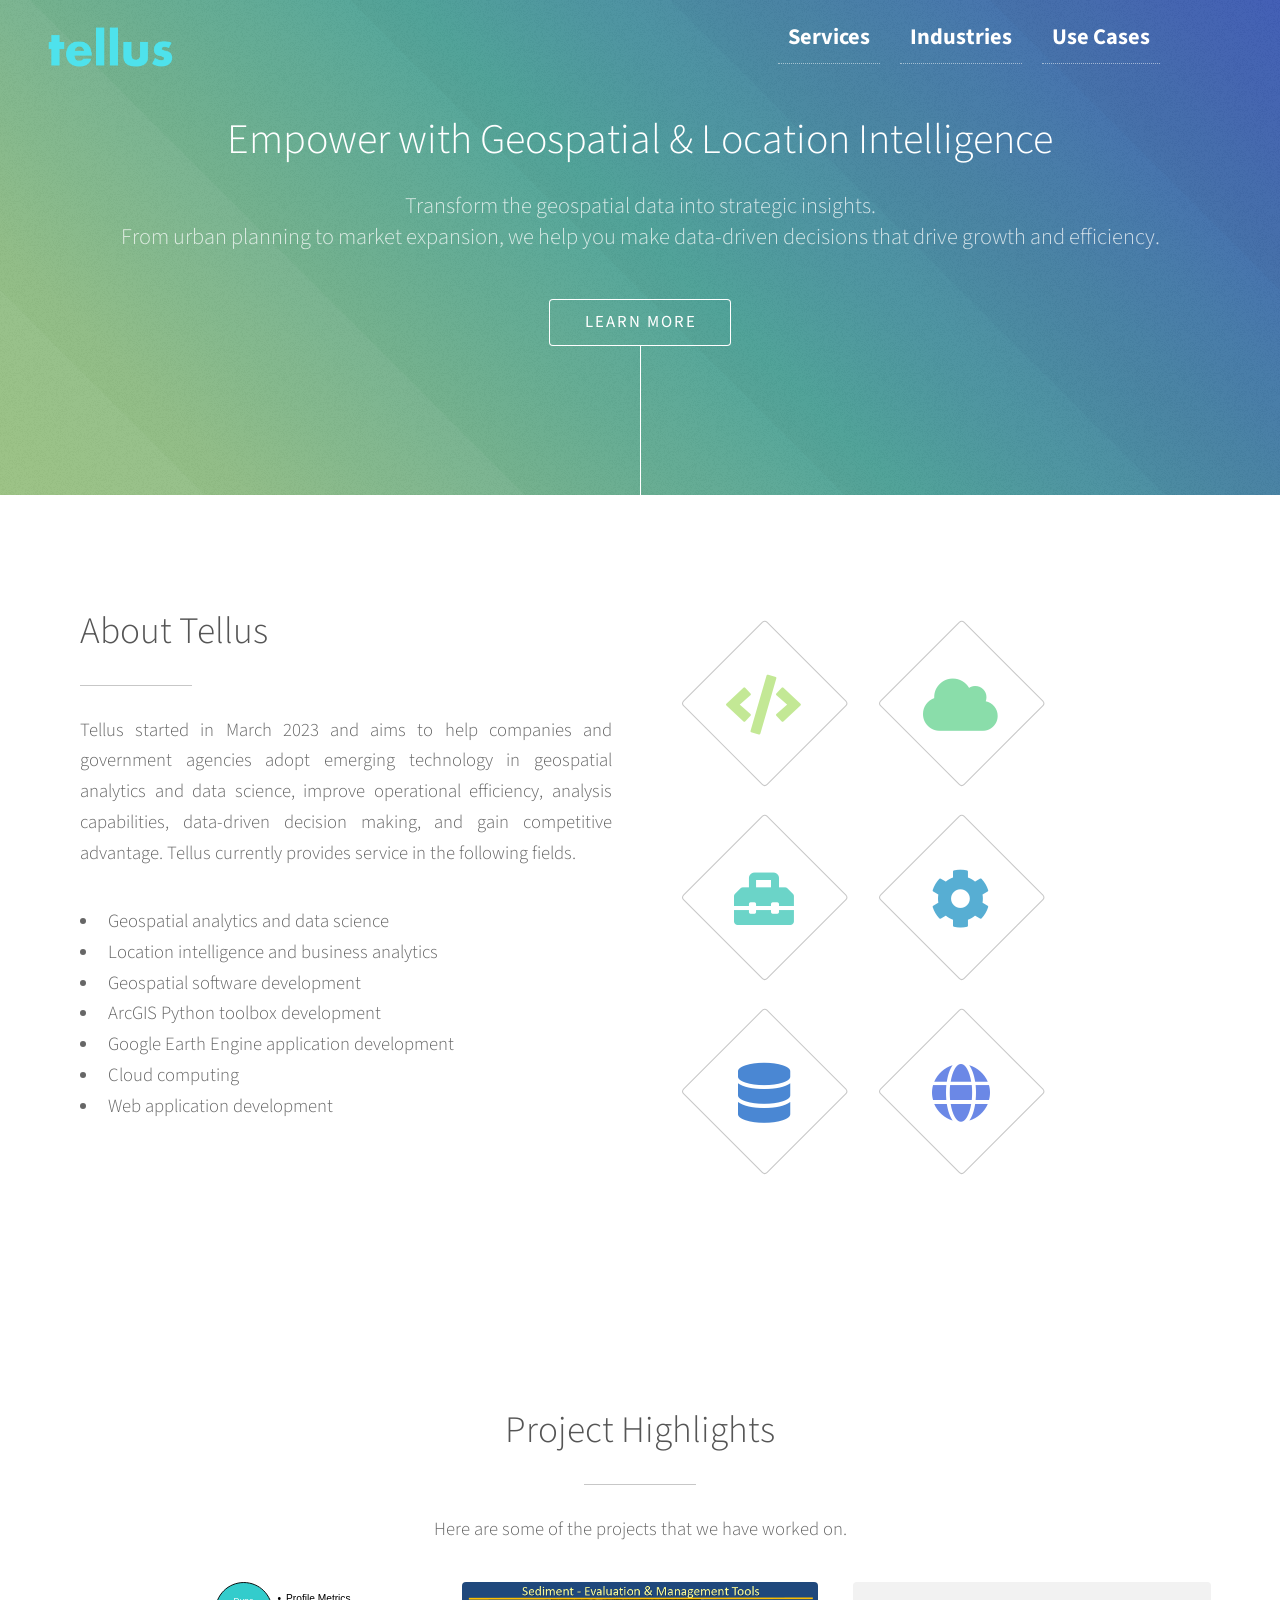
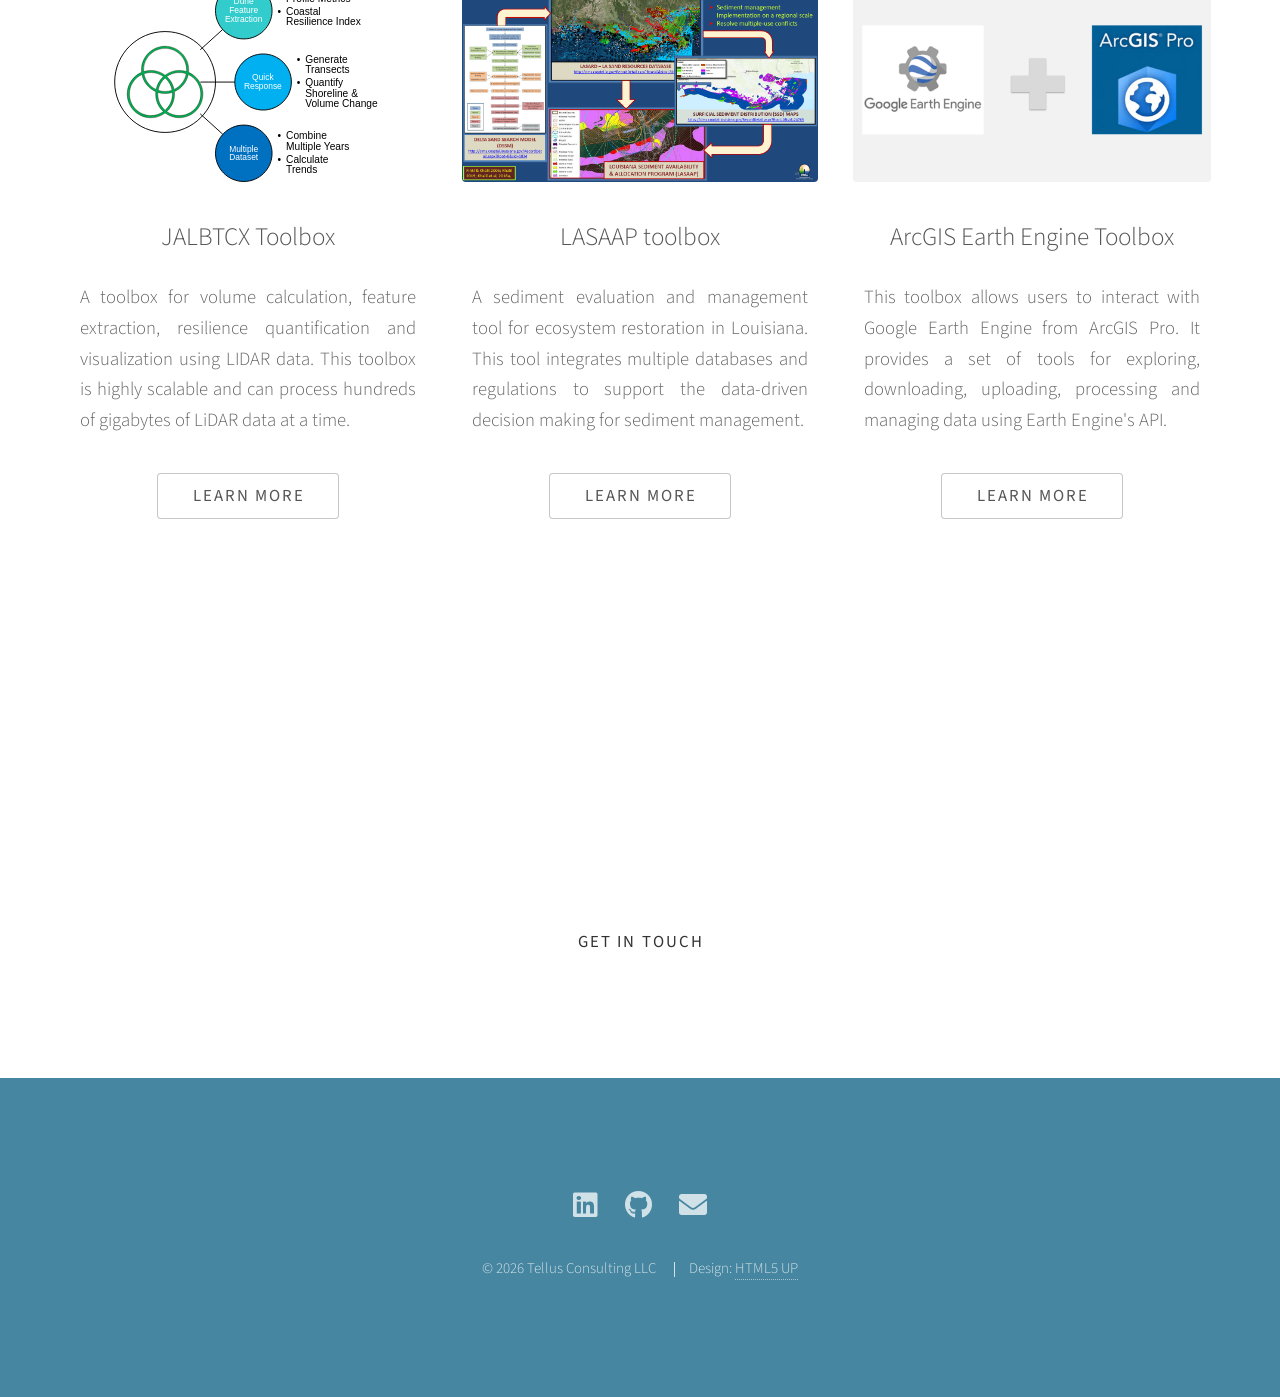
==== index.html @ e6c5975c "remove section two" ====
<!DOCTYPE HTML>
<!--
	Photon by HTML5 UP
	html5up.net | @ajlkn
	Free for personal and commercial use under the CCA 3.0 license (html5up.net/license)
-->
<html>

<head>
	<title>Tellus: Geospatial Analytics and Location Intelligence</title>
	<link rel="icon" type="image/png" href="images/tellus_symbol_square_clear.png" />
	<meta charset="utf-8" />
	<meta name="viewport" content="width=device-width, initial-scale=1, user-scalable=no" />
	<link rel="stylesheet" href="assets/css/main.css" />
	<noscript>
		<link rel="stylesheet" href="assets/css/noscript.css" />
	</noscript>
</head>

<body class="is-preload">

	<!-- Header -->
	<section id="header">
		<div class="inner">
			<!-- Navigation Menu in Upper Right -->
			<nav class="nav-menu">
				<div class="dropdown">
					<a href="#" class="nav-link">Services</a>
					<div class="dropdown-content">
						<p>Geospatial Analytics</p>
						<p>Location Intelligence</p>
						<p>ArcGIS Solutions</p>
						<p>Google Earth Engine</p>
						<p>Web Application</p>
						<p>Cloud Computing</p>
					</div>
				</div>
				<div class="dropdown">
					<a href="#" class="nav-link">Industries</a>
					<div class="dropdown-content">
						<p>Retail Chain</p>
						<p>Franchise</p>
						<p>Financial</p>
						<p>Energy</p>
						<p>Healthcare</p>
						<p>Education</p>
						<p>Government</p>
						<p>Engineering</p>
						<p>Environmental</p>

					</div>
				</div>
				<div class="dropdown">
					<a href="#" class="nav-link">Use Cases</a>
					<div class="dropdown-content">
						<p>Site Selection</p>
						<p>Market Analysis</p>
						<p>Energy Grid</p>
						<p>Real Estate</p>
						<p>Urban Planning</p>
						<p>Disaster Management</p>
					</div>
				</div>
			</nav>
			<!-- Logo in the Upper Left -->
			<div class="logo-container">
				<img src="images/Tellus_Logo_clear.png" alt="Tellus Logo" class="logo" style="transform: scale(1.3);">
			</div>
			<!-- <span class="icon solid major fa-globe"></span> -->
			<h1> Empower with Geospatial & Location Intelligence </h1>
			<p style="font-size: 1.2em;">Transform the geospatial data into strategic insights.<br>
				From urban planning to market expansion, we help you make data-driven decisions that drive growth and
				efficiency.</p>
			<ul class="actions special">
				<li><a href="#one" class="button scrolly">Learn More</a></li>
			</ul>
		</div>
	</section>

	<!-- One -->
	<section id="one" class="main style1">
		<div class="container">
			<div class="row gtr-150">
				<div class="col-6 col-12-medium">
					<header class="major">
						<h2>About Tellus</h2>
					</header>
					<p style="text-align: justify;">Tellus started in March 2023 and aims to help
						companies
						and government agencies adopt emerging technology in geospatial analytics and data
						science,
						improve operational efficiency, analysis capabilities, data-driven decision making, and gain
						competitive advantage. Tellus
						currently provides
						service in the following fields. </p>
					<ul>
						<li>Geospatial analytics and data science</li>
						<li>Location intelligence and business analytics</li>
						<li>Geospatial software development</li>
						<li>ArcGIS Python toolbox development</li>
						<li>Google Earth Engine application development</li>
						<li>Cloud computing</li>
						<li>Web application development</li>
					</ul>
				</div>
				<!--
				<div class="col-6 col-12-medium imp-medium">
					<span class="image fit"><img src="images/pic01.jpg" alt="" /></span>
				</div>
				-->
				<div class="col-6 col-12-medium">
					<ul class="major-icons" style="font-size: 0.8em;">
						<li><span class="icon solid style1 major fa-code"></span></li>
						<li><span class="icon solid style2 major fa-cloud"></span></li>
						<li><span class="icon solid style3 major fa-toolbox"></span></li>
						<li><span class="icon solid style4 major fa-cog"></span></li>
						<li><span class="icon solid style5 major fa-database"></span></li>
						<li><span class="icon solid style6 major fa-globe"></span></li>
					</ul>
				</div>
			</div>
		</div>
	</section>

	<!-- Two -->
	<!--
	<section id="two" class="main style2">
		<div class="container">
			<div class="row gtr-150">
				<div class="col-6 col-12-medium">
					<ul class="major-icons">
						<li><span class="icon solid style1 major fa-code"></span></li>
						<li><span class="icon solid style2 major fa-bolt"></span></li>
						<li><span class="icon solid style3 major fa-camera-retro"></span></li>
						<li><span class="icon solid style4 major fa-cog"></span></li>
						<li><span class="icon solid style5 major fa-desktop"></span></li>
						<li><span class="icon solid style6 major fa-calendar"></span></li>
					</ul>
				</div>
				<div class="col-6 col-12-medium imp-medium">
					<span class="image fit"
						style="transform: scale(1.1) translateY(40px) translateX(-20px); transform-origin: center center;"><img
							src="images/zhifei_profile.png" alt="" /></span>
				</div>
				<div class="col-6 col-12-medium">
					<header class="major">
						<h2>About the Founder</h2>
					</header>
					<p style="text-align: justify;">
						Dr. Dong started his career as a coastal engineer and then gradually transitioned to a
						geospatial
						data scientist during his one decade collaboration with the U.S. Army Engineer Research and
						Development
						Center (ERDC).<br>

						As an award-winning ArcGIS geoprocessing specialist and geospatial data scientist, Dr. Dong
						excels
						in developing customized Python toolboxes for ArcGIS, LiDAR data processing, machine
						learning applications, and decision-support analytics. With extensive experience collaborating
						with renowned companies and government agencies such as Woolpert, Google, USACE and EPA, Dr.
						Dong
						bridges the gap between geospatial technology and practical applications.<br>


						Dr. Dong's technical proficiency spans ArcGIS, Python, R, scalable machine
						learning, web application development, cloud computing, and computer vision. This blend of
						skills
						is complemented by a strong academic foundation, holding a Ph.D. in Ocean Engineering from
						University of Delaware and an M.S. in Information and Data Science from UC Berkeley.
					</p>

				</div>
			</div>
		</div>
	</section>
	-->

	<!-- Three -->
	<section id="three" class="main style1 special">
		<div class="container">
			<header class="major">
				<h2>Project Highlights</h2>
			</header>
			<p>Here are some of the projects that we have worked on.</p>
			<div class="row gtr-150">
				<div class="col-4 col-12-medium">
					<span class="image fit"
						style="height: 200px; display: flex; align-items: center; justify-content: center;">
						<img src="images/JALBTCX_Toolbox_Modules.svg" alt="" style="max-height: 100%; width: auto;" />
					</span>

					<h3>JALBTCX Toolbox</h3>
					<p style="text-align: justify;">A toolbox for volume calculation, feature extraction,
						resilience
						quantification and visualization using LIDAR data. This toolbox is highly scalable and can
						process hundreds of gigabytes of LiDAR data at a time.

					</p>
					<ul class="actions special">

						<li><a href="https://cirpwiki.info/wiki/JALBTCX" target="_blank" class="button">Learn More</a>
						</li>
					</ul>
				</div>
				<div class="col-4 col-12-medium">
					<span class="image fit"
						style="height: 200px; display: flex; align-items: center; justify-content: center;">
						<img src="images/lasaap_tool.png" alt="" style="max-height: 100%; width: auto;" />
					</span>
					<h3>LASAAP toolbox</h3>
					<p style="text-align: justify;">A sediment evaluation and management tool for ecosystem restoration
						in Louisiana. This tool
						integrates multiple databases and regulations to support the data-driven decision making for
						sediment management.</p>
					<ul class="actions special">
						<li><a href="https://storymaps.arcgis.com/stories/20b657c8273d47bfabeead4b2f2fa12d"
								target="_blank" class="button">Learn More</a></li>
					</ul>
				</div>
				<div class="col-4 col-12-medium">
					<span class="image fit"
						style="height: 200px; display: flex; align-items: center; justify-content: center;">
						<img src="images/gee_connector.png" alt="" style="max-height: 100%; width: auto;" />
					</span>

					<h3>ArcGIS Earth Engine Toolbox</h3>
					<p style="text-align: justify;">This toolbox allows users to interact with Google Earth Engine
						from ArcGIS Pro. It provides a set of tools for exploring,
						downloading, uploading, processing and managing data using Earth Engine's API.
					</p>
					<ul class="actions special">
						<li><a href="https://github.com/gee-community/arcgis-earthengine-toolbox" target="_blank"
								class="button">Learn More</a></li>
					</ul>
				</div>
			</div>
		</div>
	</section>

	<!-- Four -->
	<section id="four" class="main style2 special">
		<div class="container">
			<header class="major">
				<h2>Let's Work Together</h2>
			</header>
			<p>We are always looking for new challenges and opportunities to help our clients.</p>
			<ul class="actions special">
				<li><a href="mailto:zhifei.dong@tellusai.com" class="button wide primary">Get in Touch</a></li>
			</ul>
		</div>

	</section>


	<!-- Five -->
	<!--
			<section id="five" class="main style1">
				<div class="container">
					<header class="major special">
						<h2>Elements</h2>
					</header>

					<section>
						<h4>Text</h4>
						<p>This is <b>bold</b> and this is <strong>strong</strong>. This is <i>italic</i> and this is <em>emphasized</em>.
						This is <sup>superscript</sup> text and this is <sub>subscript</sub> text.
						This is <u>underlined</u> and this is code: <code>for (;;) { ... }</code>. Finally, <a href="#">this is a link</a>.</p>
						<hr />
						<header>
							<h4>Heading with a Subtitle</h4>
							<p>Lorem ipsum dolor sit amet nullam id egestas urna aliquam</p>
						</header>
						<p>Nunc lacinia ante nunc ac lobortis. Interdum adipiscing gravida odio porttitor sem non mi integer non faucibus ornare mi ut ante amet placerat aliquet. Volutpat eu sed ante lacinia sapien lorem accumsan varius montes viverra nibh in adipiscing blandit tempus accumsan.</p>
						<header>
							<h5>Heading with a Subtitle</h5>
							<p>Lorem ipsum dolor sit amet nullam id egestas urna aliquam</p>
						</header>
						<p>Nunc lacinia ante nunc ac lobortis. Interdum adipiscing gravida odio porttitor sem non mi integer non faucibus ornare mi ut ante amet placerat aliquet. Volutpat eu sed ante lacinia sapien lorem accumsan varius montes viverra nibh in adipiscing blandit tempus accumsan.</p>
						<hr />
						<h2>Heading Level 2</h2>
						<h3>Heading Level 3</h3>
						<h4>Heading Level 4</h4>
						<h5>Heading Level 5</h5>
						<h6>Heading Level 6</h6>
						<hr />
						<h5>Blockquote</h5>
						<blockquote>Fringilla nisl. Donec accumsan interdum nisi, quis tincidunt felis sagittis eget tempus euismod. Vestibulum ante ipsum primis in faucibus vestibulum. Blandit adipiscing eu felis iaculis volutpat ac adipiscing accumsan faucibus. Vestibulum ante ipsum primis in faucibus lorem ipsum dolor sit amet nullam adipiscing eu felis.</blockquote>
						<h5>Preformatted</h5>
						<pre><code>i = 0;

while (!deck.isInOrder()) {
print 'Iteration ' + i;
deck.shuffle();
i++;
}

print 'It took ' + i + ' iterations to sort the deck.';</code></pre>
					</section>

					<section>
						<h4>Lists</h4>
						<div class="row">
							<div class="col-6 col-12-medium">
								<h5>Unordered</h5>
								<ul>
									<li>Dolor pulvinar etiam.</li>
									<li>Sagittis adipiscing.</li>
									<li>Felis enim feugiat.</li>
								</ul>
								<h5>Alternate</h5>
								<ul class="alt">
									<li>Dolor pulvinar etiam.</li>
									<li>Sagittis adipiscing.</li>
									<li>Felis enim feugiat.</li>
								</ul>
							</div>
							<div class="col-6 col-12-medium">
								<h5>Ordered</h5>
								<ol>
									<li>Dolor pulvinar etiam.</li>
									<li>Etiam vel felis viverra.</li>
									<li>Felis enim feugiat.</li>
									<li>Dolor pulvinar etiam.</li>
									<li>Etiam vel felis lorem.</li>
									<li>Felis enim et feugiat.</li>
								</ol>
								<h5>Icons</h5>
								<ul class="icons">
									<li><a href="#" class="icon brands fa-twitter"><span class="label">Twitter</span></a></li>
									<li><a href="#" class="icon brands fa-facebook-f"><span class="label">Facebook</span></a></li>
									<li><a href="#" class="icon brands fa-instagram"><span class="label">Instagram</span></a></li>
									<li><a href="#" class="icon brands fa-github"><span class="label">Github</span></a></li>
								</ul>
							</div>
						</div>
						<h5>Actions</h5>
						<div class="row">
							<div class="col-6 col-12-medium">
								<ul class="actions">
									<li><a href="#" class="button primary">Default</a></li>
									<li><a href="#" class="button">Default</a></li>
								</ul>
								<ul class="actions small">
									<li><a href="#" class="button primary small">Small</a></li>
									<li><a href="#" class="button small">Small</a></li>
								</ul>
								<ul class="actions stacked">
									<li><a href="#" class="button primary">Default</a></li>
									<li><a href="#" class="button">Default</a></li>
								</ul>
								<ul class="actions stacked">
									<li><a href="#" class="button primary small">Small</a></li>
									<li><a href="#" class="button small">Small</a></li>
								</ul>
							</div>
							<div class="col-6 col-12-medium">
								<ul class="actions stacked">
									<li><a href="#" class="button primary fit">Default</a></li>
									<li><a href="#" class="button fit">Default</a></li>
								</ul>
								<ul class="actions stacked">
									<li><a href="#" class="button primary small fit">Small</a></li>
									<li><a href="#" class="button small fit">Small</a></li>
								</ul>
							</div>
						</div>
					</section>

					<section>
						<h4>Table</h4>
						<h5>Default</h5>
						<div class="table-wrapper">
							<table>
								<thead>
									<tr>
										<th>Name</th>
										<th>Description</th>
										<th>Price</th>
									</tr>
								</thead>
								<tbody>
									<tr>
										<td>Item One</td>
										<td>Ante turpis integer aliquet porttitor.</td>
										<td>29.99</td>
									</tr>
									<tr>
										<td>Item Two</td>
										<td>Vis ac commodo adipiscing arcu aliquet.</td>
										<td>19.99</td>
									</tr>
									<tr>
										<td>Item Three</td>
										<td> Morbi faucibus arcu accumsan lorem.</td>
										<td>29.99</td>
									</tr>
									<tr>
										<td>Item Four</td>
										<td>Vitae integer tempus condimentum.</td>
										<td>19.99</td>
									</tr>
									<tr>
										<td>Item Five</td>
										<td>Ante turpis integer aliquet porttitor.</td>
										<td>29.99</td>
									</tr>
								</tbody>
								<tfoot>
									<tr>
										<td colspan="2"></td>
										<td>100.00</td>
									</tr>
								</tfoot>
							</table>
						</div>

						<h5>Alternate</h5>
						<div class="table-wrapper">
							<table class="alt">
								<thead>
									<tr>
										<th>Name</th>
										<th>Description</th>
										<th>Price</th>
									</tr>
								</thead>
								<tbody>
									<tr>
										<td>Item One</td>
										<td>Ante turpis integer aliquet porttitor.</td>
										<td>29.99</td>
									</tr>
									<tr>
										<td>Item Two</td>
										<td>Vis ac commodo adipiscing arcu aliquet.</td>
										<td>19.99</td>
									</tr>
									<tr>
										<td>Item Three</td>
										<td> Morbi faucibus arcu accumsan lorem.</td>
										<td>29.99</td>
									</tr>
									<tr>
										<td>Item Four</td>
										<td>Vitae integer tempus condimentum.</td>
										<td>19.99</td>
									</tr>
									<tr>
										<td>Item Five</td>
										<td>Ante turpis integer aliquet porttitor.</td>
										<td>29.99</td>
									</tr>
								</tbody>
								<tfoot>
									<tr>
										<td colspan="2"></td>
										<td>100.00</td>
									</tr>
								</tfoot>
							</table>
						</div>
					</section>

					<section>
						<h4>Buttons</h4>
						<ul class="actions">
							<li><a href="#" class="button primary">Primary</a></li>
							<li><a href="#" class="button">Default</a></li>
						</ul>
						<ul class="actions">
							<li><a href="#" class="button large">Large</a></li>
							<li><a href="#" class="button">Default</a></li>
							<li><a href="#" class="button small">Small</a></li>
						</ul>
						<ul class="actions fit">
							<li><a href="#" class="button fit">Fit</a></li>
							<li><a href="#" class="button primary fit">Fit</a></li>
							<li><a href="#" class="button fit">Fit</a></li>
						</ul>
						<ul class="actions fit small">
							<li><a href="#" class="button primary fit small">Fit + Small</a></li>
							<li><a href="#" class="button fit small">Fit + Small</a></li>
							<li><a href="#" class="button primary fit small">Fit + Small</a></li>
						</ul>
						<ul class="actions">
							<li><a href="#" class="button primary icon solid fa-download">Icon</a></li>
							<li><a href="#" class="button icon solid fa-download">Icon</a></li>
						</ul>
						<ul class="actions">
							<li><span class="button primary disabled">Disabled</span></li>
							<li><span class="button disabled">Disabled</span></li>
						</ul>
					</section>

					<section>
						<h4>Form</h4>
						<form method="post" action="#">
							<div class="row gtr-uniform gtr-50">
								<div class="col-6 col-12-xsmall">
									<input type="text" name="demo-name" id="demo-name" value="" placeholder="Name" />
								</div>
								<div class="col-6 col-12-xsmall">
									<input type="email" name="demo-email" id="demo-email" value="" placeholder="Email" />
								</div>
								<div class="col-12">
									<select name="demo-category" id="demo-category">
										<option value="">- Category -</option>
										<option value="1">Manufacturing</option>
										<option value="1">Shipping</option>
										<option value="1">Administration</option>
										<option value="1">Human Resources</option>
									</select>
								</div>
								<div class="col-4 col-12-small">
									<input type="radio" id="demo-priority-low" name="demo-priority" checked>
									<label for="demo-priority-low">Low</label>
								</div>
								<div class="col-4 col-12-small">
									<input type="radio" id="demo-priority-normal" name="demo-priority">
									<label for="demo-priority-normal">Normal</label>
								</div>
								<div class="col-4 col-12-small">
									<input type="radio" id="demo-priority-high" name="demo-priority">
									<label for="demo-priority-high">High</label>
								</div>
								<div class="col-6 col-12-small">
									<input type="checkbox" id="demo-copy" name="demo-copy">
									<label for="demo-copy">Email me a copy</label>
								</div>
								<div class="col-6 col-12-small">
									<input type="checkbox" id="demo-human" name="demo-human" checked>
									<label for="demo-human">Not a robot</label>
								</div>
								<div class="col-12">
									<textarea name="demo-message" id="demo-message" placeholder="Enter your message" rows="6"></textarea>
								</div>
								<div class="col-12">
									<ul class="actions">
										<li><input type="submit" value="Send Message" class="primary" /></li>
										<li><input type="reset" value="Reset" /></li>
									</ul>
								</div>
							</div>
						</form>
					</section>

					<section>
						<h4>Image</h4>
						<h5>Fit</h5>
						<div class="box alt">
							<div class="row gtr-uniform gtr-50">
								<div class="col-12"><span class="image fit"><img src="images/pic06.jpg" alt="" /></span></div>
								<div class="col-4"><span class="image fit"><img src="images/pic02.jpg" alt="" /></span></div>
								<div class="col-4"><span class="image fit"><img src="images/pic03.jpg" alt="" /></span></div>
								<div class="col-4"><span class="image fit"><img src="images/pic04.jpg" alt="" /></span></div>
								<div class="col-4"><span class="image fit"><img src="images/pic03.jpg" alt="" /></span></div>
								<div class="col-4"><span class="image fit"><img src="images/pic04.jpg" alt="" /></span></div>
								<div class="col-4"><span class="image fit"><img src="images/pic02.jpg" alt="" /></span></div>
								<div class="col-4"><span class="image fit"><img src="images/pic04.jpg" alt="" /></span></div>
								<div class="col-4"><span class="image fit"><img src="images/pic02.jpg" alt="" /></span></div>
								<div class="col-4"><span class="image fit"><img src="images/pic03.jpg" alt="" /></span></div>
							</div>
						</div>
						<h5>Left &amp; Right</h5>
						<p><span class="image left"><img src="images/pic05.jpg" alt="" /></span>Fringilla nisl. Donec accumsan interdum nisi, quis tincidunt felis sagittis eget. tempus euismod. Vestibulum ante ipsum primis in faucibus vestibulum. Blandit adipiscing eu felis iaculis volutpat ac adipiscing accumsan eu faucibus. Integer ac pellentesque praesent tincidunt felis sagittis eget. tempus euismod. Vestibulum ante ipsum primis in faucibus vestibulum. Blandit adipiscing eu felis iaculis volutpat ac adipiscing accumsan eu faucibus. Integer ac pellentesque praesent. Donec accumsan interdum nisi, quis tincidunt felis sagittis eget. tempus euismod. Vestibulum ante ipsum primis in faucibus vestibulum. Blandit adipiscing eu felis iaculis volutpat ac adipiscing accumsan eu faucibus. Integer ac pellentesque praesent tincidunt felis sagittis eget. tempus euismod. Vestibulum ante ipsum primis in faucibus vestibulum. Blandit adipiscing eu felis iaculis volutpat ac adipiscing accumsan eu faucibus. Integer ac pellentesque praesent. Blandit adipiscing eu felis iaculis volutpat ac adipiscing accumsan eu faucibus. Integer ac pellentesque praesent tincidunt felis sagittis eget. tempus euismod. Vestibulum ante ipsum primis in faucibus vestibulum. Blandit adipiscing eu felis iaculis volutpat ac adipiscing accumsan eu faucibus. Integer ac pellentesque praesent.</p>
						<p><span class="image right"><img src="images/pic05.jpg" alt="" /></span>Fringilla nisl. Donec accumsan interdum nisi, quis tincidunt felis sagittis eget. tempus euismod. Vestibulum ante ipsum primis in faucibus vestibulum. Blandit adipiscing eu felis iaculis volutpat ac adipiscing accumsan eu faucibus. Integer ac pellentesque praesent tincidunt felis sagittis eget. tempus euismod. Vestibulum ante ipsum primis in faucibus vestibulum. Blandit adipiscing eu felis iaculis volutpat ac adipiscing accumsan eu faucibus. Integer ac pellentesque praesent. Donec accumsan interdum nisi, quis tincidunt felis sagittis eget. tempus euismod. Vestibulum ante ipsum primis in faucibus vestibulum. Blandit adipiscing eu felis iaculis volutpat ac adipiscing accumsan eu faucibus. Integer ac pellentesque praesent tincidunt felis sagittis eget. tempus euismod. Vestibulum ante ipsum primis in faucibus vestibulum. Blandit adipiscing eu felis iaculis volutpat ac adipiscing accumsan eu faucibus. Integer ac pellentesque praesent. Blandit adipiscing eu felis iaculis volutpat ac adipiscing accumsan eu faucibus. Integer ac pellentesque praesent tincidunt felis sagittis eget. tempus euismod. Vestibulum ante ipsum primis in faucibus vestibulum. Blandit adipiscing eu felis iaculis volutpat ac adipiscing accumsan eu faucibus. Integer ac pellentesque praesent.</p>
					</section>

				</div>
			</section>
		-->

	<!-- Footer -->
	<section id="footer">
		<ul class="icons">
			<li><a href="https://www.linkedin.com/company/tellus-consulting-llc" target="_blank"
					class="icon brands alt fa-linkedin"><span class="label">LinkedIn</span></a></li>
			<li><a href="https://github.com/zfdong" target="_blank" class="icon brands alt fa-github"><span
						class="label">GitHub</span></a></li>

			<li><a href="mailto:zhifei.dong@tellusai.com" class="icon solid alt fa-envelope"><span
						class="label">Email</span></a></li>
		</ul>
		<ul class="copyright">

			<li>&copy; 2026 Tellus Consulting LLC</li>
			<li>Design: <a href="https://html5up.net">HTML5 UP</a></li>
		</ul>
	</section>


	<!-- Scripts -->
	<script src="assets/js/jquery.min.js"></script>
	<script src="assets/js/jquery.scrolly.min.js"></script>
	<script src="assets/js/browser.min.js"></script>
	<script src="assets/js/breakpoints.min.js"></script>
	<script src="assets/js/util.js"></script>
	<script src="assets/js/main.js"></script>

</body>

</html>
---- assets/css/main.css ----
@import url("fontawesome-all.min.css");
@import url("https://fonts.googleapis.com/css?family=Source+Sans+Pro:300,300italic,400,400italic");

/*
	Photon by HTML5 UP
	html5up.net | @ajlkn
	Free for personal and commercial use under the CCA 3.0 license (html5up.net/license)
*/

html,
body,
div,
span,
applet,
object,
iframe,
h1,
h2,
h3,
h4,
h5,
h6,
p,
blockquote,
pre,
a,
abbr,
acronym,
address,
big,
cite,
code,
del,
dfn,
em,
img,
ins,
kbd,
q,
s,
samp,
small,
strike,
strong,
sub,
sup,
tt,
var,
b,
u,
i,
center,
dl,
dt,
dd,
ol,
ul,
li,
fieldset,
form,
label,
legend,
table,
caption,
tbody,
tfoot,
thead,
tr,
th,
td,
article,
aside,
canvas,
details,
embed,
figure,
figcaption,
footer,
header,
hgroup,
menu,
nav,
output,
ruby,
section,
summary,
time,
mark,
audio,
video {
	margin: 0;
	padding: 0;
	border: 0;
	font-size: 100%;
	font: inherit;
	vertical-align: baseline;
}

article,
aside,
details,
figcaption,
figure,
footer,
header,
hgroup,
menu,
nav,
section {
	display: block;
}

body {
	line-height: 1;
}

ol,
ul {
	list-style: none;
}

blockquote,
q {
	quotes: none;
}

blockquote:before,
blockquote:after,
q:before,
q:after {
	content: '';
	content: none;
}

table {
	border-collapse: collapse;
	border-spacing: 0;
}

body {
	-webkit-text-size-adjust: none;
}

mark {
	background-color: transparent;
	color: inherit;
}

input::-moz-focus-inner {
	border: 0;
	padding: 0;
}

input,
select,
textarea {
	-moz-appearance: none;
	-webkit-appearance: none;
	-ms-appearance: none;
	appearance: none;
}

/* Basic */

html {
	box-sizing: border-box;
}

*,
*:before,
*:after {
	box-sizing: inherit;
}

body {
	background: #fff;
}

body.is-preload *,
body.is-preload *:before,
body.is-preload *:after {
	-moz-animation: none !important;
	-webkit-animation: none !important;
	-ms-animation: none !important;
	animation: none !important;
	-moz-transition: none !important;
	-webkit-transition: none !important;
	-ms-transition: none !important;
	transition: none !important;
}

body,
input,
select,
textarea {
	color: #666;
	font-family: "Source Sans Pro", Helvetica, sans-serif;
	font-size: 16pt;
	font-weight: 300;
	line-height: 1.65em;
}

a {
	-moz-transition: color 0.2s ease-in-out, border-color 0.2s ease-in-out;
	-webkit-transition: color 0.2s ease-in-out, border-color 0.2s ease-in-out;
	-ms-transition: color 0.2s ease-in-out, border-color 0.2s ease-in-out;
	transition: color 0.2s ease-in-out, border-color 0.2s ease-in-out;
	border-bottom: dotted 1px #666;
	color: inherit;
	text-decoration: none;
}

a:hover {
	border-bottom-color: transparent !important;
	color: #6bd4c8;
}

strong,
b {
	color: #555;
	font-weight: 400;
}

em,
i {
	font-style: italic;
}

p {
	margin: 0 0 2em 0;
}

h1,
h2,
h3,
h4,
h5,
h6 {
	color: #555;
	line-height: 1em;
	margin: 0 0 1em 0;
}

h1 a,
h2 a,
h3 a,
h4 a,
h5 a,
h6 a {
	color: inherit;
	text-decoration: none;
}

h1 {
	font-size: 2.25em;
	line-height: 1.35em;
}

h2 {
	font-size: 2em;
	line-height: 1.35em;
}

h3 {
	font-size: 1.35em;
	line-height: 1.5em;
}

h4 {
	font-size: 1.25em;
	line-height: 1.5em;
}

h5 {
	font-size: 0.9em;
	line-height: 1.5em;
}

h6 {
	font-size: 0.7em;
	line-height: 1.5em;
}

sub {
	font-size: 0.8em;
	position: relative;
	top: 0.5em;
}

sup {
	font-size: 0.8em;
	position: relative;
	top: -0.5em;
}

hr {
	border: 0;
	border-bottom: solid 1px rgba(144, 144, 144, 0.5);
	margin: 2em 0;
}

hr.major {
	margin: 3em 0;
}

blockquote {
	border-left: solid 4px rgba(144, 144, 144, 0.5);
	font-style: italic;
	margin: 0 0 2em 0;
	padding: 0.5em 0 0.5em 2em;
}

code {
	background: rgba(144, 144, 144, 0.075);
	border-radius: 4px;
	border: solid 1px rgba(144, 144, 144, 0.5);
	font-family: "Courier New", monospace;
	font-size: 0.9em;
	margin: 0 0.25em;
	padding: 0.25em 0.65em;
}

pre {
	-webkit-overflow-scrolling: touch;
	font-family: "Courier New", monospace;
	font-size: 0.9em;
	margin: 0 0 2em 0;
}

pre code {
	display: block;
	line-height: 1.75em;
	padding: 1em 1.5em;
	overflow-x: auto;
}

.align-left {
	text-align: left;
}

.align-center {
	text-align: center;
}

.align-right {
	text-align: right;
}

/* Container */

.container {
	margin: 0 auto;
	max-width: calc(100% - 4em);
	width: 60em;
}

.container.xsmall {
	width: 15em;
}

.container.small {
	width: 30em;
}

.container.medium {
	width: 45em;
}

.container.large {
	width: 75em;
}

.container.xlarge {
	width: 90em;
}

.container.max {
	width: 100%;
}

@media screen and (max-width: 980px) {

	.container {
		max-width: 100% !important;
		width: 100% !important;
	}

}

@media screen and (max-width: 480px) {

	.container {
		max-width: calc(100% - 3em);
	}

}

/* Row */

.row {
	display: flex;
	flex-wrap: wrap;
	box-sizing: border-box;
	align-items: stretch;
}

.row>* {
	box-sizing: border-box;
}

.row.gtr-uniform>*> :last-child {
	margin-bottom: 0;
}

.row.aln-left {
	justify-content: flex-start;
}

.row.aln-center {
	justify-content: center;
}

.row.aln-right {
	justify-content: flex-end;
}

.row.aln-top {
	align-items: flex-start;
}

.row.aln-middle {
	align-items: center;
}

.row.aln-bottom {
	align-items: flex-end;
}

.row>.imp {
	order: -1;
}

.row>.col-1 {
	width: 8.33333%;
}

.row>.off-1 {
	margin-left: 8.33333%;
}

.row>.col-2 {
	width: 16.66667%;
}

.row>.off-2 {
	margin-left: 16.66667%;
}

.row>.col-3 {
	width: 25%;
}

.row>.off-3 {
	margin-left: 25%;
}

.row>.col-4 {
	width: 33.33333%;
}

.row>.off-4 {
	margin-left: 33.33333%;
}

.row>.col-5 {
	width: 41.66667%;
}

.row>.off-5 {
	margin-left: 41.66667%;
}

.row>.col-6 {
	width: 50%;
}

.row>.off-6 {
	margin-left: 50%;
}

.row>.col-7 {
	width: 58.33333%;
}

.row>.off-7 {
	margin-left: 58.33333%;
}

.row>.col-8 {
	width: 66.66667%;
}

.row>.off-8 {
	margin-left: 66.66667%;
}

.row>.col-9 {
	width: 75%;
}

.row>.off-9 {
	margin-left: 75%;
}

.row>.col-10 {
	width: 83.33333%;
}

.row>.off-10 {
	margin-left: 83.33333%;
}

.row>.col-11 {
	width: 91.66667%;
}

.row>.off-11 {
	margin-left: 91.66667%;
}

.row>.col-12 {
	width: 100%;
}

.row>.off-12 {
	margin-left: 100%;
}

.row.gtr-0 {
	margin-top: 0;
	margin-left: 0em;
}

.row.gtr-0>* {
	padding: 0 0 0 0em;
}

.row.gtr-0.gtr-uniform {
	margin-top: 0em;
}

.row.gtr-0.gtr-uniform>* {
	padding-top: 0em;
}

.row.gtr-25 {
	margin-top: 0;
	margin-left: -0.5em;
}

.row.gtr-25>* {
	padding: 0 0 0 0.5em;
}

.row.gtr-25.gtr-uniform {
	margin-top: -0.5em;
}

.row.gtr-25.gtr-uniform>* {
	padding-top: 0.5em;
}

.row.gtr-50 {
	margin-top: 0;
	margin-left: -1em;
}

.row.gtr-50>* {
	padding: 0 0 0 1em;
}

.row.gtr-50.gtr-uniform {
	margin-top: -1em;
}

.row.gtr-50.gtr-uniform>* {
	padding-top: 1em;
}

.row {
	margin-top: 0;
	margin-left: -2em;
}

.row>* {
	padding: 0 0 0 2em;
}

.row.gtr-uniform {
	margin-top: -2em;
}

.row.gtr-uniform>* {
	padding-top: 2em;
}

.row.gtr-150 {
	margin-top: 0;
	margin-left: -3em;
}

.row.gtr-150>* {
	padding: 0 0 0 3em;
}

.row.gtr-150.gtr-uniform {
	margin-top: -3em;
}

.row.gtr-150.gtr-uniform>* {
	padding-top: 3em;
}

.row.gtr-200 {
	margin-top: 0;
	margin-left: -4em;
}

.row.gtr-200>* {
	padding: 0 0 0 4em;
}

.row.gtr-200.gtr-uniform {
	margin-top: -4em;
}

.row.gtr-200.gtr-uniform>* {
	padding-top: 4em;
}

@media screen and (max-width: 1680px) {

	.row {
		display: flex;
		flex-wrap: wrap;
		box-sizing: border-box;
		align-items: stretch;
	}

	.row>* {
		box-sizing: border-box;
	}

	.row.gtr-uniform>*> :last-child {
		margin-bottom: 0;
	}

	.row.aln-left {
		justify-content: flex-start;
	}

	.row.aln-center {
		justify-content: center;
	}

	.row.aln-right {
		justify-content: flex-end;
	}

	.row.aln-top {
		align-items: flex-start;
	}

	.row.aln-middle {
		align-items: center;
	}

	.row.aln-bottom {
		align-items: flex-end;
	}

	.row>.imp-xlarge {
		order: -1;
	}

	.row>.col-1-xlarge {
		width: 8.33333%;
	}

	.row>.off-1-xlarge {
		margin-left: 8.33333%;
	}

	.row>.col-2-xlarge {
		width: 16.66667%;
	}

	.row>.off-2-xlarge {
		margin-left: 16.66667%;
	}

	.row>.col-3-xlarge {
		width: 25%;
	}

	.row>.off-3-xlarge {
		margin-left: 25%;
	}

	.row>.col-4-xlarge {
		width: 33.33333%;
	}

	.row>.off-4-xlarge {
		margin-left: 33.33333%;
	}

	.row>.col-5-xlarge {
		width: 41.66667%;
	}

	.row>.off-5-xlarge {
		margin-left: 41.66667%;
	}

	.row>.col-6-xlarge {
		width: 50%;
	}

	.row>.off-6-xlarge {
		margin-left: 50%;
	}

	.row>.col-7-xlarge {
		width: 58.33333%;
	}

	.row>.off-7-xlarge {
		margin-left: 58.33333%;
	}

	.row>.col-8-xlarge {
		width: 66.66667%;
	}

	.row>.off-8-xlarge {
		margin-left: 66.66667%;
	}

	.row>.col-9-xlarge {
		width: 75%;
	}

	.row>.off-9-xlarge {
		margin-left: 75%;
	}

	.row>.col-10-xlarge {
		width: 83.33333%;
	}

	.row>.off-10-xlarge {
		margin-left: 83.33333%;
	}

	.row>.col-11-xlarge {
		width: 91.66667%;
	}

	.row>.off-11-xlarge {
		margin-left: 91.66667%;
	}

	.row>.col-12-xlarge {
		width: 100%;
	}

	.row>.off-12-xlarge {
		margin-left: 100%;
	}

	.row.gtr-0 {
		margin-top: 0;
		margin-left: 0em;
	}

	.row.gtr-0>* {
		padding: 0 0 0 0em;
	}

	.row.gtr-0.gtr-uniform {
		margin-top: 0em;
	}

	.row.gtr-0.gtr-uniform>* {
		padding-top: 0em;
	}

	.row.gtr-25 {
		margin-top: 0;
		margin-left: -0.5em;
	}

	.row.gtr-25>* {
		padding: 0 0 0 0.5em;
	}

	.row.gtr-25.gtr-uniform {
		margin-top: -0.5em;
	}

	.row.gtr-25.gtr-uniform>* {
		padding-top: 0.5em;
	}

	.row.gtr-50 {
		margin-top: 0;
		margin-left: -1em;
	}

	.row.gtr-50>* {
		padding: 0 0 0 1em;
	}

	.row.gtr-50.gtr-uniform {
		margin-top: -1em;
	}

	.row.gtr-50.gtr-uniform>* {
		padding-top: 1em;
	}

	.row {
		margin-top: 0;
		margin-left: -2em;
	}

	.row>* {
		padding: 0 0 0 2em;
	}

	.row.gtr-uniform {
		margin-top: -2em;
	}

	.row.gtr-uniform>* {
		padding-top: 2em;
	}

	.row.gtr-150 {
		margin-top: 0;
		margin-left: -3em;
	}

	.row.gtr-150>* {
		padding: 0 0 0 3em;
	}

	.row.gtr-150.gtr-uniform {
		margin-top: -3em;
	}

	.row.gtr-150.gtr-uniform>* {
		padding-top: 3em;
	}

	.row.gtr-200 {
		margin-top: 0;
		margin-left: -4em;
	}

	.row.gtr-200>* {
		padding: 0 0 0 4em;
	}

	.row.gtr-200.gtr-uniform {
		margin-top: -4em;
	}

	.row.gtr-200.gtr-uniform>* {
		padding-top: 4em;
	}

}

@media screen and (max-width: 1140px) {

	.row {
		display: flex;
		flex-wrap: wrap;
		box-sizing: border-box;
		align-items: stretch;
	}

	.row>* {
		box-sizing: border-box;
	}

	.row.gtr-uniform>*> :last-child {
		margin-bottom: 0;
	}

	.row.aln-left {
		justify-content: flex-start;
	}

	.row.aln-center {
		justify-content: center;
	}

	.row.aln-right {
		justify-content: flex-end;
	}

	.row.aln-top {
		align-items: flex-start;
	}

	.row.aln-middle {
		align-items: center;
	}

	.row.aln-bottom {
		align-items: flex-end;
	}

	.row>.imp-large {
		order: -1;
	}

	.row>.col-1-large {
		width: 8.33333%;
	}

	.row>.off-1-large {
		margin-left: 8.33333%;
	}

	.row>.col-2-large {
		width: 16.66667%;
	}

	.row>.off-2-large {
		margin-left: 16.66667%;
	}

	.row>.col-3-large {
		width: 25%;
	}

	.row>.off-3-large {
		margin-left: 25%;
	}

	.row>.col-4-large {
		width: 33.33333%;
	}

	.row>.off-4-large {
		margin-left: 33.33333%;
	}

	.row>.col-5-large {
		width: 41.66667%;
	}

	.row>.off-5-large {
		margin-left: 41.66667%;
	}

	.row>.col-6-large {
		width: 50%;
	}

	.row>.off-6-large {
		margin-left: 50%;
	}

	.row>.col-7-large {
		width: 58.33333%;
	}

	.row>.off-7-large {
		margin-left: 58.33333%;
	}

	.row>.col-8-large {
		width: 66.66667%;
	}

	.row>.off-8-large {
		margin-left: 66.66667%;
	}

	.row>.col-9-large {
		width: 75%;
	}

	.row>.off-9-large {
		margin-left: 75%;
	}

	.row>.col-10-large {
		width: 83.33333%;
	}

	.row>.off-10-large {
		margin-left: 83.33333%;
	}

	.row>.col-11-large {
		width: 91.66667%;
	}

	.row>.off-11-large {
		margin-left: 91.66667%;
	}

	.row>.col-12-large {
		width: 100%;
	}

	.row>.off-12-large {
		margin-left: 100%;
	}

	.row.gtr-0 {
		margin-top: 0;
		margin-left: 0em;
	}

	.row.gtr-0>* {
		padding: 0 0 0 0em;
	}

	.row.gtr-0.gtr-uniform {
		margin-top: 0em;
	}

	.row.gtr-0.gtr-uniform>* {
		padding-top: 0em;
	}

	.row.gtr-25 {
		margin-top: 0;
		margin-left: -0.5em;
	}

	.row.gtr-25>* {
		padding: 0 0 0 0.5em;
	}

	.row.gtr-25.gtr-uniform {
		margin-top: -0.5em;
	}

	.row.gtr-25.gtr-uniform>* {
		padding-top: 0.5em;
	}

	.row.gtr-50 {
		margin-top: 0;
		margin-left: -1em;
	}

	.row.gtr-50>* {
		padding: 0 0 0 1em;
	}

	.row.gtr-50.gtr-uniform {
		margin-top: -1em;
	}

	.row.gtr-50.gtr-uniform>* {
		padding-top: 1em;
	}

	.row {
		margin-top: 0;
		margin-left: -2em;
	}

	.row>* {
		padding: 0 0 0 2em;
	}

	.row.gtr-uniform {
		margin-top: -2em;
	}

	.row.gtr-uniform>* {
		padding-top: 2em;
	}

	.row.gtr-150 {
		margin-top: 0;
		margin-left: -3em;
	}

	.row.gtr-150>* {
		padding: 0 0 0 3em;
	}

	.row.gtr-150.gtr-uniform {
		margin-top: -3em;
	}

	.row.gtr-150.gtr-uniform>* {
		padding-top: 3em;
	}

	.row.gtr-200 {
		margin-top: 0;
		margin-left: -4em;
	}

	.row.gtr-200>* {
		padding: 0 0 0 4em;
	}

	.row.gtr-200.gtr-uniform {
		margin-top: -4em;
	}

	.row.gtr-200.gtr-uniform>* {
		padding-top: 4em;
	}

}

@media screen and (max-width: 980px) {

	.row {
		display: flex;
		flex-wrap: wrap;
		box-sizing: border-box;
		align-items: stretch;
	}

	.row>* {
		box-sizing: border-box;
	}

	.row.gtr-uniform>*> :last-child {
		margin-bottom: 0;
	}

	.row.aln-left {
		justify-content: flex-start;
	}

	.row.aln-center {
		justify-content: center;
	}

	.row.aln-right {
		justify-content: flex-end;
	}

	.row.aln-top {
		align-items: flex-start;
	}

	.row.aln-middle {
		align-items: center;
	}

	.row.aln-bottom {
		align-items: flex-end;
	}

	.row>.imp-medium {
		order: -1;
	}

	.row>.col-1-medium {
		width: 8.33333%;
	}

	.row>.off-1-medium {
		margin-left: 8.33333%;
	}

	.row>.col-2-medium {
		width: 16.66667%;
	}

	.row>.off-2-medium {
		margin-left: 16.66667%;
	}

	.row>.col-3-medium {
		width: 25%;
	}

	.row>.off-3-medium {
		margin-left: 25%;
	}

	.row>.col-4-medium {
		width: 33.33333%;
	}

	.row>.off-4-medium {
		margin-left: 33.33333%;
	}

	.row>.col-5-medium {
		width: 41.66667%;
	}

	.row>.off-5-medium {
		margin-left: 41.66667%;
	}

	.row>.col-6-medium {
		width: 50%;
	}

	.row>.off-6-medium {
		margin-left: 50%;
	}

	.row>.col-7-medium {
		width: 58.33333%;
	}

	.row>.off-7-medium {
		margin-left: 58.33333%;
	}

	.row>.col-8-medium {
		width: 66.66667%;
	}

	.row>.off-8-medium {
		margin-left: 66.66667%;
	}

	.row>.col-9-medium {
		width: 75%;
	}

	.row>.off-9-medium {
		margin-left: 75%;
	}

	.row>.col-10-medium {
		width: 83.33333%;
	}

	.row>.off-10-medium {
		margin-left: 83.33333%;
	}

	.row>.col-11-medium {
		width: 91.66667%;
	}

	.row>.off-11-medium {
		margin-left: 91.66667%;
	}

	.row>.col-12-medium {
		width: 100%;
	}

	.row>.off-12-medium {
		margin-left: 100%;
	}

	.row.gtr-0 {
		margin-top: 0;
		margin-left: 0em;
	}

	.row.gtr-0>* {
		padding: 0 0 0 0em;
	}

	.row.gtr-0.gtr-uniform {
		margin-top: 0em;
	}

	.row.gtr-0.gtr-uniform>* {
		padding-top: 0em;
	}

	.row.gtr-25 {
		margin-top: 0;
		margin-left: -0.5em;
	}

	.row.gtr-25>* {
		padding: 0 0 0 0.5em;
	}

	.row.gtr-25.gtr-uniform {
		margin-top: -0.5em;
	}

	.row.gtr-25.gtr-uniform>* {
		padding-top: 0.5em;
	}

	.row.gtr-50 {
		margin-top: 0;
		margin-left: -1em;
	}

	.row.gtr-50>* {
		padding: 0 0 0 1em;
	}

	.row.gtr-50.gtr-uniform {
		margin-top: -1em;
	}

	.row.gtr-50.gtr-uniform>* {
		padding-top: 1em;
	}

	.row {
		margin-top: 0;
		margin-left: -2em;
	}

	.row>* {
		padding: 0 0 0 2em;
	}

	.row.gtr-uniform {
		margin-top: -2em;
	}

	.row.gtr-uniform>* {
		padding-top: 2em;
	}

	.row.gtr-150 {
		margin-top: 0;
		margin-left: -3em;
	}

	.row.gtr-150>* {
		padding: 0 0 0 3em;
	}

	.row.gtr-150.gtr-uniform {
		margin-top: -3em;
	}

	.row.gtr-150.gtr-uniform>* {
		padding-top: 3em;
	}

	.row.gtr-200 {
		margin-top: 0;
		margin-left: -4em;
	}

	.row.gtr-200>* {
		padding: 0 0 0 4em;
	}

	.row.gtr-200.gtr-uniform {
		margin-top: -4em;
	}

	.row.gtr-200.gtr-uniform>* {
		padding-top: 4em;
	}

}

@media screen and (max-width: 736px) {

	.row {
		display: flex;
		flex-wrap: wrap;
		box-sizing: border-box;
		align-items: stretch;
	}

	.row>* {
		box-sizing: border-box;
	}

	.row.gtr-uniform>*> :last-child {
		margin-bottom: 0;
	}

	.row.aln-left {
		justify-content: flex-start;
	}

	.row.aln-center {
		justify-content: center;
	}

	.row.aln-right {
		justify-content: flex-end;
	}

	.row.aln-top {
		align-items: flex-start;
	}

	.row.aln-middle {
		align-items: center;
	}

	.row.aln-bottom {
		align-items: flex-end;
	}

	.row>.imp-small {
		order: -1;
	}

	.row>.col-1-small {
		width: 8.33333%;
	}

	.row>.off-1-small {
		margin-left: 8.33333%;
	}

	.row>.col-2-small {
		width: 16.66667%;
	}

	.row>.off-2-small {
		margin-left: 16.66667%;
	}

	.row>.col-3-small {
		width: 25%;
	}

	.row>.off-3-small {
		margin-left: 25%;
	}

	.row>.col-4-small {
		width: 33.33333%;
	}

	.row>.off-4-small {
		margin-left: 33.33333%;
	}

	.row>.col-5-small {
		width: 41.66667%;
	}

	.row>.off-5-small {
		margin-left: 41.66667%;
	}

	.row>.col-6-small {
		width: 50%;
	}

	.row>.off-6-small {
		margin-left: 50%;
	}

	.row>.col-7-small {
		width: 58.33333%;
	}

	.row>.off-7-small {
		margin-left: 58.33333%;
	}

	.row>.col-8-small {
		width: 66.66667%;
	}

	.row>.off-8-small {
		margin-left: 66.66667%;
	}

	.row>.col-9-small {
		width: 75%;
	}

	.row>.off-9-small {
		margin-left: 75%;
	}

	.row>.col-10-small {
		width: 83.33333%;
	}

	.row>.off-10-small {
		margin-left: 83.33333%;
	}

	.row>.col-11-small {
		width: 91.66667%;
	}

	.row>.off-11-small {
		margin-left: 91.66667%;
	}

	.row>.col-12-small {
		width: 100%;
	}

	.row>.off-12-small {
		margin-left: 100%;
	}

	.row.gtr-0 {
		margin-top: 0;
		margin-left: 0em;
	}

	.row.gtr-0>* {
		padding: 0 0 0 0em;
	}

	.row.gtr-0.gtr-uniform {
		margin-top: 0em;
	}

	.row.gtr-0.gtr-uniform>* {
		padding-top: 0em;
	}

	.row.gtr-25 {
		margin-top: 0;
		margin-left: -0.5em;
	}

	.row.gtr-25>* {
		padding: 0 0 0 0.5em;
	}

	.row.gtr-25.gtr-uniform {
		margin-top: -0.5em;
	}

	.row.gtr-25.gtr-uniform>* {
		padding-top: 0.5em;
	}

	.row.gtr-50 {
		margin-top: 0;
		margin-left: -1em;
	}

	.row.gtr-50>* {
		padding: 0 0 0 1em;
	}

	.row.gtr-50.gtr-uniform {
		margin-top: -1em;
	}

	.row.gtr-50.gtr-uniform>* {
		padding-top: 1em;
	}

	.row {
		margin-top: 0;
		margin-left: -2em;
	}

	.row>* {
		padding: 0 0 0 2em;
	}

	.row.gtr-uniform {
		margin-top: -2em;
	}

	.row.gtr-uniform>* {
		padding-top: 2em;
	}

	.row.gtr-150 {
		margin-top: 0;
		margin-left: -3em;
	}

	.row.gtr-150>* {
		padding: 0 0 0 3em;
	}

	.row.gtr-150.gtr-uniform {
		margin-top: -3em;
	}

	.row.gtr-150.gtr-uniform>* {
		padding-top: 3em;
	}

	.row.gtr-200 {
		margin-top: 0;
		margin-left: -4em;
	}

	.row.gtr-200>* {
		padding: 0 0 0 4em;
	}

	.row.gtr-200.gtr-uniform {
		margin-top: -4em;
	}

	.row.gtr-200.gtr-uniform>* {
		padding-top: 4em;
	}

}

@media screen and (max-width: 480px) {

	.row {
		display: flex;
		flex-wrap: wrap;
		box-sizing: border-box;
		align-items: stretch;
	}

	.row>* {
		box-sizing: border-box;
	}

	.row.gtr-uniform>*> :last-child {
		margin-bottom: 0;
	}

	.row.aln-left {
		justify-content: flex-start;
	}

	.row.aln-center {
		justify-content: center;
	}

	.row.aln-right {
		justify-content: flex-end;
	}

	.row.aln-top {
		align-items: flex-start;
	}

	.row.aln-middle {
		align-items: center;
	}

	.row.aln-bottom {
		align-items: flex-end;
	}

	.row>.imp-xsmall {
		order: -1;
	}

	.row>.col-1-xsmall {
		width: 8.33333%;
	}

	.row>.off-1-xsmall {
		margin-left: 8.33333%;
	}

	.row>.col-2-xsmall {
		width: 16.66667%;
	}

	.row>.off-2-xsmall {
		margin-left: 16.66667%;
	}

	.row>.col-3-xsmall {
		width: 25%;
	}

	.row>.off-3-xsmall {
		margin-left: 25%;
	}

	.row>.col-4-xsmall {
		width: 33.33333%;
	}

	.row>.off-4-xsmall {
		margin-left: 33.33333%;
	}

	.row>.col-5-xsmall {
		width: 41.66667%;
	}

	.row>.off-5-xsmall {
		margin-left: 41.66667%;
	}

	.row>.col-6-xsmall {
		width: 50%;
	}

	.row>.off-6-xsmall {
		margin-left: 50%;
	}

	.row>.col-7-xsmall {
		width: 58.33333%;
	}

	.row>.off-7-xsmall {
		margin-left: 58.33333%;
	}

	.row>.col-8-xsmall {
		width: 66.66667%;
	}

	.row>.off-8-xsmall {
		margin-left: 66.66667%;
	}

	.row>.col-9-xsmall {
		width: 75%;
	}

	.row>.off-9-xsmall {
		margin-left: 75%;
	}

	.row>.col-10-xsmall {
		width: 83.33333%;
	}

	.row>.off-10-xsmall {
		margin-left: 83.33333%;
	}

	.row>.col-11-xsmall {
		width: 91.66667%;
	}

	.row>.off-11-xsmall {
		margin-left: 91.66667%;
	}

	.row>.col-12-xsmall {
		width: 100%;
	}

	.row>.off-12-xsmall {
		margin-left: 100%;
	}

	.row.gtr-0 {
		margin-top: 0;
		margin-left: 0em;
	}

	.row.gtr-0>* {
		padding: 0 0 0 0em;
	}

	.row.gtr-0.gtr-uniform {
		margin-top: 0em;
	}

	.row.gtr-0.gtr-uniform>* {
		padding-top: 0em;
	}

	.row.gtr-25 {
		margin-top: 0;
		margin-left: -0.5em;
	}

	.row.gtr-25>* {
		padding: 0 0 0 0.5em;
	}

	.row.gtr-25.gtr-uniform {
		margin-top: -0.5em;
	}

	.row.gtr-25.gtr-uniform>* {
		padding-top: 0.5em;
	}

	.row.gtr-50 {
		margin-top: 0;
		margin-left: -1em;
	}

	.row.gtr-50>* {
		padding: 0 0 0 1em;
	}

	.row.gtr-50.gtr-uniform {
		margin-top: -1em;
	}

	.row.gtr-50.gtr-uniform>* {
		padding-top: 1em;
	}

	.row {
		margin-top: 0;
		margin-left: -2em;
	}

	.row>* {
		padding: 0 0 0 2em;
	}

	.row.gtr-uniform {
		margin-top: -2em;
	}

	.row.gtr-uniform>* {
		padding-top: 2em;
	}

	.row.gtr-150 {
		margin-top: 0;
		margin-left: -3em;
	}

	.row.gtr-150>* {
		padding: 0 0 0 3em;
	}

	.row.gtr-150.gtr-uniform {
		margin-top: -3em;
	}

	.row.gtr-150.gtr-uniform>* {
		padding-top: 3em;
	}

	.row.gtr-200 {
		margin-top: 0;
		margin-left: -4em;
	}

	.row.gtr-200>* {
		padding: 0 0 0 4em;
	}

	.row.gtr-200.gtr-uniform {
		margin-top: -4em;
	}

	.row.gtr-200.gtr-uniform>* {
		padding-top: 4em;
	}

}

@media screen and (max-width: 320px) {

	.row {
		display: flex;
		flex-wrap: wrap;
		box-sizing: border-box;
		align-items: stretch;
	}

	.row>* {
		box-sizing: border-box;
	}

	.row.gtr-uniform>*> :last-child {
		margin-bottom: 0;
	}

	.row.aln-left {
		justify-content: flex-start;
	}

	.row.aln-center {
		justify-content: center;
	}

	.row.aln-right {
		justify-content: flex-end;
	}

	.row.aln-top {
		align-items: flex-start;
	}

	.row.aln-middle {
		align-items: center;
	}

	.row.aln-bottom {
		align-items: flex-end;
	}

	.row>.imp-xxsmall {
		order: -1;
	}

	.row>.col-1-xxsmall {
		width: 8.33333%;
	}

	.row>.off-1-xxsmall {
		margin-left: 8.33333%;
	}

	.row>.col-2-xxsmall {
		width: 16.66667%;
	}

	.row>.off-2-xxsmall {
		margin-left: 16.66667%;
	}

	.row>.col-3-xxsmall {
		width: 25%;
	}

	.row>.off-3-xxsmall {
		margin-left: 25%;
	}

	.row>.col-4-xxsmall {
		width: 33.33333%;
	}

	.row>.off-4-xxsmall {
		margin-left: 33.33333%;
	}

	.row>.col-5-xxsmall {
		width: 41.66667%;
	}

	.row>.off-5-xxsmall {
		margin-left: 41.66667%;
	}

	.row>.col-6-xxsmall {
		width: 50%;
	}

	.row>.off-6-xxsmall {
		margin-left: 50%;
	}

	.row>.col-7-xxsmall {
		width: 58.33333%;
	}

	.row>.off-7-xxsmall {
		margin-left: 58.33333%;
	}

	.row>.col-8-xxsmall {
		width: 66.66667%;
	}

	.row>.off-8-xxsmall {
		margin-left: 66.66667%;
	}

	.row>.col-9-xxsmall {
		width: 75%;
	}

	.row>.off-9-xxsmall {
		margin-left: 75%;
	}

	.row>.col-10-xxsmall {
		width: 83.33333%;
	}

	.row>.off-10-xxsmall {
		margin-left: 83.33333%;
	}

	.row>.col-11-xxsmall {
		width: 91.66667%;
	}

	.row>.off-11-xxsmall {
		margin-left: 91.66667%;
	}

	.row>.col-12-xxsmall {
		width: 100%;
	}

	.row>.off-12-xxsmall {
		margin-left: 100%;
	}

	.row.gtr-0 {
		margin-top: 0;
		margin-left: 0em;
	}

	.row.gtr-0>* {
		padding: 0 0 0 0em;
	}

	.row.gtr-0.gtr-uniform {
		margin-top: 0em;
	}

	.row.gtr-0.gtr-uniform>* {
		padding-top: 0em;
	}

	.row.gtr-25 {
		margin-top: 0;
		margin-left: -0.5em;
	}

	.row.gtr-25>* {
		padding: 0 0 0 0.5em;
	}

	.row.gtr-25.gtr-uniform {
		margin-top: -0.5em;
	}

	.row.gtr-25.gtr-uniform>* {
		padding-top: 0.5em;
	}

	.row.gtr-50 {
		margin-top: 0;
		margin-left: -1em;
	}

	.row.gtr-50>* {
		padding: 0 0 0 1em;
	}

	.row.gtr-50.gtr-uniform {
		margin-top: -1em;
	}

	.row.gtr-50.gtr-uniform>* {
		padding-top: 1em;
	}

	.row {
		margin-top: 0;
		margin-left: -2em;
	}

	.row>* {
		padding: 0 0 0 2em;
	}

	.row.gtr-uniform {
		margin-top: -2em;
	}

	.row.gtr-uniform>* {
		padding-top: 2em;
	}

	.row.gtr-150 {
		margin-top: 0;
		margin-left: -3em;
	}

	.row.gtr-150>* {
		padding: 0 0 0 3em;
	}

	.row.gtr-150.gtr-uniform {
		margin-top: -3em;
	}

	.row.gtr-150.gtr-uniform>* {
		padding-top: 3em;
	}

	.row.gtr-200 {
		margin-top: 0;
		margin-left: -4em;
	}

	.row.gtr-200>* {
		padding: 0 0 0 4em;
	}

	.row.gtr-200.gtr-uniform {
		margin-top: -4em;
	}

	.row.gtr-200.gtr-uniform>* {
		padding-top: 4em;
	}

}

/* Section/Article */

section.special,
article.special {
	text-align: center;
}

header p {
	color: #999;
	margin: 0 0 1.5em 0;
	position: relative;
}

header h2+p {
	font-size: 1.25em;
	line-height: 1.5em;
	margin-top: -1em;
}

header h3+p {
	font-size: 1.1em;
	line-height: 1.5em;
	margin-top: -0.8em;
}

header h4+p,
header h5+p,
header h6+p {
	font-size: 0.9em;
	line-height: 1.5em;
	margin-top: -0.6em;
}

header.major {
	margin: 0 0 1em 0;
}

header.major:after {
	background: rgba(144, 144, 144, 0.5);
	content: '';
	display: inline-block;
	height: 1px;
	margin-top: 1.5em;
	width: 6em;
}

header.major h2,
header.major h3,
header.major h4,
header.major h5,
header.major h6 {
	margin: 0;
}

header.major p {
	margin: 0.7em 0 0 0;
}

header.special {
	text-align: center;
}

/* Form */

form {
	margin: 0 0 2em 0;
}

label {
	color: #555;
	display: block;
	font-size: 0.9em;
	font-weight: 400;
	margin: 0 0 1em 0;
}

input[type="text"],
input[type="password"],
input[type="email"],
select,
textarea {
	-moz-appearance: none;
	-webkit-appearance: none;
	-ms-appearance: none;
	appearance: none;
	background: rgba(144, 144, 144, 0.075);
	border-radius: 4px;
	border: none;
	border: solid 1px rgba(144, 144, 144, 0.5);
	color: inherit;
	display: block;
	outline: 0;
	padding: 0 1em;
	text-decoration: none;
	width: 100%;
}

input[type="text"]:invalid,
input[type="password"]:invalid,
input[type="email"]:invalid,
select:invalid,
textarea:invalid {
	box-shadow: none;
}

input[type="text"]:focus,
input[type="password"]:focus,
input[type="email"]:focus,
select:focus,
textarea:focus {
	border-color: #6bd4c8;
}

select {
	background-image: url("data:image/svg+xml;charset=utf8,%3Csvg xmlns='http://www.w3.org/2000/svg' width='40' height='40' preserveAspectRatio='none' viewBox='0 0 40 40'%3E%3Cpath d='M9.4,12.3l10.4,10.4l10.4-10.4c0.2-0.2,0.5-0.4,0.9-0.4c0.3,0,0.6,0.1,0.9,0.4l3.3,3.3c0.2,0.2,0.4,0.5,0.4,0.9 c0,0.4-0.1,0.6-0.4,0.9L20.7,31.9c-0.2,0.2-0.5,0.4-0.9,0.4c-0.3,0-0.6-0.1-0.9-0.4L4.3,17.3c-0.2-0.2-0.4-0.5-0.4-0.9 c0-0.4,0.1-0.6,0.4-0.9l3.3-3.3c0.2-0.2,0.5-0.4,0.9-0.4S9.1,12.1,9.4,12.3z' fill='rgba(144, 144, 144, 0.5)' /%3E%3C/svg%3E");
	background-size: 1.25rem;
	background-repeat: no-repeat;
	background-position: calc(100% - 1rem) center;
	height: 2.75em;
	padding-right: 2.75em;
	text-overflow: ellipsis;
}

select option {
	color: #555;
	background: #fff;
}

select:focus::-ms-value {
	background-color: transparent;
}

select::-ms-expand {
	display: none;
}

input[type="text"],
input[type="password"],
input[type="email"],
select {
	height: 2.75em;
}

textarea {
	padding: 0.75em 1em;
}

input[type="checkbox"],
input[type="radio"] {
	-moz-appearance: none;
	-webkit-appearance: none;
	-ms-appearance: none;
	appearance: none;
	display: block;
	float: left;
	margin-right: -2em;
	opacity: 0;
	width: 1em;
	z-index: -1;
}

input[type="checkbox"]+label,
input[type="radio"]+label {
	text-decoration: none;
	color: #666;
	cursor: pointer;
	display: inline-block;
	font-size: 1em;
	font-weight: 300;
	padding-left: 2.4em;
	padding-right: 0.75em;
	position: relative;
}

input[type="checkbox"]+label:before,
input[type="radio"]+label:before {
	-moz-osx-font-smoothing: grayscale;
	-webkit-font-smoothing: antialiased;
	display: inline-block;
	font-style: normal;
	font-variant: normal;
	text-rendering: auto;
	line-height: 1;
	text-transform: none !important;
	font-family: 'Font Awesome 5 Free';
	font-weight: 900;
}

input[type="checkbox"]+label:before,
input[type="radio"]+label:before {
	background: rgba(144, 144, 144, 0.075);
	border-radius: 4px;
	border: solid 1px rgba(144, 144, 144, 0.5);
	content: '';
	display: inline-block;
	font-size: 0.8em;
	height: 2.0625em;
	left: 0;
	line-height: 2.0625em;
	position: absolute;
	text-align: center;
	top: 0;
	width: 2.0625em;
}

input[type="checkbox"]:checked+label:before,
input[type="radio"]:checked+label:before {
	background: #666666;
	border-color: #666666;
	color: #ffffff;
	content: '\f00c';
}

input[type="checkbox"]:focus+label:before,
input[type="radio"]:focus+label:before {
	border-color: #6bd4c8;
}

input[type="checkbox"]+label:before {
	border-radius: 4px;
}

input[type="radio"]+label:before {
	border-radius: 100%;
}

::-webkit-input-placeholder {
	color: #999 !important;
	opacity: 1.0;
}

:-moz-placeholder {
	color: #999 !important;
	opacity: 1.0;
}

::-moz-placeholder {
	color: #999 !important;
	opacity: 1.0;
}

:-ms-input-placeholder {
	color: #999 !important;
	opacity: 1.0;
}

/* Box */

.box {
	border-radius: 4px;
	border: solid 1px rgba(144, 144, 144, 0.5);
	margin-bottom: 2em;
	padding: 1.5em;
}

.box> :last-child,
.box> :last-child> :last-child,
.box> :last-child> :last-child> :last-child {
	margin-bottom: 0;
}

.box.alt {
	border: 0;
	border-radius: 0;
	padding: 0;
}

/* Icon */

.icon {
	text-decoration: none;
	border-bottom: none;
	position: relative;
}

.icon:before {
	-moz-osx-font-smoothing: grayscale;
	-webkit-font-smoothing: antialiased;
	display: inline-block;
	font-style: normal;
	font-variant: normal;
	text-rendering: auto;
	line-height: 1;
	text-transform: none !important;
	font-family: 'Font Awesome 5 Free';
	font-weight: 400;
}

.icon>.label {
	display: none;
}

.icon:before {
	line-height: inherit;
}

.icon.solid:before {
	font-weight: 900 !important;
}

.icon.brands:before {
	font-family: 'Font Awesome 5 Brands';
}

.icon.style1:before {
	color: #c3e895;
}

.icon.style2:before {
	color: #8addaa;
}

.icon.style3:before {
	color: #6bd4c8;
}

.icon.style4:before {
	color: #57aed3;
}

.icon.style5:before {
	color: #4a87d3;
}

.icon.style6:before {
	color: #6b88e6;
}

.icon.major {
	text-decoration: none;
	color: #555;
	cursor: default;
	display: inline-block;
	margin: 0 0 1.5em 0;
}

.icon.major:before {
	-moz-osx-font-smoothing: grayscale;
	-webkit-font-smoothing: antialiased;
	display: inline-block;
	font-style: normal;
	font-variant: normal;
	text-rendering: auto;
	line-height: 1;
	text-transform: none !important;
	font-family: 'Font Awesome 5 Free';
	font-weight: 400;
}

.icon.major:before {
	font-size: 4em;
	line-height: 1em;
}

/* Image */

.image {
	border-radius: 4px;
	border: 0;
	display: inline-block;
	position: relative;
}

.image img {
	border-radius: 4px;
	display: block;
}

.image.left {
	float: left;
	padding: 0 1.5em 1em 0;
	top: 0.25em;
}

.image.right {
	float: right;
	padding: 0 0 1em 1.5em;
	top: 0.25em;
}

.image.left,
.image.right {
	max-width: 40%;
}

.image.left img,
.image.right img {
	width: 100%;
}

.image.fit {
	display: block;
	margin: 0 0 2em 0;
	width: 100%;
}

.image.fit img {
	width: 100%;
}

/* List */

ol {
	list-style: decimal;
	margin: 0 0 2em 0;
	padding-left: 1.25em;
}

ol li {
	padding-left: 0.25em;
}

ul {
	list-style: disc;
	margin: 0 0 2em 0;
	padding-left: 1em;
}

ul li {
	padding-left: 0.5em;
}

ul.alt {
	list-style: none;
	padding-left: 0;
}

ul.alt li {
	border-top: solid 1px rgba(144, 144, 144, 0.5);
	padding: 0.5em 0;
}

ul.alt li:first-child {
	border-top: 0;
	padding-top: 0;
}

dl {
	margin: 0 0 2em 0;
}

/* Actions */

ul.actions {
	display: -moz-flex;
	display: -webkit-flex;
	display: -ms-flex;
	display: flex;
	cursor: default;
	list-style: none;
	margin-left: -1em;
	padding-left: 0;
}

ul.actions li {
	padding: 0 0 0 1em;
	vertical-align: middle;
}

ul.actions.special {
	-moz-justify-content: center;
	-webkit-justify-content: center;
	-ms-justify-content: center;
	justify-content: center;
	width: 100%;
	margin-left: 0;
}

ul.actions.special li:first-child {
	padding-left: 0;
}

ul.actions.stacked {
	-moz-flex-direction: column;
	-webkit-flex-direction: column;
	-ms-flex-direction: column;
	flex-direction: column;
	margin-left: 0;
}

ul.actions.stacked li {
	padding: 1.3em 0 0 0;
}

ul.actions.stacked li:first-child {
	padding-top: 0;
}

ul.actions.fit {
	width: calc(100% + 1em);
}

ul.actions.fit li {
	-moz-flex-grow: 1;
	-webkit-flex-grow: 1;
	-ms-flex-grow: 1;
	flex-grow: 1;
	-moz-flex-shrink: 1;
	-webkit-flex-shrink: 1;
	-ms-flex-shrink: 1;
	flex-shrink: 1;
	width: 100%;
}

ul.actions.fit li>* {
	width: 100%;
}

ul.actions.fit.stacked {
	width: 100%;
}

@media screen and (max-width: 480px) {

	ul.actions:not(.fixed) {
		-moz-flex-direction: column;
		-webkit-flex-direction: column;
		-ms-flex-direction: column;
		flex-direction: column;
		margin-left: 0;
		width: 100% !important;
	}

	ul.actions:not(.fixed) li {
		-moz-flex-grow: 1;
		-webkit-flex-grow: 1;
		-ms-flex-grow: 1;
		flex-grow: 1;
		-moz-flex-shrink: 1;
		-webkit-flex-shrink: 1;
		-ms-flex-shrink: 1;
		flex-shrink: 1;
		padding: 1em 0 0 0;
		text-align: center;
		width: 100%;
	}

	ul.actions:not(.fixed) li>* {
		width: 100%;
	}

	ul.actions:not(.fixed) li:first-child {
		padding-top: 0;
	}

	ul.actions:not(.fixed) li input[type="submit"],
	ul.actions:not(.fixed) li input[type="reset"],
	ul.actions:not(.fixed) li input[type="button"],
	ul.actions:not(.fixed) li button,
	ul.actions:not(.fixed) li .button {
		width: 100%;
	}

	ul.actions:not(.fixed) li input[type="submit"].icon:before,
	ul.actions:not(.fixed) li input[type="reset"].icon:before,
	ul.actions:not(.fixed) li input[type="button"].icon:before,
	ul.actions:not(.fixed) li button.icon:before,
	ul.actions:not(.fixed) li .button.icon:before {
		margin-left: -0.5em;
	}

}

/* Icons */

ul.icons {
	cursor: default;
	list-style: none;
	padding-left: 0;
}

ul.icons li {
	display: inline-block;
	padding: 0 1.25em 0 0;
}

ul.icons li:last-child {
	padding-right: 0;
}

ul.icons li .icon:before {
	font-size: 1.5em;
}

/* Major Icons */

ul.major-icons {
	list-style: none;
	padding-left: 0;
}

ul.major-icons li {
	display: inline-block;
	padding: 2.5em;
	text-align: center;
}

ul.major-icons li .icon {
	-moz-transform: rotate(45deg);
	-webkit-transform: rotate(45deg);
	-ms-transform: rotate(45deg);
	transform: rotate(45deg);
	border-radius: 4px;
	border: solid 1px rgba(144, 144, 144, 0.5);
	display: inline-block;
	height: 8em;
	line-height: 8em;
	margin: 0;
	text-align: center;
	width: 8em;
}

ul.major-icons li .icon:before {
	-moz-transform: rotate(-45deg);
	-webkit-transform: rotate(-45deg);
	-ms-transform: rotate(-45deg);
	transform: rotate(-45deg);
	display: inline-block;
	line-height: inherit;
}

/* Table */

.table-wrapper {
	-webkit-overflow-scrolling: touch;
	overflow-x: auto;
}

table {
	margin: 0 0 2em 0;
	width: 100%;
}

table tbody tr {
	border-left: 0;
	border-right: 0;
}

table tbody tr:nth-child(2n + 1) {
	background-color: rgba(144, 144, 144, 0.075);
}

table td {
	padding: 0.75em 0.75em;
}

table th {
	color: #555;
	font-size: 0.9em;
	font-weight: 400;
	padding: 0 0.75em 0.75em 0.75em;
	text-align: left;
}

table thead {
	border-bottom: solid 1px rgba(144, 144, 144, 0.5);
}

table tfoot {
	border-top: solid 1px rgba(144, 144, 144, 0.5);
}

table.alt {
	border-collapse: separate;
}

table.alt tbody tr td {
	border: solid 1px rgba(144, 144, 144, 0.5);
	border-left-width: 0;
	border-top-width: 0;
}

table.alt tbody tr td:first-child {
	border-left-width: 1px;
}

table.alt tbody tr:first-child td {
	border-top-width: 1px;
}

table.alt thead {
	border-bottom: 0;
}

table.alt tfoot {
	border-top: 0;
}

/* Button */

input[type="submit"],
input[type="reset"],
input[type="button"],
button,
.button {
	-moz-appearance: none;
	-webkit-appearance: none;
	-ms-appearance: none;
	appearance: none;
	-moz-transition: background-color 0.2s ease-in-out, color 0.2s ease-in-out;
	-webkit-transition: background-color 0.2s ease-in-out, color 0.2s ease-in-out;
	-ms-transition: background-color 0.2s ease-in-out, color 0.2s ease-in-out;
	transition: background-color 0.2s ease-in-out, color 0.2s ease-in-out;
	background-color: transparent;
	border-radius: 4px;
	border: 0;
	box-shadow: inset 0 0 0 1px rgba(144, 144, 144, 0.5);
	color: #555 !important;
	cursor: pointer;
	display: inline-block;
	font-size: 0.9em;
	font-weight: 400;
	height: 2.75em;
	letter-spacing: 0.125em;
	line-height: 2.75em;
	padding: 0 2em;
	text-align: center;
	text-decoration: none;
	text-indent: 0.125em;
	text-transform: uppercase;
	white-space: nowrap;
}

input[type="submit"]:hover,
input[type="reset"]:hover,
input[type="button"]:hover,
button:hover,
.button:hover {
	background-color: rgba(144, 144, 144, 0.075);
}

input[type="submit"]:active,
input[type="reset"]:active,
input[type="button"]:active,
button:active,
.button:active {
	background-color: rgba(144, 144, 144, 0.2);
}

input[type="submit"].icon:before,
input[type="reset"].icon:before,
input[type="button"].icon:before,
button.icon:before,
.button.icon:before {
	margin-right: 0.5em;
}

input[type="submit"].fit,
input[type="reset"].fit,
input[type="button"].fit,
button.fit,
.button.fit {
	width: 100%;
}

input[type="submit"].small,
input[type="reset"].small,
input[type="button"].small,
button.small,
.button.small {
	font-size: 0.7em;
}

input[type="submit"].large,
input[type="reset"].large,
input[type="button"].large,
button.large,
.button.large {
	font-size: 1.25em;
}

input[type="submit"].wide,
input[type="reset"].wide,
input[type="button"].wide,
button.wide,
.button.wide {
	min-width: 12em;
}

input[type="submit"].primary,
input[type="reset"].primary,
input[type="button"].primary,
button.primary,
.button.primary {
	background-color: #555;
	box-shadow: none !important;
	color: #fff !important;
}

input[type="submit"].primary:hover,
input[type="reset"].primary:hover,
input[type="button"].primary:hover,
button.primary:hover,
.button.primary:hover {
	background-color: #626262;
}

input[type="submit"].primary:active,
input[type="reset"].primary:active,
input[type="button"].primary:active,
button.primary:active,
.button.primary:active {
	background-color: #484848;
}

input[type="submit"].disabled,
input[type="submit"]:disabled,
input[type="reset"].disabled,
input[type="reset"]:disabled,
input[type="button"].disabled,
input[type="button"]:disabled,
button.disabled,
button:disabled,
.button.disabled,
.button:disabled {
	cursor: default;
	opacity: 0.25;
}

/* Main */

.main {
	padding: 6em 0 4em 0;
}

.main.style1 {
	background: #fff;
}

.main.style2 {
	background-color: #333;
	color: rgba(255, 255, 255, 0.75);
	background-attachment: fixed, fixed;
	background-image: url("images/overlay1.png"), url("../../images/header.jpg");
	background-size: auto, cover;
}

.main.style2 a {
	border-bottom-color: rgba(255, 255, 255, 0.5);
}

.main.style2 a:hover {
	color: #ffffff;
}

.main.style2 h1,
.main.style2 h2,
.main.style2 h3,
.main.style2 h4,
.main.style2 h5,
.main.style2 h6,
.main.style2 strong,
.main.style2 b {
	color: #ffffff;
}

.main.style2 header p {
	color: #ffffff;
}

.main.style2 header.major:after {
	background: #ffffff;
}

.main.style2 input[type="submit"],
.main.style2 input[type="reset"],
.main.style2 input[type="button"],
.main.style2 button,
.main.style2 .button {
	box-shadow: inset 0 0 0 1px #ffffff;
	color: #ffffff !important;
}

.main.style2 input[type="submit"]:hover,
.main.style2 input[type="reset"]:hover,
.main.style2 input[type="button"]:hover,
.main.style2 button:hover,
.main.style2 .button:hover {
	background-color: rgba(255, 255, 255, 0.125);
}

.main.style2 input[type="submit"]:active,
.main.style2 input[type="reset"]:active,
.main.style2 input[type="button"]:active,
.main.style2 button:active,
.main.style2 .button:active {
	background-color: rgba(255, 255, 255, 0.25);
}

.main.style2 input[type="submit"].primary,
.main.style2 input[type="reset"].primary,
.main.style2 input[type="button"].primary,
.main.style2 button.primary,
.main.style2 .button.primary {
	background-color: #ffffff;
	box-shadow: inset 0 0 0 1px #ffffff !important;
	color: #333 !important;
}

.main.style2 input[type="submit"].primary:hover,
.main.style2 input[type="reset"].primary:hover,
.main.style2 input[type="button"].primary:hover,
.main.style2 button.primary:hover,
.main.style2 .button.primary:hover {
	background-color: rgba(255, 255, 255, 0.125) !important;
	color: #ffffff !important;
}

.main.style2 input[type="submit"].primary:active,
.main.style2 input[type="reset"].primary:active,
.main.style2 input[type="button"].primary:active,
.main.style2 button.primary:active,
.main.style2 .button.primary:active {
	background-color: rgba(255, 255, 255, 0.25) !important;
}

.main.style2 ul.major-icons li .icon {
	border-color: #ffffff;
}

.main.style2 .icon.major {
	color: #ffffff;
}

/* Header */

#header {
	padding: 9em 0 9em 0;
	/* Increased from 9em to 12em */
	background-color: #4686a0;
	color: rgba(255, 255, 255, 0.75);
	background-attachment: fixed, fixed, fixed;
	background-image: url("images/overlay2.png"), url("images/overlay3.svg"), linear-gradient(45deg, #9dc66b 0%, #8ab880 30%, #4fa49a 60%, #4361c2 100%);
	background-position: top left, center center, center center;
	background-size: auto, cover, cover;
	overflow: hidden;
	position: relative;
	text-align: center;
}

.logo-container {
	position: absolute;
	top: -80px;
	left: 60px;
}

.logo {
	max-width: 100px;
}

#header a {
	border-bottom-color: rgba(255, 255, 255, 0.5);
}

#header a:hover {
	color: #ffffff;
}

#header h1,
#header h2,
#header h3,
#header h4,
#header h5,
#header h6,
#header strong,
#header b {
	color: #ffffff;
}

#header header p {
	color: #ffffff;
}

#header header.major:after {
	background: #ffffff;
}

#header input[type="submit"],
#header input[type="reset"],
#header input[type="button"],
#header button,
#header .button {
	box-shadow: inset 0 0 0 1px #ffffff;
	color: #ffffff !important;
}

#header input[type="submit"]:hover,
#header input[type="reset"]:hover,
#header input[type="button"]:hover,
#header button:hover,
#header .button:hover {
	background-color: rgba(255, 255, 255, 0.125);
}

#header input[type="submit"]:active,
#header input[type="reset"]:active,
#header input[type="button"]:active,
#header button:active,
#header .button:active {
	background-color: rgba(255, 255, 255, 0.25);
}

#header input[type="submit"].primary,
#header input[type="reset"].primary,
#header input[type="button"].primary,
#header button.primary,
#header .button.primary {
	background-color: #ffffff;
	box-shadow: inset 0 0 0 1px #ffffff !important;
	color: #4686a0 !important;
}

#header input[type="submit"].primary:hover,
#header input[type="reset"].primary:hover,
#header input[type="button"].primary:hover,
#header button.primary:hover,
#header .button.primary:hover {
	background-color: rgba(255, 255, 255, 0.125) !important;
	color: #ffffff !important;
}

#header input[type="submit"].primary:active,
#header input[type="reset"].primary:active,
#header input[type="button"].primary:active,
#header button.primary:active,
#header .button.primary:active {
	background-color: rgba(255, 255, 255, 0.25) !important;
}

#header ul.major-icons li .icon {
	border-color: #ffffff;
}

#header .icon.major {
	color: #ffffff;
}

#header h1 {
	margin: 0;
}

#header p {
	margin: 1em 0 0 0;
}

#header .actions {
	-moz-justify-content: center;
	-webkit-justify-content: center;
	-ms-justify-content: center;
	justify-content: center;
	margin-top: 2.5em;
	margin-left: 0;
	position: relative;
}

#header .actions li:first-child {
	padding-left: 0;
}

#header .actions:after {
	background: #ffffff;
	content: '';
	height: 100vh;
	left: 50%;
	position: absolute;
	top: 100%;
	width: 1px;
}

#header .inner {
	-moz-transition: -moz-transform 1.5s ease, opacity 2s ease;
	-webkit-transition: -webkit-transform 1.5s ease, opacity 2s ease;
	-ms-transition: -ms-transform 1.5s ease, opacity 2s ease;
	transition: transform 1.5s ease, opacity 2s ease;
	-moz-transition-delay: 0.25s;
	-webkit-transition-delay: 0.25s;
	-ms-transition-delay: 0.25s;
	transition-delay: 0.25s;
	-moz-transform: scale(1);
	-webkit-transform: scale(1);
	-ms-transform: scale(1);
	transform: scale(1);
	opacity: 1;
	position: relative;
	z-index: 1;
}

#header .inner .actions {
	-moz-transition: -moz-transform 1.25s ease;
	-webkit-transition: -webkit-transform 1.25s ease;
	-ms-transition: -ms-transform 1.25s ease;
	transition: transform 1.25s ease;
	-moz-transition-delay: 1s;
	-webkit-transition-delay: 1s;
	-ms-transition-delay: 1s;
	transition-delay: 1s;
	-moz-transform: translateY(0);
	-webkit-transform: translateY(0);
	-ms-transform: translateY(0);
	transform: translateY(0);
	opacity: 1;
}

#header:after {
	-moz-transition: opacity 1s ease;
	-webkit-transition: opacity 1s ease;
	-ms-transition: opacity 1s ease;
	transition: opacity 1s ease;
	background-image: linear-gradient(45deg, #4fa49a, #4361c2);
	content: '';
	height: 100%;
	left: 0;
	opacity: 0;
	position: absolute;
	top: 0;
	width: 100%;
}

body.is-preload #header .inner {
	-moz-transform: scale(1.05);
	-webkit-transform: scale(1.05);
	-ms-transform: scale(1.05);
	transform: scale(1.05);
	opacity: 0;
}

body.is-preload #header .inner .actions {
	-moz-transform: translateY(30em);
	-webkit-transform: translateY(30em);
	-ms-transform: translateY(30em);
	transform: translateY(30em);
	opacity: 0;
}

body.is-preload #header:after {
	opacity: 1;
}

/* Footer */

#footer {
	padding: 6em 0 6em 0;
	background-color: #4686a0;
	color: rgba(255, 255, 255, 0.75);
	background-attachment: fixed, fixed, fixed;
	background-image: url("images/overlay2.png"), url("images/overlay4.svg"), linear-gradient(45deg, #4361c2, #4fa49a 50%, #9dc66b 95%);
	background-position: top left, center center, center center;
	background-size: auto, cover, cover;
	text-align: center;
}

#footer a {
	border-bottom-color: rgba(255, 255, 255, 0.5);
}

#footer a:hover {
	color: #ffffff;
}

#footer h1,
#footer h2,
#footer h3,
#footer h4,
#footer h5,
#footer h6,
#footer strong,
#footer b {
	color: #ffffff;
}

#footer header p {
	color: #ffffff;
}

#footer header.major:after {
	background: #ffffff;
}

#footer input[type="submit"],
#footer input[type="reset"],
#footer input[type="button"],
#footer button,
#footer .button {
	box-shadow: inset 0 0 0 1px #ffffff;
	color: #ffffff !important;
}

#footer input[type="submit"]:hover,
#footer input[type="reset"]:hover,
#footer input[type="button"]:hover,
#footer button:hover,
#footer .button:hover {
	background-color: rgba(255, 255, 255, 0.125);
}

#footer input[type="submit"]:active,
#footer input[type="reset"]:active,
#footer input[type="button"]:active,
#footer button:active,
#footer .button:active {
	background-color: rgba(255, 255, 255, 0.25);
}

#footer input[type="submit"].primary,
#footer input[type="reset"].primary,
#footer input[type="button"].primary,
#footer button.primary,
#footer .button.primary {
	background-color: #ffffff;
	box-shadow: inset 0 0 0 1px #ffffff !important;
	color: #4686a0 !important;
}

#footer input[type="submit"].primary:hover,
#footer input[type="reset"].primary:hover,
#footer input[type="button"].primary:hover,
#footer button.primary:hover,
#footer .button.primary:hover {
	background-color: rgba(255, 255, 255, 0.125) !important;
	color: #ffffff !important;
}

#footer input[type="submit"].primary:active,
#footer input[type="reset"].primary:active,
#footer input[type="button"].primary:active,
#footer button.primary:active,
#footer .button.primary:active {
	background-color: rgba(255, 255, 255, 0.25) !important;
}

#footer ul.major-icons li .icon {
	border-color: #ffffff;
}

#footer .icon.major {
	color: #ffffff;
}

#footer .icons {
	margin: 0;
}

#footer .copyright {
	font-size: 0.8em;
	list-style: none;
	margin: 2em 0 0 0;
	padding: 0;
}

#footer .copyright li {
	border-left: solid 1px;
	display: inline-block;
	line-height: 1em;
	margin-left: 1em;
	padding: 0 0 0 1em;
}

#footer .copyright li:first-child {
	border-left: 0;
	margin-left: 0;
	padding: 0;
}

/* XLarge */

@media screen and (max-width: 1680px) {

	/* Basic */

	body,
	input,
	select,
	textarea {
		font-size: 14pt;
	}

	/* Header */

	#header {
		padding: 6em 0 6em 0;
	}

}

/* Large */

@media screen and (max-width: 1140px) {

	/* Basic */

	body,
	input,
	select,
	textarea {
		font-size: 13pt;
	}

	h1 br,
	h2 br,
	h3 br,
	h4 br,
	h5 br,
	h6 br {
		display: none;
	}

	/* List */

	ul.major-icons li {
		padding: 2em;
	}

	ul.major-icons li .icon {
		height: 8em;
		line-height: 8em;
		width: 8em;
	}

	/* Main */

	.main {
		padding: 4em 0 2em 0;
	}

	.main.style2 {
		background-attachment: scroll;
	}

	/* Header */

	#header {
		padding: 5em 0 5em 0;
		background-attachment: scroll;
	}

	#header br {
		display: inline;
	}

	/* Footer */

	#footer {
		padding: 4em 0 4em 0;
		background-attachment: scroll;
	}

}

/* Medium */

@media screen and (max-width: 980px) {

	/* List */

	ul.major-icons li {
		padding: 2em;
	}

	ul.major-icons li .icon {
		height: 7em;
		line-height: 7em;
		width: 7em;
	}

	/* Main */

	.main {
		padding: 5em 3em 3em 3em;
	}

	/* Header */

	#header {
		padding: 8em 3em 8em 3em;
	}

	/* Footer */

	#footer {
		padding: 5em 3em 5em 3em;
	}

	/* One */

	#one {
		text-align: center;
	}

	/* Two */

	#two {
		text-align: center;
	}

}

/* Small */

@media screen and (max-width: 736px) {

	/* Basic */

	body,
	input,
	select,
	textarea {
		font-size: 12pt;
	}

	h1 {
		font-size: 1.75em;
	}

	h2 {
		font-size: 1.5em;
	}

	h3 {
		font-size: 1.1em;
	}

	h4 {
		font-size: 1em;
	}

	/* List */

	ul.major-icons li {
		padding: 1.5em;
	}

	ul.major-icons li .icon {
		height: 5em;
		line-height: 5em;
		width: 5em;
	}

	ul.major-icons li .icon:before {
		font-size: 42px;
	}

	/* Icon */

	.icon.major {
		margin: 0 0 1em 0;
	}

	/* Button */

	input[type="submit"],
	input[type="reset"],
	input[type="button"],
	button,
	.button {
		height: 3em;
		line-height: 3em;
	}

	/* Main */

	.main {
		padding: 3em 1.5em 1em 1.5em;
	}

	/* Header */

	#header {
		padding: 4em 3em 4em 3em;
	}

	#header .actions {
		margin: 2em 0 0 0;
	}

	/* Footer */

	#footer {
		padding: 3em 1.5em 3em 1.5em;
	}

}

/* XSmall */

@media screen and (max-width: 480px) {

	/* Button */

	input[type="submit"],
	input[type="reset"],
	input[type="button"],
	.button {
		padding: 0;
	}

	/* Main */

	.main {
		padding: 2em 1.5em 0.1em 1.5em;
	}

	/* Header */

	#header {
		padding: 4em 2em 4em 2em;
	}

	#header br {
		display: none;
	}

	/* Footer */

	#footer {
		padding: 2em 1.5em 2em 1.5em;
	}

	#footer .copyright {
		margin: 1.5em 0 0 0;
	}

	#footer .copyright li {
		border: 0;
		display: block;
		margin: 1em 0 0 0;
		padding: 0;
	}

	#footer .copyright li:first-child {
		margin-top: 0;
	}

}

/* XXSmall */

@media screen and (max-width: 320px) {

	/* Basic */

	html,
	body {
		min-width: 320px;
	}

	/* Main */

	.main {
		padding: 2em 1em 0.1em 1em;
	}

	/* Header */

	#header {
		padding: 3em 1em 3em 1em;
	}

	/* Footer */

	#footer {
		padding: 2em 1em 2em 1em;
	}

}

/* Navigation Menu - Fixed Positioning */
.nav-menu {
	position: fixed;
	/* Change from absolute to fixed */
	top: -90px;
	right: 120px;
	z-index: 1000;
	display: flex;
	gap: 20px;
}

/* Dropdown Base Styles */
.dropdown {
	position: relative;
	display: inline-block;
}

/* Dropdown Content - Hidden by Default */
.dropdown-content {
	display: none;
	/* Ensure it's hidden by default */
	position: absolute;
	right: 0;
	background-color: rgba(255, 255, 255, 0.9);
	min-width: 200px;
	box-shadow: 0px 8px 16px 0px rgba(0, 0, 0, 0.2);
	padding: 4px;
	border-radius: 4px;
	z-index: 1001;
	/* Ensure it's above other elements */
}

/* Show dropdown content ONLY on hover */
.dropdown:hover .dropdown-content {
	display: block;
}

/* Hide dropdown content by default */
.dropdown .dropdown-content {
	display: none;
}

/* Navigation Link Styles (main menu items) */
.nav-link {
	color: white;
	/* Keep this white for main menu items */
	text-decoration: none;
	font-size: 1.2em;
	padding: 10px;
	font-weight: bold;
	white-space: nowrap;
}

/* Dropdown Content Text Styles */
.dropdown-content p {
	color: #000000;
	/* Changed to black */
	padding: 0px 8px;
	margin: 0;
	text-align: right;
	font-size: 0.9em;
	font-family: "Source Sans Pro", Helvetica, sans-serif;
	font-weight: 400;
	letter-spacing: 0.5px;
}

/* Optional: Style for hover state */
.dropdown-content p:hover {
	background-color: #f1f1f1;
	color: #000000;
	/* Ensure text stays black on hover */
}

/* Add media query for smartphones */
@media screen and (max-width: 736px) {

	/* Increase mobile header height */
	#header {
		padding: 8em 3em 8em 3em;
		/* Increased padding for mobile */
	}

	.nav-menu {
		position: fixed;
		top: -100px;
		/* Adjust position for mobile */
		right: 1px;
		flex-direction: column;
		/* Stack menu items vertically */
		gap: 5px;
	}

	/* Add logo positioning for mobile */
	.logo-container {
		position: fixed;
		top: -80px;
		left: -160px;
		/* Adjust this value to move logo down */
		margin-bottom: 1px;
		/* Add space below logo */
	}

	.logo {
		max-width: 30%;
		/* Make logo slightly smaller on mobile */
		height: auto;
	}


	.dropdown-content {
		position: absolute;
		right: 100%;
		/* Position dropdowns to the left of menu items */
		top: 0;
		min-width: 150px;
		/* Slightly smaller width for mobile */
	}

	/* Optional: Adjust font sizes for mobile */
	.nav-link {
		font-size: 1em;
	}

	.dropdown-content p {
		font-size: 0.8em;
	}


}
---- assets/css/noscript.css ----
/*
	Photon by HTML5 UP
	html5up.net | @ajlkn
	Free for personal and commercial use under the CCA 3.0 license (html5up.net/license)
*/

/* Header */

	body.is-preload #header .inner {
		-moz-transform: none;
		-webkit-transform: none;
		-ms-transform: none;
		transform: none;
		opacity: 1;
	}

		body.is-preload #header .inner .actions {
			-moz-transform: none;
			-webkit-transform: none;
			-ms-transform: none;
			transform: none;
			opacity: 1;
		}

	body.is-preload #header:after {
		opacity: 0;
	}
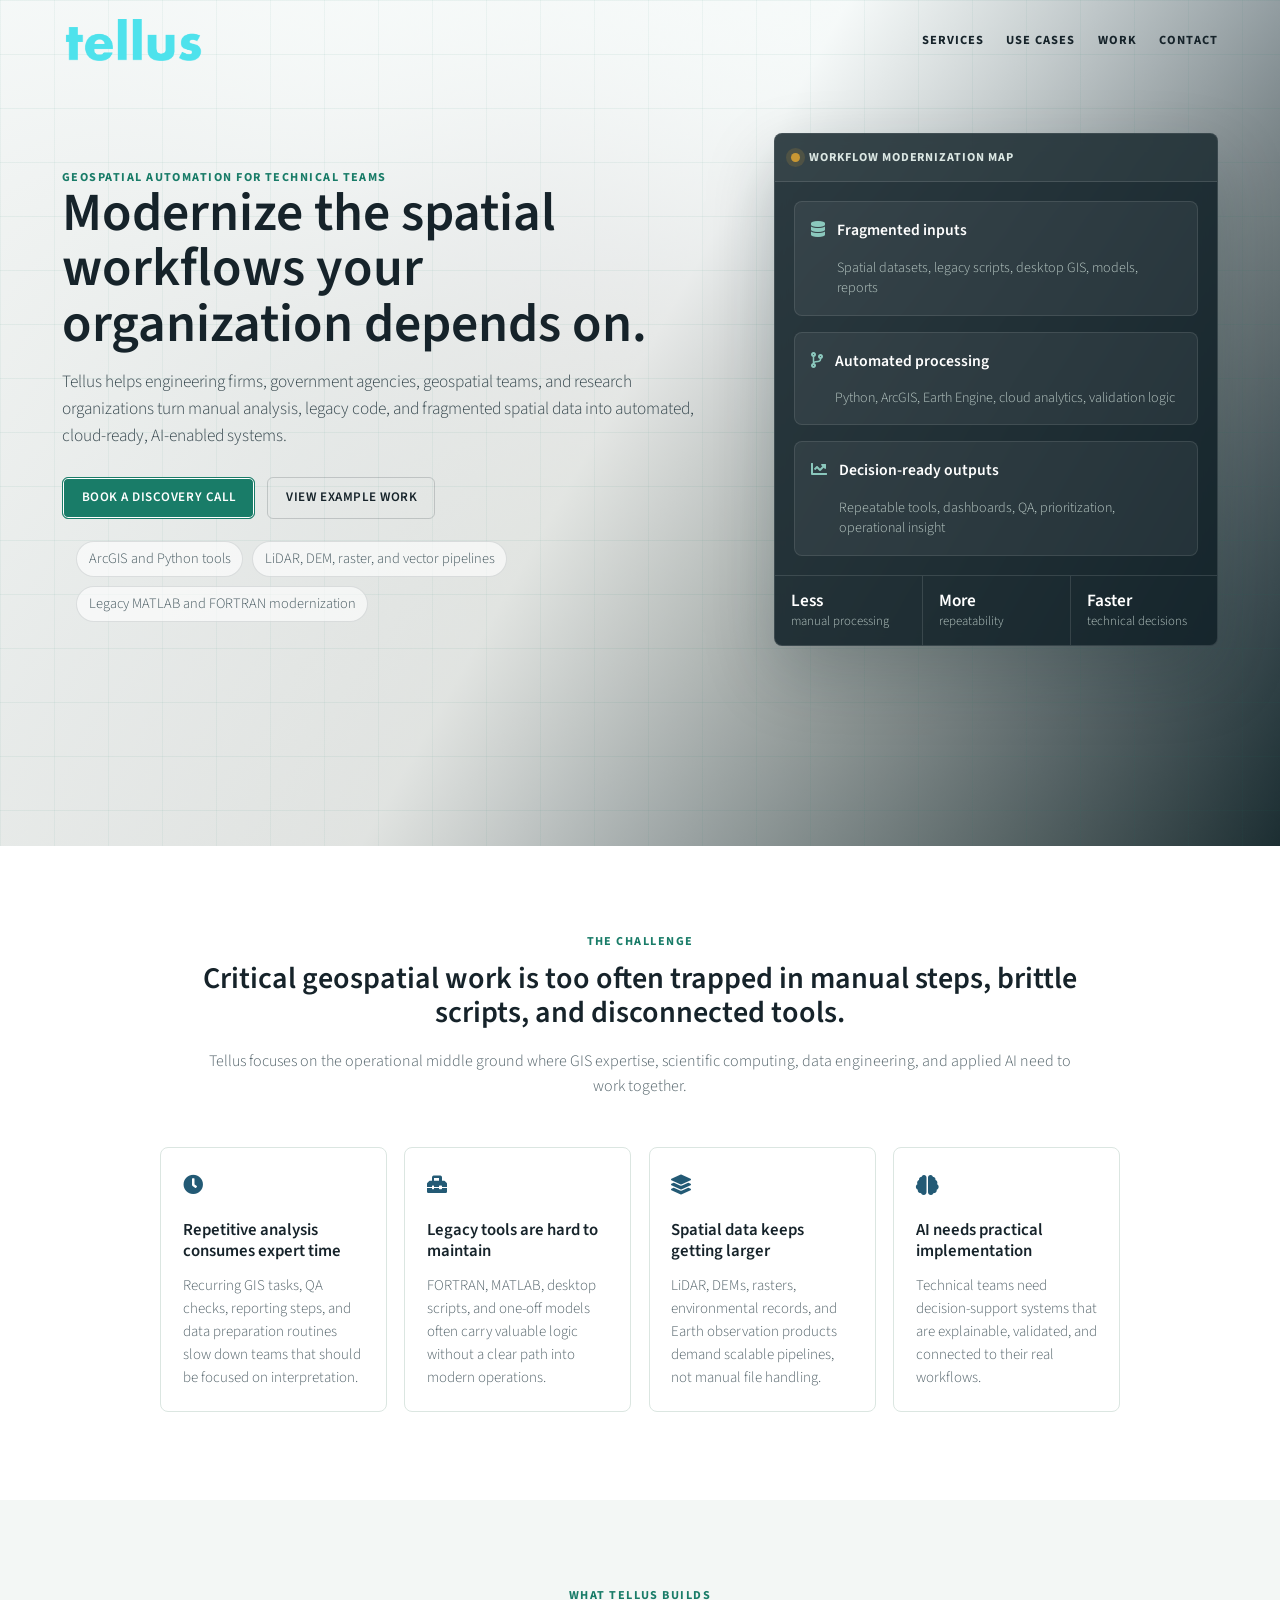
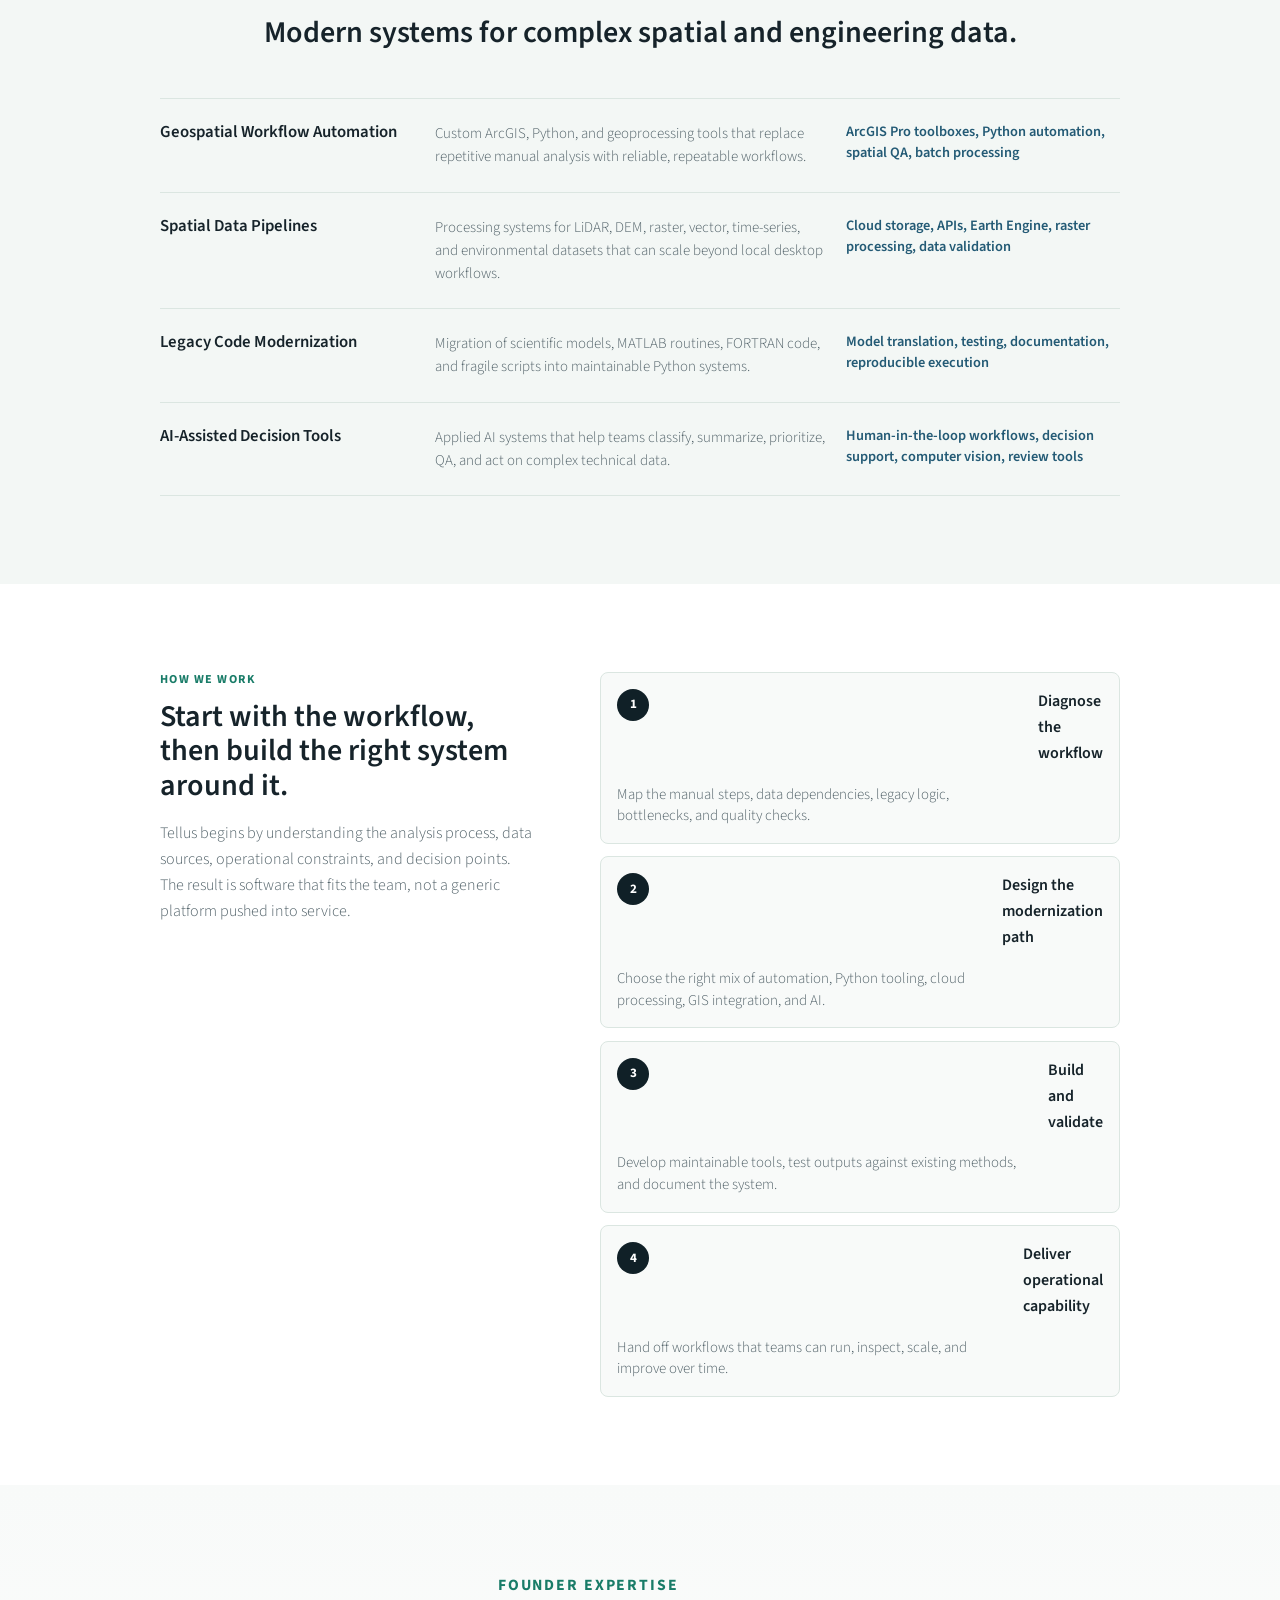
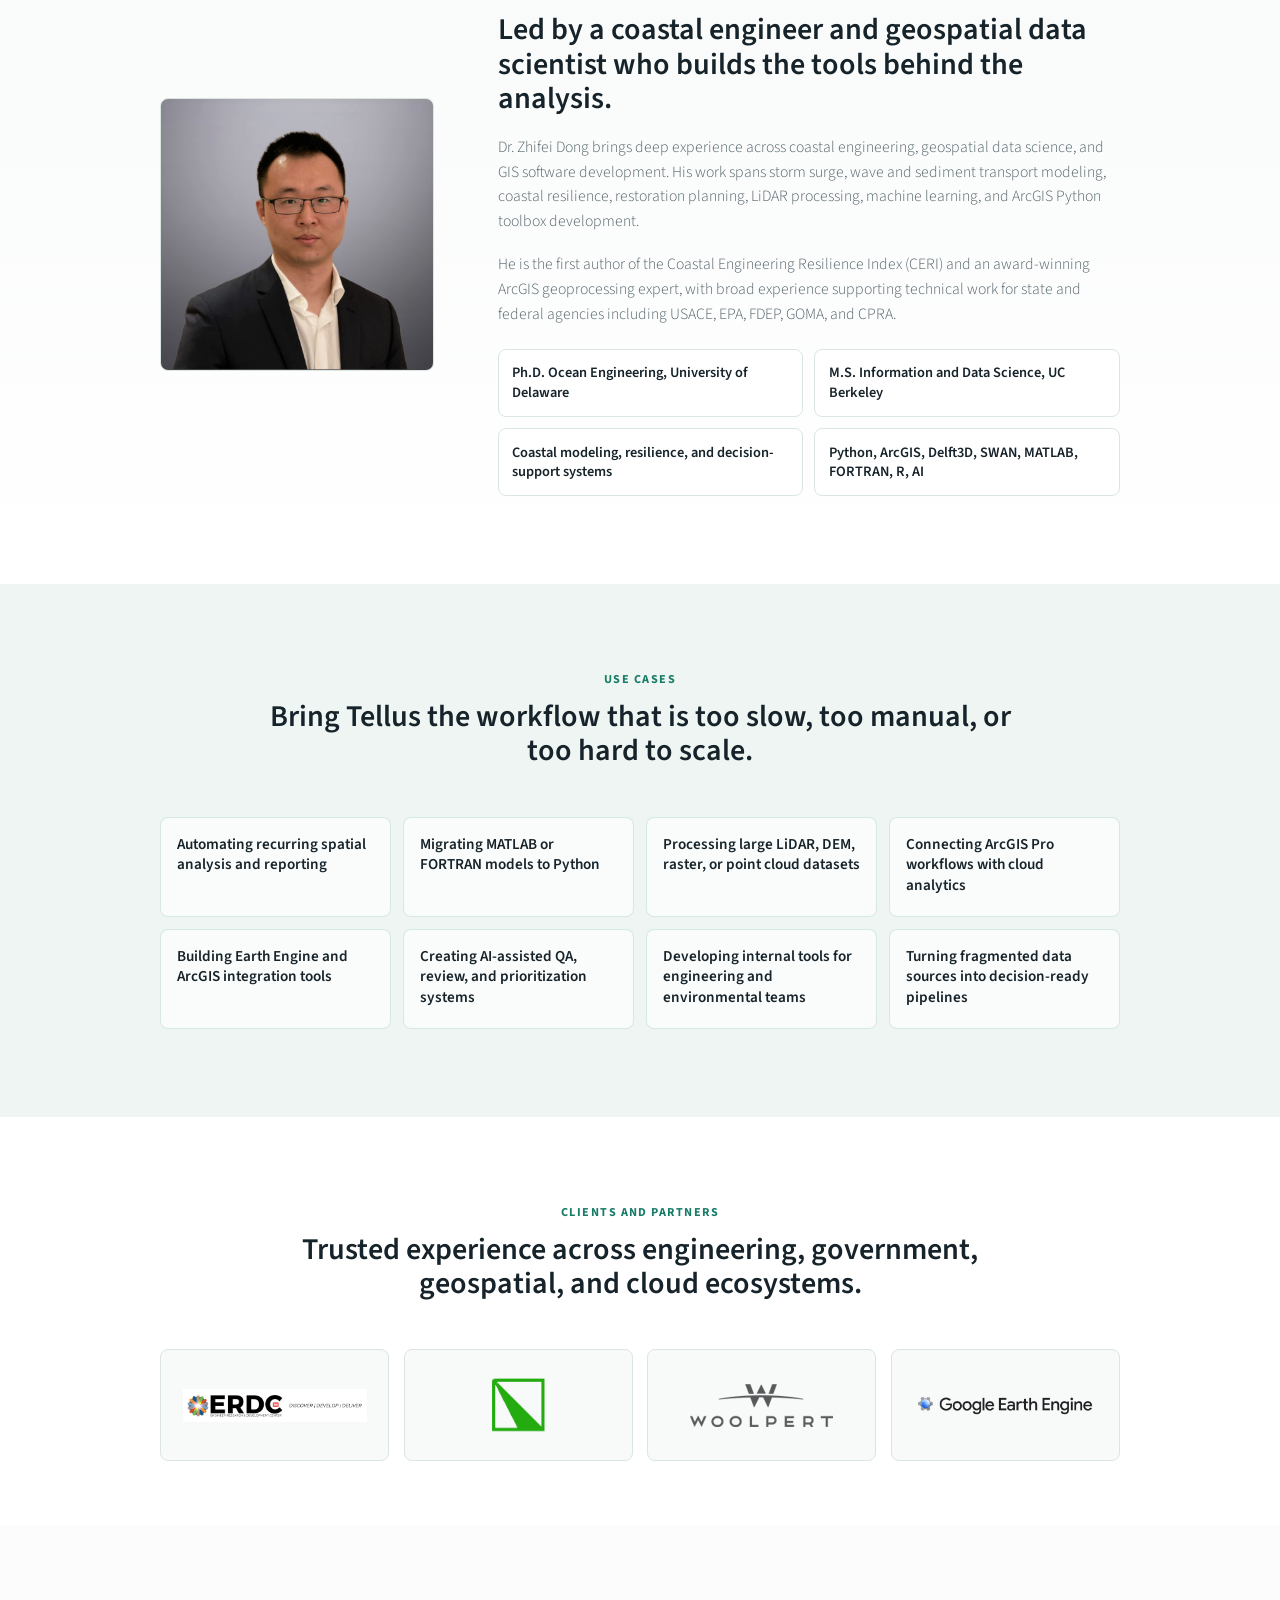
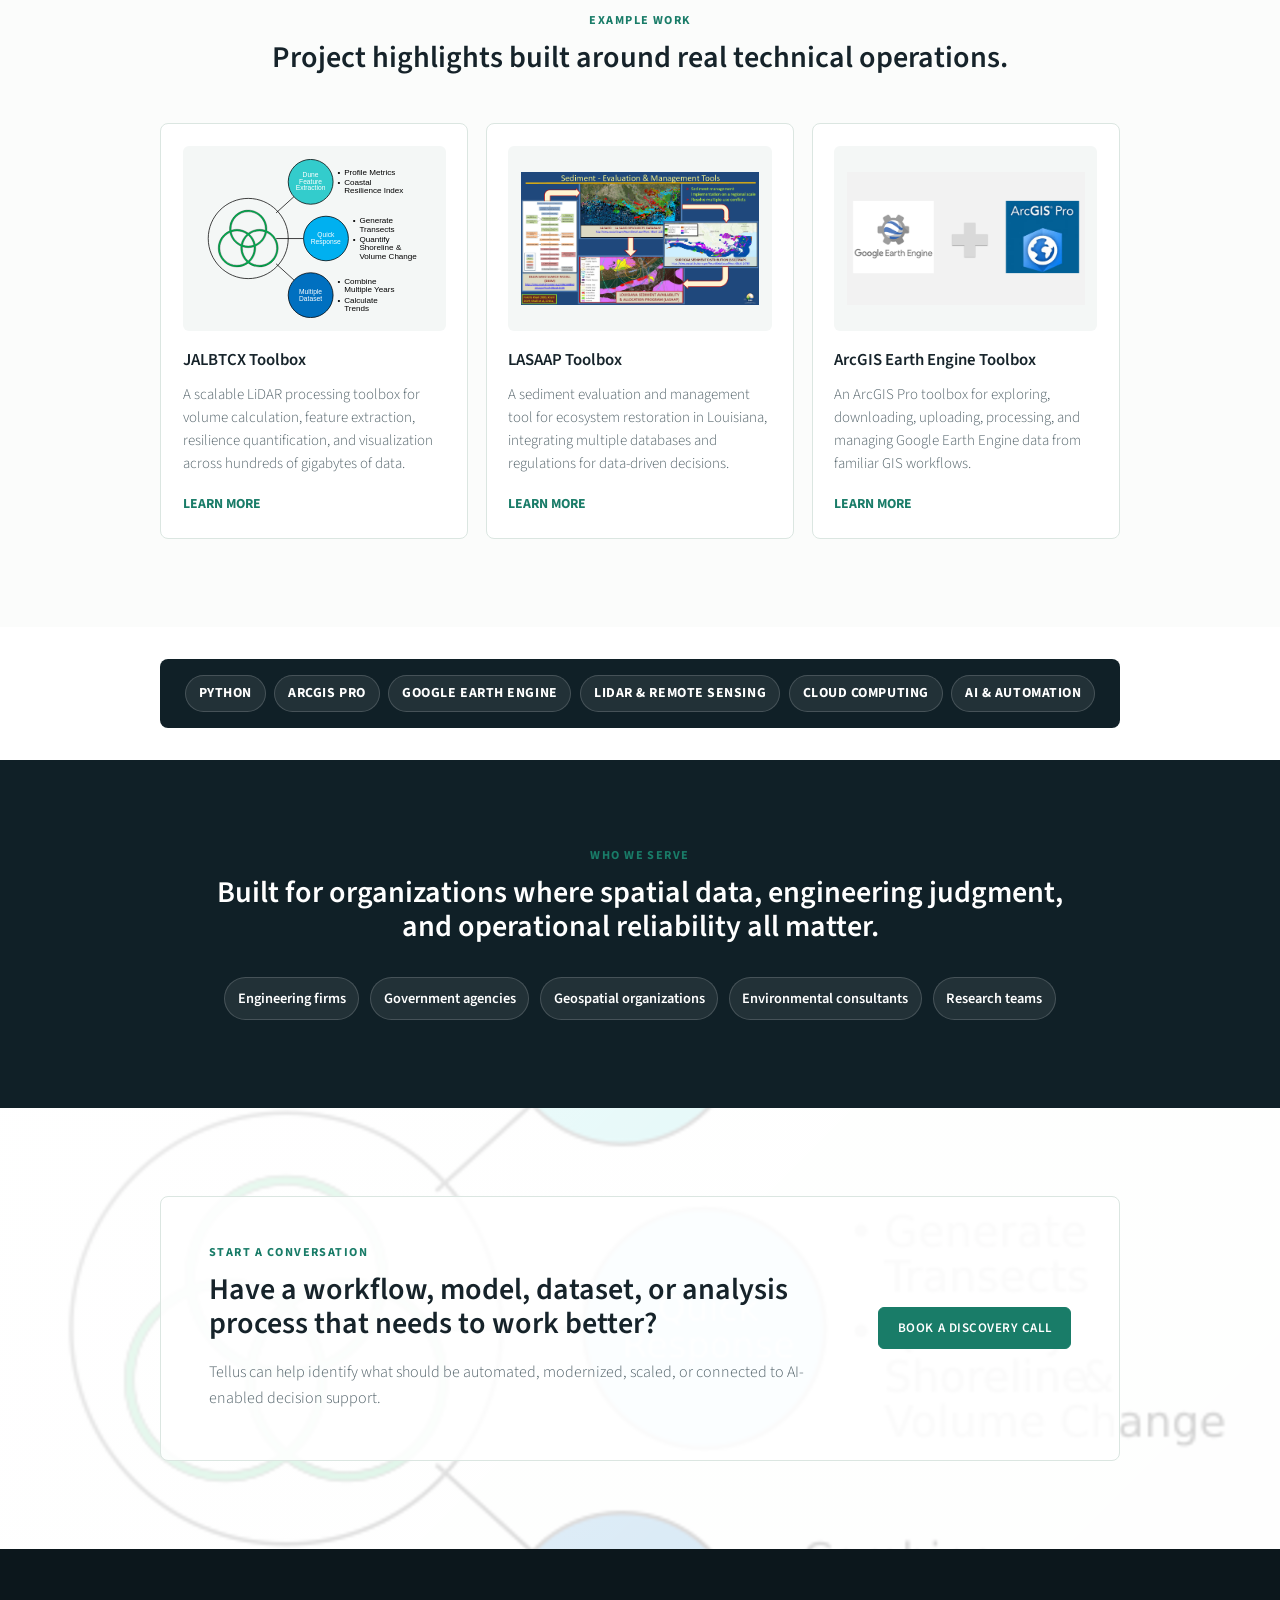
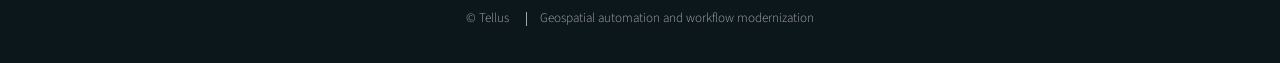
==== commit 2c3f5533: "redesign" ====
--- a/index.html
+++ b/index.html
@@ -4,14 +4,17 @@
 	html5up.net | @ajlkn
 	Free for personal and commercial use under the CCA 3.0 license (html5up.net/license)
 -->
-<html>
+<html lang="en">
 
 <head>
-	<title>Tellus: Geospatial Analytics and Location Intelligence</title>
+	<title>Tellus | Geospatial Automation and Workflow Modernization</title>
 	<link rel="icon" type="image/png" href="images/tellus_symbol_square_clear.png" />
 	<meta charset="utf-8" />
 	<meta name="viewport" content="width=device-width, initial-scale=1, user-scalable=no" />
+	<meta name="description"
+		content="Tellus helps engineering, government, and research teams modernize geospatial workflows with automation, Python, cloud analytics, and applied AI." />
 	<link rel="stylesheet" href="assets/css/main.css" />
+	<link rel="stylesheet" href="assets/css/tellus.css" />
 	<noscript>
 		<link rel="stylesheet" href="assets/css/noscript.css" />
 	</noscript>
@@ -19,577 +22,357 @@
 
 <body class="is-preload">
 
-	<!-- Header -->
-	<section id="header">
-		<div class="inner">
-			<!-- Navigation Menu in Upper Right -->
-			<nav class="nav-menu">
-				<div class="dropdown">
-					<a href="#" class="nav-link">Services</a>
-					<div class="dropdown-content">
-						<p>Geospatial Analytics</p>
-						<p>Location Intelligence</p>
-						<p>ArcGIS Solutions</p>
-						<p>Google Earth Engine</p>
-						<p>Web Application</p>
-						<p>Cloud Computing</p>
-					</div>
-				</div>
-				<div class="dropdown">
-					<a href="#" class="nav-link">Industries</a>
-					<div class="dropdown-content">
-						<p>Retail Chain</p>
-						<p>Franchise</p>
-						<p>Financial</p>
-						<p>Energy</p>
-						<p>Healthcare</p>
-						<p>Education</p>
-						<p>Government</p>
-						<p>Engineering</p>
-						<p>Environmental</p>
-
-					</div>
-				</div>
-				<div class="dropdown">
-					<a href="#" class="nav-link">Use Cases</a>
-					<div class="dropdown-content">
-						<p>Site Selection</p>
-						<p>Market Analysis</p>
-						<p>Energy Grid</p>
-						<p>Real Estate</p>
-						<p>Urban Planning</p>
-						<p>Disaster Management</p>
-					</div>
+	<section id="header" class="tellus-hero">
+		<div class="hero-shell">
+			<nav class="site-nav" aria-label="Primary navigation">
+				<a class="brand" href="#header" aria-label="Tellus home">
+					<img src="images/Tellus_Logo_clear.png" alt="Tellus" />
+				</a>
+				<div class="nav-links">
+					<a href="#services">Services</a>
+					<a href="#use-cases">Use Cases</a>
+					<a href="#work">Work</a>
+					<a href="#contact">Contact</a>
 				</div>
 			</nav>
-			<!-- Logo in the Upper Left -->
-			<div class="logo-container">
-				<img src="images/Tellus_Logo_clear.png" alt="Tellus Logo" class="logo" style="transform: scale(1.3);">
-			</div>
-			<!-- <span class="icon solid major fa-globe"></span> -->
-			<h1> Empower with Geospatial & Location Intelligence </h1>
-			<p style="font-size: 1.2em;">Transform the geospatial data into strategic insights.<br>
-				From urban planning to market expansion, we help you make data-driven decisions that drive growth and
-				efficiency.</p>
-			<ul class="actions special">
-				<li><a href="#one" class="button scrolly">Learn More</a></li>
-			</ul>
-		</div>
-	</section>
-
-	<!-- One -->
-	<section id="one" class="main style1">
-		<div class="container">
-			<div class="row gtr-150">
-				<div class="col-6 col-12-medium">
-					<header class="major">
-						<h2>About Tellus</h2>
-					</header>
-					<p style="text-align: justify;">Tellus started in March 2023 and aims to help
-						companies
-						and government agencies adopt emerging technology in geospatial analytics and data
-						science,
-						improve operational efficiency, analysis capabilities, data-driven decision making, and gain
-						competitive advantage. Tellus
-						currently provides
-						service in the following fields. </p>
-					<ul>
-						<li>Geospatial analytics and data science</li>
-						<li>Location intelligence and business analytics</li>
-						<li>Geospatial software development</li>
-						<li>ArcGIS Python toolbox development</li>
-						<li>Google Earth Engine application development</li>
-						<li>Cloud computing</li>
-						<li>Web application development</li>
+
+			<div class="hero-grid">
+				<div class="hero-copy">
+					<p class="eyebrow">Geospatial automation for technical teams</p>
+					<h1>Modernize the spatial workflows your organization depends on.</h1>
+					<p class="hero-lede">Tellus helps engineering firms, government agencies, geospatial teams, and
+						research organizations turn manual analysis, legacy code, and fragmented spatial data into
+						automated, cloud-ready, AI-enabled systems.</p>
+					<div class="hero-actions">
+						<a href="mailto:zhifei.dong@tellusai.com?subject=Tellus%20Discovery%20Call"
+							class="button primary">Book a Discovery Call</a>
+						<a href="#work" class="button scrolly">View Example Work</a>
+					</div>
+					<ul class="hero-proof">
+						<li>ArcGIS and Python tools</li>
+						<li>LiDAR, DEM, raster, and vector pipelines</li>
+						<li>Legacy MATLAB and FORTRAN modernization</li>
 					</ul>
 				</div>
-				<!--
-				<div class="col-6 col-12-medium imp-medium">
-					<span class="image fit"><img src="images/pic01.jpg" alt="" /></span>
-				</div>
-				-->
-				<div class="col-6 col-12-medium">
-					<ul class="major-icons" style="font-size: 0.8em;">
-						<li><span class="icon solid style1 major fa-code"></span></li>
-						<li><span class="icon solid style2 major fa-cloud"></span></li>
-						<li><span class="icon solid style3 major fa-toolbox"></span></li>
-						<li><span class="icon solid style4 major fa-cog"></span></li>
-						<li><span class="icon solid style5 major fa-database"></span></li>
-						<li><span class="icon solid style6 major fa-globe"></span></li>
-					</ul>
-				</div>
-			</div>
-		</div>
-	</section>
-
-	<!-- Two -->
-	<!--
-	<section id="two" class="main style2">
-		<div class="container">
-			<div class="row gtr-150">
-				<div class="col-6 col-12-medium">
-					<ul class="major-icons">
-						<li><span class="icon solid style1 major fa-code"></span></li>
-						<li><span class="icon solid style2 major fa-bolt"></span></li>
-						<li><span class="icon solid style3 major fa-camera-retro"></span></li>
-						<li><span class="icon solid style4 major fa-cog"></span></li>
-						<li><span class="icon solid style5 major fa-desktop"></span></li>
-						<li><span class="icon solid style6 major fa-calendar"></span></li>
-					</ul>
-				</div>
-				<div class="col-6 col-12-medium imp-medium">
-					<span class="image fit"
-						style="transform: scale(1.1) translateY(40px) translateX(-20px); transform-origin: center center;"><img
-							src="images/zhifei_profile.png" alt="" /></span>
-				</div>
-				<div class="col-6 col-12-medium">
-					<header class="major">
-						<h2>About the Founder</h2>
-					</header>
-					<p style="text-align: justify;">
-						Dr. Dong started his career as a coastal engineer and then gradually transitioned to a
-						geospatial
-						data scientist during his one decade collaboration with the U.S. Army Engineer Research and
-						Development
-						Center (ERDC).<br>
-
-						As an award-winning ArcGIS geoprocessing specialist and geospatial data scientist, Dr. Dong
-						excels
-						in developing customized Python toolboxes for ArcGIS, LiDAR data processing, machine
-						learning applications, and decision-support analytics. With extensive experience collaborating
-						with renowned companies and government agencies such as Woolpert, Google, USACE and EPA, Dr.
-						Dong
-						bridges the gap between geospatial technology and practical applications.<br>
-
-
-						Dr. Dong's technical proficiency spans ArcGIS, Python, R, scalable machine
-						learning, web application development, cloud computing, and computer vision. This blend of
-						skills
-						is complemented by a strong academic foundation, holding a Ph.D. in Ocean Engineering from
-						University of Delaware and an M.S. in Information and Data Science from UC Berkeley.
-					</p>
-
-				</div>
-			</div>
-		</div>
-	</section>
-	-->
-
-	<!-- Three -->
-	<section id="three" class="main style1 special">
-		<div class="container">
-			<header class="major">
-				<h2>Project Highlights</h2>
-			</header>
-			<p>Here are some of the projects that we have worked on.</p>
-			<div class="row gtr-150">
-				<div class="col-4 col-12-medium">
-					<span class="image fit"
-						style="height: 200px; display: flex; align-items: center; justify-content: center;">
-						<img src="images/JALBTCX_Toolbox_Modules.svg" alt="" style="max-height: 100%; width: auto;" />
-					</span>
-
-					<h3>JALBTCX Toolbox</h3>
-					<p style="text-align: justify;">A toolbox for volume calculation, feature extraction,
-						resilience
-						quantification and visualization using LIDAR data. This toolbox is highly scalable and can
-						process hundreds of gigabytes of LiDAR data at a time.
-
-					</p>
-					<ul class="actions special">
-
-						<li><a href="https://cirpwiki.info/wiki/JALBTCX" target="_blank" class="button">Learn More</a>
-						</li>
-					</ul>
-				</div>
-				<div class="col-4 col-12-medium">
-					<span class="image fit"
-						style="height: 200px; display: flex; align-items: center; justify-content: center;">
-						<img src="images/lasaap_tool.png" alt="" style="max-height: 100%; width: auto;" />
-					</span>
-					<h3>LASAAP toolbox</h3>
-					<p style="text-align: justify;">A sediment evaluation and management tool for ecosystem restoration
-						in Louisiana. This tool
-						integrates multiple databases and regulations to support the data-driven decision making for
-						sediment management.</p>
-					<ul class="actions special">
-						<li><a href="https://storymaps.arcgis.com/stories/20b657c8273d47bfabeead4b2f2fa12d"
-								target="_blank" class="button">Learn More</a></li>
-					</ul>
-				</div>
-				<div class="col-4 col-12-medium">
-					<span class="image fit"
-						style="height: 200px; display: flex; align-items: center; justify-content: center;">
-						<img src="images/gee_connector.png" alt="" style="max-height: 100%; width: auto;" />
-					</span>
-
-					<h3>ArcGIS Earth Engine Toolbox</h3>
-					<p style="text-align: justify;">This toolbox allows users to interact with Google Earth Engine
-						from ArcGIS Pro. It provides a set of tools for exploring,
-						downloading, uploading, processing and managing data using Earth Engine's API.
-					</p>
-					<ul class="actions special">
-						<li><a href="https://github.com/gee-community/arcgis-earthengine-toolbox" target="_blank"
-								class="button">Learn More</a></li>
-					</ul>
-				</div>
-			</div>
-		</div>
-	</section>
-
-	<!-- Four -->
-	<section id="four" class="main style2 special">
-		<div class="container">
-			<header class="major">
-				<h2>Let's Work Together</h2>
-			</header>
-			<p>We are always looking for new challenges and opportunities to help our clients.</p>
-			<ul class="actions special">
-				<li><a href="mailto:zhifei.dong@tellusai.com" class="button wide primary">Get in Touch</a></li>
-			</ul>
-		</div>
-
-	</section>
-
-
-	<!-- Five -->
-	<!--
-			<section id="five" class="main style1">
-				<div class="container">
-					<header class="major special">
-						<h2>Elements</h2>
-					</header>
-
-					<section>
-						<h4>Text</h4>
-						<p>This is <b>bold</b> and this is <strong>strong</strong>. This is <i>italic</i> and this is <em>emphasized</em>.
-						This is <sup>superscript</sup> text and this is <sub>subscript</sub> text.
-						This is <u>underlined</u> and this is code: <code>for (;;) { ... }</code>. Finally, <a href="#">this is a link</a>.</p>
-						<hr />
-						<header>
-							<h4>Heading with a Subtitle</h4>
-							<p>Lorem ipsum dolor sit amet nullam id egestas urna aliquam</p>
-						</header>
-						<p>Nunc lacinia ante nunc ac lobortis. Interdum adipiscing gravida odio porttitor sem non mi integer non faucibus ornare mi ut ante amet placerat aliquet. Volutpat eu sed ante lacinia sapien lorem accumsan varius montes viverra nibh in adipiscing blandit tempus accumsan.</p>
-						<header>
-							<h5>Heading with a Subtitle</h5>
-							<p>Lorem ipsum dolor sit amet nullam id egestas urna aliquam</p>
-						</header>
-						<p>Nunc lacinia ante nunc ac lobortis. Interdum adipiscing gravida odio porttitor sem non mi integer non faucibus ornare mi ut ante amet placerat aliquet. Volutpat eu sed ante lacinia sapien lorem accumsan varius montes viverra nibh in adipiscing blandit tempus accumsan.</p>
-						<hr />
-						<h2>Heading Level 2</h2>
-						<h3>Heading Level 3</h3>
-						<h4>Heading Level 4</h4>
-						<h5>Heading Level 5</h5>
-						<h6>Heading Level 6</h6>
-						<hr />
-						<h5>Blockquote</h5>
-						<blockquote>Fringilla nisl. Donec accumsan interdum nisi, quis tincidunt felis sagittis eget tempus euismod. Vestibulum ante ipsum primis in faucibus vestibulum. Blandit adipiscing eu felis iaculis volutpat ac adipiscing accumsan faucibus. Vestibulum ante ipsum primis in faucibus lorem ipsum dolor sit amet nullam adipiscing eu felis.</blockquote>
-						<h5>Preformatted</h5>
-						<pre><code>i = 0;
-
-while (!deck.isInOrder()) {
-print 'Iteration ' + i;
-deck.shuffle();
-i++;
-}
-
-print 'It took ' + i + ' iterations to sort the deck.';</code></pre>
-					</section>
-
-					<section>
-						<h4>Lists</h4>
-						<div class="row">
-							<div class="col-6 col-12-medium">
-								<h5>Unordered</h5>
-								<ul>
-									<li>Dolor pulvinar etiam.</li>
-									<li>Sagittis adipiscing.</li>
-									<li>Felis enim feugiat.</li>
-								</ul>
-								<h5>Alternate</h5>
-								<ul class="alt">
-									<li>Dolor pulvinar etiam.</li>
-									<li>Sagittis adipiscing.</li>
-									<li>Felis enim feugiat.</li>
-								</ul>
-							</div>
-							<div class="col-6 col-12-medium">
-								<h5>Ordered</h5>
-								<ol>
-									<li>Dolor pulvinar etiam.</li>
-									<li>Etiam vel felis viverra.</li>
-									<li>Felis enim feugiat.</li>
-									<li>Dolor pulvinar etiam.</li>
-									<li>Etiam vel felis lorem.</li>
-									<li>Felis enim et feugiat.</li>
-								</ol>
-								<h5>Icons</h5>
-								<ul class="icons">
-									<li><a href="#" class="icon brands fa-twitter"><span class="label">Twitter</span></a></li>
-									<li><a href="#" class="icon brands fa-facebook-f"><span class="label">Facebook</span></a></li>
-									<li><a href="#" class="icon brands fa-instagram"><span class="label">Instagram</span></a></li>
-									<li><a href="#" class="icon brands fa-github"><span class="label">Github</span></a></li>
-								</ul>
+
+				<div class="workflow-panel" aria-label="Tellus workflow modernization process">
+					<div class="panel-header">
+						<span class="status-dot"></span>
+						<span>Workflow modernization map</span>
+					</div>
+					<div class="pipeline">
+						<div class="pipeline-item">
+							<span class="icon solid fa-database"></span>
+							<div>
+								<strong>Fragmented inputs</strong>
+								<p>Spatial datasets, legacy scripts, desktop GIS, models, reports</p>
 							</div>
 						</div>
-						<h5>Actions</h5>
-						<div class="row">
-							<div class="col-6 col-12-medium">
-								<ul class="actions">
-									<li><a href="#" class="button primary">Default</a></li>
-									<li><a href="#" class="button">Default</a></li>
-								</ul>
-								<ul class="actions small">
-									<li><a href="#" class="button primary small">Small</a></li>
-									<li><a href="#" class="button small">Small</a></li>
-								</ul>
-								<ul class="actions stacked">
-									<li><a href="#" class="button primary">Default</a></li>
-									<li><a href="#" class="button">Default</a></li>
-								</ul>
-								<ul class="actions stacked">
-									<li><a href="#" class="button primary small">Small</a></li>
-									<li><a href="#" class="button small">Small</a></li>
-								</ul>
-							</div>
-							<div class="col-6 col-12-medium">
-								<ul class="actions stacked">
-									<li><a href="#" class="button primary fit">Default</a></li>
-									<li><a href="#" class="button fit">Default</a></li>
-								</ul>
-								<ul class="actions stacked">
-									<li><a href="#" class="button primary small fit">Small</a></li>
-									<li><a href="#" class="button small fit">Small</a></li>
-								</ul>
+						<div class="pipeline-item">
+							<span class="icon solid fa-code-branch"></span>
+							<div>
+								<strong>Automated processing</strong>
+								<p>Python, ArcGIS, Earth Engine, cloud analytics, validation logic</p>
 							</div>
 						</div>
-					</section>
-
-					<section>
-						<h4>Table</h4>
-						<h5>Default</h5>
-						<div class="table-wrapper">
-							<table>
-								<thead>
-									<tr>
-										<th>Name</th>
-										<th>Description</th>
-										<th>Price</th>
-									</tr>
-								</thead>
-								<tbody>
-									<tr>
-										<td>Item One</td>
-										<td>Ante turpis integer aliquet porttitor.</td>
-										<td>29.99</td>
-									</tr>
-									<tr>
-										<td>Item Two</td>
-										<td>Vis ac commodo adipiscing arcu aliquet.</td>
-										<td>19.99</td>
-									</tr>
-									<tr>
-										<td>Item Three</td>
-										<td> Morbi faucibus arcu accumsan lorem.</td>
-										<td>29.99</td>
-									</tr>
-									<tr>
-										<td>Item Four</td>
-										<td>Vitae integer tempus condimentum.</td>
-										<td>19.99</td>
-									</tr>
-									<tr>
-										<td>Item Five</td>
-										<td>Ante turpis integer aliquet porttitor.</td>
-										<td>29.99</td>
-									</tr>
-								</tbody>
-								<tfoot>
-									<tr>
-										<td colspan="2"></td>
-										<td>100.00</td>
-									</tr>
-								</tfoot>
-							</table>
-						</div>
-
-						<h5>Alternate</h5>
-						<div class="table-wrapper">
-							<table class="alt">
-								<thead>
-									<tr>
-										<th>Name</th>
-										<th>Description</th>
-										<th>Price</th>
-									</tr>
-								</thead>
-								<tbody>
-									<tr>
-										<td>Item One</td>
-										<td>Ante turpis integer aliquet porttitor.</td>
-										<td>29.99</td>
-									</tr>
-									<tr>
-										<td>Item Two</td>
-										<td>Vis ac commodo adipiscing arcu aliquet.</td>
-										<td>19.99</td>
-									</tr>
-									<tr>
-										<td>Item Three</td>
-										<td> Morbi faucibus arcu accumsan lorem.</td>
-										<td>29.99</td>
-									</tr>
-									<tr>
-										<td>Item Four</td>
-										<td>Vitae integer tempus condimentum.</td>
-										<td>19.99</td>
-									</tr>
-									<tr>
-										<td>Item Five</td>
-										<td>Ante turpis integer aliquet porttitor.</td>
-										<td>29.99</td>
-									</tr>
-								</tbody>
-								<tfoot>
-									<tr>
-										<td colspan="2"></td>
-										<td>100.00</td>
-									</tr>
-								</tfoot>
-							</table>
-						</div>
-					</section>
-
-					<section>
-						<h4>Buttons</h4>
-						<ul class="actions">
-							<li><a href="#" class="button primary">Primary</a></li>
-							<li><a href="#" class="button">Default</a></li>
-						</ul>
-						<ul class="actions">
-							<li><a href="#" class="button large">Large</a></li>
-							<li><a href="#" class="button">Default</a></li>
-							<li><a href="#" class="button small">Small</a></li>
-						</ul>
-						<ul class="actions fit">
-							<li><a href="#" class="button fit">Fit</a></li>
-							<li><a href="#" class="button primary fit">Fit</a></li>
-							<li><a href="#" class="button fit">Fit</a></li>
-						</ul>
-						<ul class="actions fit small">
-							<li><a href="#" class="button primary fit small">Fit + Small</a></li>
-							<li><a href="#" class="button fit small">Fit + Small</a></li>
-							<li><a href="#" class="button primary fit small">Fit + Small</a></li>
-						</ul>
-						<ul class="actions">
-							<li><a href="#" class="button primary icon solid fa-download">Icon</a></li>
-							<li><a href="#" class="button icon solid fa-download">Icon</a></li>
-						</ul>
-						<ul class="actions">
-							<li><span class="button primary disabled">Disabled</span></li>
-							<li><span class="button disabled">Disabled</span></li>
-						</ul>
-					</section>
-
-					<section>
-						<h4>Form</h4>
-						<form method="post" action="#">
-							<div class="row gtr-uniform gtr-50">
-								<div class="col-6 col-12-xsmall">
-									<input type="text" name="demo-name" id="demo-name" value="" placeholder="Name" />
-								</div>
-								<div class="col-6 col-12-xsmall">
-									<input type="email" name="demo-email" id="demo-email" value="" placeholder="Email" />
-								</div>
-								<div class="col-12">
-									<select name="demo-category" id="demo-category">
-										<option value="">- Category -</option>
-										<option value="1">Manufacturing</option>
-										<option value="1">Shipping</option>
-										<option value="1">Administration</option>
-										<option value="1">Human Resources</option>
-									</select>
-								</div>
-								<div class="col-4 col-12-small">
-									<input type="radio" id="demo-priority-low" name="demo-priority" checked>
-									<label for="demo-priority-low">Low</label>
-								</div>
-								<div class="col-4 col-12-small">
-									<input type="radio" id="demo-priority-normal" name="demo-priority">
-									<label for="demo-priority-normal">Normal</label>
-								</div>
-								<div class="col-4 col-12-small">
-									<input type="radio" id="demo-priority-high" name="demo-priority">
-									<label for="demo-priority-high">High</label>
-								</div>
-								<div class="col-6 col-12-small">
-									<input type="checkbox" id="demo-copy" name="demo-copy">
-									<label for="demo-copy">Email me a copy</label>
-								</div>
-								<div class="col-6 col-12-small">
-									<input type="checkbox" id="demo-human" name="demo-human" checked>
-									<label for="demo-human">Not a robot</label>
-								</div>
-								<div class="col-12">
-									<textarea name="demo-message" id="demo-message" placeholder="Enter your message" rows="6"></textarea>
-								</div>
-								<div class="col-12">
-									<ul class="actions">
-										<li><input type="submit" value="Send Message" class="primary" /></li>
-										<li><input type="reset" value="Reset" /></li>
-									</ul>
-								</div>
-							</div>
-						</form>
-					</section>
-
-					<section>
-						<h4>Image</h4>
-						<h5>Fit</h5>
-						<div class="box alt">
-							<div class="row gtr-uniform gtr-50">
-								<div class="col-12"><span class="image fit"><img src="images/pic06.jpg" alt="" /></span></div>
-								<div class="col-4"><span class="image fit"><img src="images/pic02.jpg" alt="" /></span></div>
-								<div class="col-4"><span class="image fit"><img src="images/pic03.jpg" alt="" /></span></div>
-								<div class="col-4"><span class="image fit"><img src="images/pic04.jpg" alt="" /></span></div>
-								<div class="col-4"><span class="image fit"><img src="images/pic03.jpg" alt="" /></span></div>
-								<div class="col-4"><span class="image fit"><img src="images/pic04.jpg" alt="" /></span></div>
-								<div class="col-4"><span class="image fit"><img src="images/pic02.jpg" alt="" /></span></div>
-								<div class="col-4"><span class="image fit"><img src="images/pic04.jpg" alt="" /></span></div>
-								<div class="col-4"><span class="image fit"><img src="images/pic02.jpg" alt="" /></span></div>
-								<div class="col-4"><span class="image fit"><img src="images/pic03.jpg" alt="" /></span></div>
+						<div class="pipeline-item">
+							<span class="icon solid fa-chart-line"></span>
+							<div>
+								<strong>Decision-ready outputs</strong>
+								<p>Repeatable tools, dashboards, QA, prioritization, operational insight</p>
 							</div>
 						</div>
-						<h5>Left &amp; Right</h5>
-						<p><span class="image left"><img src="images/pic05.jpg" alt="" /></span>Fringilla nisl. Donec accumsan interdum nisi, quis tincidunt felis sagittis eget. tempus euismod. Vestibulum ante ipsum primis in faucibus vestibulum. Blandit adipiscing eu felis iaculis volutpat ac adipiscing accumsan eu faucibus. Integer ac pellentesque praesent tincidunt felis sagittis eget. tempus euismod. Vestibulum ante ipsum primis in faucibus vestibulum. Blandit adipiscing eu felis iaculis volutpat ac adipiscing accumsan eu faucibus. Integer ac pellentesque praesent. Donec accumsan interdum nisi, quis tincidunt felis sagittis eget. tempus euismod. Vestibulum ante ipsum primis in faucibus vestibulum. Blandit adipiscing eu felis iaculis volutpat ac adipiscing accumsan eu faucibus. Integer ac pellentesque praesent tincidunt felis sagittis eget. tempus euismod. Vestibulum ante ipsum primis in faucibus vestibulum. Blandit adipiscing eu felis iaculis volutpat ac adipiscing accumsan eu faucibus. Integer ac pellentesque praesent. Blandit adipiscing eu felis iaculis volutpat ac adipiscing accumsan eu faucibus. Integer ac pellentesque praesent tincidunt felis sagittis eget. tempus euismod. Vestibulum ante ipsum primis in faucibus vestibulum. Blandit adipiscing eu felis iaculis volutpat ac adipiscing accumsan eu faucibus. Integer ac pellentesque praesent.</p>
-						<p><span class="image right"><img src="images/pic05.jpg" alt="" /></span>Fringilla nisl. Donec accumsan interdum nisi, quis tincidunt felis sagittis eget. tempus euismod. Vestibulum ante ipsum primis in faucibus vestibulum. Blandit adipiscing eu felis iaculis volutpat ac adipiscing accumsan eu faucibus. Integer ac pellentesque praesent tincidunt felis sagittis eget. tempus euismod. Vestibulum ante ipsum primis in faucibus vestibulum. Blandit adipiscing eu felis iaculis volutpat ac adipiscing accumsan eu faucibus. Integer ac pellentesque praesent. Donec accumsan interdum nisi, quis tincidunt felis sagittis eget. tempus euismod. Vestibulum ante ipsum primis in faucibus vestibulum. Blandit adipiscing eu felis iaculis volutpat ac adipiscing accumsan eu faucibus. Integer ac pellentesque praesent tincidunt felis sagittis eget. tempus euismod. Vestibulum ante ipsum primis in faucibus vestibulum. Blandit adipiscing eu felis iaculis volutpat ac adipiscing accumsan eu faucibus. Integer ac pellentesque praesent. Blandit adipiscing eu felis iaculis volutpat ac adipiscing accumsan eu faucibus. Integer ac pellentesque praesent tincidunt felis sagittis eget. tempus euismod. Vestibulum ante ipsum primis in faucibus vestibulum. Blandit adipiscing eu felis iaculis volutpat ac adipiscing accumsan eu faucibus. Integer ac pellentesque praesent.</p>
-					</section>
-
-				</div>
-			</section>
-		-->
-
-	<!-- Footer -->
+					</div>
+					<div class="metric-strip">
+						<div><strong>Less</strong><span>manual processing</span></div>
+						<div><strong>More</strong><span>repeatability</span></div>
+						<div><strong>Faster</strong><span>technical decisions</span></div>
+					</div>
+				</div>
+			</div>
+		</div>
+	</section>
+
+	<section id="problem" class="main tellus-section problem-section">
+		<div class="container">
+			<div class="section-intro">
+				<p class="eyebrow">The challenge</p>
+				<h2>Critical geospatial work is too often trapped in manual steps, brittle scripts, and disconnected
+					tools.</h2>
+				<p>Tellus focuses on the operational middle ground where GIS expertise, scientific computing, data
+					engineering, and applied AI need to work together.</p>
+			</div>
+			<div class="pain-grid">
+				<article>
+					<span class="icon solid fa-clock"></span>
+					<h3>Repetitive analysis consumes expert time</h3>
+					<p>Recurring GIS tasks, QA checks, reporting steps, and data preparation routines slow down teams
+						that should be focused on interpretation.</p>
+				</article>
+				<article>
+					<span class="icon solid fa-toolbox"></span>
+					<h3>Legacy tools are hard to maintain</h3>
+					<p>FORTRAN, MATLAB, desktop scripts, and one-off models often carry valuable logic without a clear
+						path into modern operations.</p>
+				</article>
+				<article>
+					<span class="icon solid fa-layer-group"></span>
+					<h3>Spatial data keeps getting larger</h3>
+					<p>LiDAR, DEMs, rasters, environmental records, and Earth observation products demand scalable
+						pipelines, not manual file handling.</p>
+				</article>
+				<article>
+					<span class="icon solid fa-brain"></span>
+					<h3>AI needs practical implementation</h3>
+					<p>Technical teams need decision-support systems that are explainable, validated, and connected to
+						their real workflows.</p>
+				</article>
+			</div>
+		</div>
+	</section>
+
+	<section id="services" class="main tellus-section services-section">
+		<div class="container">
+			<div class="section-intro compact">
+				<p class="eyebrow">What Tellus builds</p>
+				<h2>Modern systems for complex spatial and engineering data.</h2>
+			</div>
+			<div class="service-list">
+				<article>
+					<h3>Geospatial Workflow Automation</h3>
+					<p>Custom ArcGIS, Python, and geoprocessing tools that replace repetitive manual analysis with
+						reliable, repeatable workflows.</p>
+					<span>ArcGIS Pro toolboxes, Python automation, spatial QA, batch processing</span>
+				</article>
+				<article>
+					<h3>Spatial Data Pipelines</h3>
+					<p>Processing systems for LiDAR, DEM, raster, vector, time-series, and environmental datasets that
+						can scale beyond local desktop workflows.</p>
+					<span>Cloud storage, APIs, Earth Engine, raster processing, data validation</span>
+				</article>
+				<article>
+					<h3>Legacy Code Modernization</h3>
+					<p>Migration of scientific models, MATLAB routines, FORTRAN code, and fragile scripts into
+						maintainable Python systems.</p>
+					<span>Model translation, testing, documentation, reproducible execution</span>
+				</article>
+				<article>
+					<h3>AI-Assisted Decision Tools</h3>
+					<p>Applied AI systems that help teams classify, summarize, prioritize, QA, and act on complex
+						technical data.</p>
+					<span>Human-in-the-loop workflows, decision support, computer vision, review tools</span>
+				</article>
+			</div>
+		</div>
+	</section>
+
+	<section id="process" class="main tellus-section process-section">
+		<div class="container">
+			<div class="row gtr-150">
+				<div class="col-5 col-12-medium">
+					<p class="eyebrow">How we work</p>
+					<h2>Start with the workflow, then build the right system around it.</h2>
+					<p>Tellus begins by understanding the analysis process, data sources, operational constraints, and
+						decision points. The result is software that fits the team, not a generic platform pushed into
+						service.</p>
+				</div>
+				<div class="col-7 col-12-medium">
+					<ol class="process-list">
+						<li>
+							<strong>Diagnose the workflow</strong>
+							<span>Map the manual steps, data dependencies, legacy logic, bottlenecks, and quality
+								checks.</span>
+						</li>
+						<li>
+							<strong>Design the modernization path</strong>
+							<span>Choose the right mix of automation, Python tooling, cloud processing, GIS integration,
+								and AI.</span>
+						</li>
+						<li>
+							<strong>Build and validate</strong>
+							<span>Develop maintainable tools, test outputs against existing methods, and document the
+								system.</span>
+						</li>
+						<li>
+							<strong>Deliver operational capability</strong>
+							<span>Hand off workflows that teams can run, inspect, scale, and improve over time.</span>
+						</li>
+					</ol>
+				</div>
+			</div>
+		</div>
+	</section>
+
+	<section id="founder" class="main tellus-section founder-section">
+		<div class="container">
+			<div class="founder-grid">
+				<div class="founder-image">
+					<img src="images/zhifei_profile.png" alt="Dr. Zhifei Dong" />
+				</div>
+				<div class="founder-copy">
+					<p class="eyebrow">Founder expertise</p>
+					<h2>Led by a coastal engineer and geospatial data scientist who builds the tools behind the
+						analysis.</h2>
+					<p>Dr. Zhifei Dong brings deep experience across coastal engineering, geospatial data science, and
+						GIS software development. His work spans storm surge, wave and sediment transport modeling,
+						coastal resilience, restoration planning, LiDAR processing, machine learning, and ArcGIS Python
+						toolbox development.</p>
+					<p>He is the first author of the Coastal Engineering Resilience Index (CERI) and an award-winning
+						ArcGIS geoprocessing expert, with broad experience supporting technical work for state and
+						federal agencies including USACE, EPA, FDEP, GOMA, and CPRA.</p>
+					<div class="credential-grid">
+						<span>Ph.D. Ocean Engineering, University of Delaware</span>
+						<span>M.S. Information and Data Science, UC Berkeley</span>
+						<span>Coastal modeling, resilience, and decision-support systems</span>
+						<span>Python, ArcGIS, Delft3D, SWAN, MATLAB, FORTRAN, R, AI</span>
+					</div>
+				</div>
+			</div>
+		</div>
+	</section>
+
+	<section id="use-cases" class="main tellus-section use-case-section">
+		<div class="container">
+			<div class="section-intro compact">
+				<p class="eyebrow">Use cases</p>
+				<h2>Bring Tellus the workflow that is too slow, too manual, or too hard to scale.</h2>
+			</div>
+			<div class="use-case-grid">
+				<span>Automating recurring spatial analysis and reporting</span>
+				<span>Migrating MATLAB or FORTRAN models to Python</span>
+				<span>Processing large LiDAR, DEM, raster, or point cloud datasets</span>
+				<span>Connecting ArcGIS Pro workflows with cloud analytics</span>
+				<span>Building Earth Engine and ArcGIS integration tools</span>
+				<span>Creating AI-assisted QA, review, and prioritization systems</span>
+				<span>Developing internal tools for engineering and environmental teams</span>
+				<span>Turning fragmented data sources into decision-ready pipelines</span>
+			</div>
+		</div>
+	</section>
+
+	<section id="partners" class="main tellus-section partner-section">
+		<div class="container">
+			<div class="section-intro compact">
+				<p class="eyebrow">Clients and partners</p>
+				<h2>Trusted experience across engineering, government, geospatial, and cloud ecosystems.</h2>
+			</div>
+			<div class="partner-logos" aria-label="Client and partner organizations">
+				<span>
+					<a href="https://www.erdc.usace.army.mil/" target="_blank" rel="noopener noreferrer">
+						<img src="images/erdc_logo.png" alt="ERDC" />
+					</a>
+				</span>
+				<span>
+					<a href="https://jalbtcx.usace.army.mil/" target="_blank" rel="noopener noreferrer">
+						<img src="images/iatlas_logo.png" alt="I-ATLAS" />
+					</a>
+				</span>
+				<span>
+					<a href="https://www.woolpert.com/" target="_blank" rel="noopener noreferrer">
+						<img src="images/woolpert_logo.png" alt="Woolpert" />
+					</a>
+				</span>
+				<span>
+					<a href="https://earthengine.google.com/" target="_blank" rel="noopener noreferrer">
+						<img src="images/earth_engine_logo.png" alt="Google Earth Engine" />
+					</a>
+				</span>
+			</div>
+		</div>
+	</section>
+
+	<section id="work" class="main tellus-section work-section">
+		<div class="container">
+			<div class="section-intro compact">
+				<p class="eyebrow">Example work</p>
+				<h2>Project highlights built around real technical operations.</h2>
+			</div>
+			<div class="work-grid">
+				<article>
+					<div class="work-image">
+						<img src="images/JALBTCX_Toolbox_Modules.svg" alt="JALBTCX Toolbox modules" />
+					</div>
+					<h3>JALBTCX Toolbox</h3>
+					<p>A scalable LiDAR processing toolbox for volume calculation, feature extraction, resilience
+						quantification, and visualization across hundreds of gigabytes of data.</p>
+					<a href="https://cirpwiki.info/wiki/JALBTCX" target="_blank" rel="noopener">Learn More</a>
+				</article>
+				<article>
+					<div class="work-image">
+						<img src="images/lasaap_tool.png" alt="LASAAP geospatial decision-support tool" />
+					</div>
+					<h3>LASAAP Toolbox</h3>
+					<p>A sediment evaluation and management tool for ecosystem restoration in Louisiana, integrating
+						multiple databases and regulations for data-driven decisions.</p>
+					<a href="https://storymaps.arcgis.com/stories/20b657c8273d47bfabeead4b2f2fa12d" target="_blank"
+						rel="noopener">Learn More</a>
+				</article>
+				<article>
+					<div class="work-image">
+						<img src="images/gee_connector.png" alt="ArcGIS Earth Engine Toolbox interface" />
+					</div>
+					<h3>ArcGIS Earth Engine Toolbox</h3>
+					<p>An ArcGIS Pro toolbox for exploring, downloading, uploading, processing, and managing Google
+						Earth Engine data from familiar GIS workflows.</p>
+					<a href="https://github.com/gee-community/arcgis-earthengine-toolbox" target="_blank"
+						rel="noopener">Learn More</a>
+				</article>
+			</div>
+		</div>
+	</section>
+
+	<section id="technology" class="main tellus-section technology-section">
+		<div class="container">
+			<div class="tech-strip" aria-label="Tellus technology capabilities">
+				<span>Python</span>
+				<span>ArcGIS Pro</span>
+				<span>Google Earth Engine</span>
+				<span>LiDAR &amp; Remote Sensing</span>
+				<span>Cloud Computing</span>
+				<span>AI &amp; Automation</span>
+			</div>
+		</div>
+	</section>
+
+	<section id="audiences" class="main tellus-section audience-section">
+		<div class="container">
+			<div class="audience-band">
+				<p class="eyebrow">Who we serve</p>
+				<h2>Built for organizations where spatial data, engineering judgment, and operational reliability all
+					matter.</h2>
+				<div class="audience-list">
+					<span>Engineering firms</span>
+					<span>Government agencies</span>
+					<span>Geospatial organizations</span>
+					<span>Environmental consultants</span>
+					<span>Research teams</span>
+				</div>
+			</div>
+		</div>
+	</section>
+
+	<section id="contact" class="main tellus-section contact-section">
+		<div class="container">
+			<div class="contact-panel">
+				<div>
+					<p class="eyebrow">Start a conversation</p>
+					<h2>Have a workflow, model, dataset, or analysis process that needs to work better?</h2>
+					<p>Tellus can help identify what should be automated, modernized, scaled, or connected to AI-enabled
+						decision support.</p>
+				</div>
+				<a href="mailto:zhifei.dong@tellusai.com?subject=Tellus%20Discovery%20Call"
+					class="button primary wide">Book a Discovery Call</a>
+			</div>
+		</div>
+	</section>
+
 	<section id="footer">
-		<ul class="icons">
-			<li><a href="https://www.linkedin.com/company/tellus-consulting-llc" target="_blank"
-					class="icon brands alt fa-linkedin"><span class="label">LinkedIn</span></a></li>
-			<li><a href="https://github.com/zfdong" target="_blank" class="icon brands alt fa-github"><span
-						class="label">GitHub</span></a></li>
-
-			<li><a href="mailto:zhifei.dong@tellusai.com" class="icon solid alt fa-envelope"><span
-						class="label">Email</span></a></li>
+		<ul class="copyright">
+			<li>&copy; Tellus</li>
+			<li>Geospatial automation and workflow modernization</li>
 		</ul>
-		<ul class="copyright">
-
-			<li>&copy; 2026 Tellus Consulting LLC</li>
-			<li>Design: <a href="https://html5up.net">HTML5 UP</a></li>
-		</ul>
-	</section>
-
-
-	<!-- Scripts -->
+	</section>
+
 	<script src="assets/js/jquery.min.js"></script>
 	<script src="assets/js/jquery.scrolly.min.js"></script>
 	<script src="assets/js/browser.min.js"></script>
--- a/assets/css/tellus.css
+++ b/assets/css/tellus.css
@@ -0,0 +1,889 @@
+/* Tellus positioning and layout overrides */
+
+:root {
+	--tellus-ink: #16232a;
+	--tellus-muted: #53636a;
+	--tellus-soft: #f3f7f5;
+	--tellus-line: #dbe6e1;
+	--tellus-green: #197c68;
+	--tellus-blue: #235a75;
+	--tellus-gold: #c99733;
+	--tellus-dark: #102027;
+}
+
+html {
+	scroll-behavior: smooth;
+}
+
+body {
+	background: #fbfcfb;
+	color: var(--tellus-muted);
+	font-size: 16px;
+	font-weight: 300;
+	letter-spacing: 0;
+	line-height: 1.62;
+}
+
+body,
+input,
+select,
+textarea {
+	font-family: "Source Sans Pro", Helvetica, sans-serif;
+}
+
+a {
+	border-bottom: 0;
+	color: inherit;
+}
+
+a:hover {
+	color: var(--tellus-green);
+}
+
+h1,
+h2,
+h3,
+strong,
+b {
+	color: var(--tellus-ink);
+	font-weight: 600;
+	letter-spacing: 0;
+}
+
+h1 {
+	font-size: clamp(2.45rem, 4.2vw, 4.35rem);
+	line-height: 1.03;
+	margin: 0 0 0.38em;
+}
+
+h2 {
+	font-size: clamp(1.55rem, 2.35vw, 2.45rem);
+	line-height: 1.14;
+	margin: 0 0 0.62em;
+}
+
+h3 {
+	font-size: 1.05rem;
+	line-height: 1.25;
+	margin: 0 0 0.7em;
+}
+
+p {
+	margin: 0 0 1.15em;
+}
+
+.container {
+	max-width: 1180px;
+}
+
+.button {
+	border: 1px solid rgba(22, 35, 42, 0.18) !important;
+	border-radius: 6px;
+	box-shadow: none;
+	color: var(--tellus-ink) !important;
+	font-size: 0.82rem;
+	font-weight: 600;
+	height: auto;
+	letter-spacing: 0.04em;
+	line-height: 1;
+	padding: 1.05em 1.3em;
+	text-transform: uppercase;
+	white-space: normal;
+}
+
+.button:hover {
+	background: rgba(25, 124, 104, 0.08);
+}
+
+.button.primary {
+	background: var(--tellus-green);
+	border-color: var(--tellus-green) !important;
+	color: #fff !important;
+}
+
+.button.primary:hover {
+	background: #126755;
+}
+
+.eyebrow {
+	color: var(--tellus-green);
+	font-size: 0.76rem;
+	font-weight: 700;
+	letter-spacing: 0.12em;
+	line-height: 1.3;
+	margin-bottom: 1em;
+	text-transform: uppercase;
+}
+
+#header.tellus-hero {
+	background:
+		linear-gradient(120deg, rgba(248, 251, 250, 0.96), rgba(248, 251, 250, 0.86) 48%, rgba(20, 41, 48, 0.8)),
+		url("../../images/header.jpg") center/cover;
+	color: var(--tellus-muted);
+	min-height: 94vh;
+	padding: 0;
+	text-align: left;
+}
+
+#header.tellus-hero:after {
+	display: none;
+}
+
+#header.tellus-hero:before {
+	background-image:
+		linear-gradient(rgba(25, 124, 104, 0.12) 1px, transparent 1px),
+		linear-gradient(90deg, rgba(25, 124, 104, 0.1) 1px, transparent 1px);
+	background-size: 54px 54px;
+	content: "";
+	inset: 0;
+	opacity: 0.52;
+	pointer-events: none;
+	position: absolute;
+}
+
+.hero-shell {
+	margin: 0 auto;
+	max-width: 1220px;
+	min-height: 94vh;
+	padding: 1.2rem 2rem 4rem;
+	position: relative;
+	width: 100%;
+	z-index: 1;
+}
+
+.site-nav {
+	align-items: center;
+	display: flex;
+	justify-content: space-between;
+	margin-bottom: clamp(3rem, 8vh, 7rem);
+}
+
+.brand {
+	align-items: center;
+	display: inline-flex;
+}
+
+.brand img {
+	height: 42px;
+	width: auto;
+}
+
+.nav-links {
+	align-items: center;
+	display: flex;
+	gap: 1.4rem;
+}
+
+.nav-links a {
+	color: var(--tellus-ink);
+	font-size: 0.78rem;
+	font-weight: 700;
+	letter-spacing: 0.08em;
+	text-transform: uppercase;
+}
+
+#header.tellus-hero a:hover {
+	color: var(--tellus-green);
+}
+
+#header.tellus-hero .button {
+	box-shadow: none;
+	color: var(--tellus-ink) !important;
+}
+
+#header.tellus-hero .button.primary {
+	background: var(--tellus-green);
+	border-color: var(--tellus-green) !important;
+	color: #fff !important;
+}
+
+#header.tellus-hero .button.primary:hover {
+	background: #126755 !important;
+	color: #fff !important;
+}
+
+.hero-grid {
+	align-items: center;
+	display: grid;
+	gap: clamp(2rem, 5vw, 5rem);
+	grid-template-columns: minmax(0, 1.05fr) minmax(340px, 0.72fr);
+}
+
+.hero-copy {
+	max-width: 760px;
+}
+
+#header .hero-copy h1 {
+	color: var(--tellus-ink);
+	text-shadow: none;
+}
+
+.hero-lede {
+	color: #35464d;
+	font-size: clamp(1.05rem, 1.35vw, 1.18rem);
+	line-height: 1.55;
+	max-width: 710px;
+}
+
+.hero-actions {
+	align-items: center;
+	display: flex;
+	flex-wrap: wrap;
+	gap: 0.75rem;
+	margin: 1.7rem 0 1.35rem;
+}
+
+.hero-proof {
+	color: #45585f;
+	display: flex;
+	flex-wrap: wrap;
+	font-size: 0.9rem;
+	gap: 0.55rem;
+	list-style: none;
+	margin: 0;
+}
+
+.hero-proof li {
+	background: rgba(255, 255, 255, 0.62);
+	border: 1px solid rgba(22, 35, 42, 0.12);
+	border-radius: 999px;
+	line-height: 1.2;
+	padding: 0.52rem 0.72rem;
+}
+
+.workflow-panel {
+	backdrop-filter: blur(8px);
+	background: rgba(16, 32, 39, 0.88);
+	border: 1px solid rgba(255, 255, 255, 0.12);
+	border-radius: 8px;
+	box-shadow: 0 28px 70px rgba(10, 31, 37, 0.22);
+	color: #dbe7e3;
+	overflow: hidden;
+}
+
+.panel-header {
+	align-items: center;
+	background: rgba(255, 255, 255, 0.05);
+	border-bottom: 1px solid rgba(255, 255, 255, 0.12);
+	display: flex;
+	font-size: 0.76rem;
+	font-weight: 700;
+	gap: 0.55rem;
+	letter-spacing: 0.08em;
+	padding: 0.85rem 1rem;
+	text-transform: uppercase;
+}
+
+.status-dot {
+	background: var(--tellus-gold);
+	border-radius: 50%;
+	box-shadow: 0 0 0 5px rgba(201, 151, 51, 0.18);
+	display: inline-block;
+	height: 0.58rem;
+	width: 0.58rem;
+}
+
+.pipeline {
+	display: grid;
+	gap: 1rem;
+	padding: 1.2rem;
+}
+
+.pipeline-item {
+	align-items: flex-start;
+	background: rgba(255, 255, 255, 0.055);
+	border: 1px solid rgba(255, 255, 255, 0.1);
+	border-radius: 8px;
+	display: grid;
+	gap: 0.75rem;
+	grid-template-columns: auto 1fr;
+	padding: 1rem;
+}
+
+.pipeline-item .icon {
+	color: #8bc8bd;
+	font-size: 1rem;
+	line-height: 1.4;
+}
+
+.pipeline-item strong {
+	color: #fff;
+	display: block;
+	font-size: 0.98rem;
+	margin-bottom: 0.25rem;
+}
+
+.pipeline-item p {
+	color: #b8c8c4;
+	font-size: 0.88rem;
+	line-height: 1.45;
+	margin: 0;
+}
+
+.metric-strip {
+	border-top: 1px solid rgba(255, 255, 255, 0.12);
+	display: grid;
+	grid-template-columns: repeat(3, 1fr);
+}
+
+.metric-strip div {
+	padding: 1rem;
+}
+
+.metric-strip div + div {
+	border-left: 1px solid rgba(255, 255, 255, 0.12);
+}
+
+.metric-strip strong {
+	color: #fff;
+	display: block;
+	font-size: 1.08rem;
+	line-height: 1;
+	margin-bottom: 0.25rem;
+}
+
+.metric-strip span {
+	color: #b8c8c4;
+	display: block;
+	font-size: 0.8rem;
+	line-height: 1.25;
+}
+
+.tellus-section {
+	padding: 5.5rem 0;
+}
+
+.section-intro {
+	margin: 0 auto 3rem;
+	max-width: 890px;
+	text-align: center;
+}
+
+.section-intro.compact {
+	max-width: 780px;
+}
+
+.section-intro p:last-child {
+	font-size: 1rem;
+	line-height: 1.55;
+	margin-bottom: 0;
+}
+
+.problem-section {
+	background: #fff;
+}
+
+.pain-grid {
+	display: grid;
+	gap: 1.1rem;
+	grid-template-columns: repeat(4, 1fr);
+}
+
+.pain-grid article,
+.work-grid article {
+	background: #fff;
+	border: 1px solid var(--tellus-line);
+	border-radius: 8px;
+	padding: 1.35rem;
+}
+
+.pain-grid .icon {
+	color: var(--tellus-blue);
+	display: block;
+	font-size: 1.25rem;
+	margin-bottom: 1.1rem;
+}
+
+.pain-grid p,
+.service-list p,
+.work-grid p {
+	font-size: 0.93rem;
+	line-height: 1.55;
+	margin-bottom: 0;
+}
+
+.services-section {
+	background: var(--tellus-soft);
+}
+
+.service-list {
+	border-top: 1px solid var(--tellus-line);
+	display: grid;
+}
+
+.service-list article {
+	align-items: start;
+	border-bottom: 1px solid var(--tellus-line);
+	display: grid;
+	gap: 1.3rem;
+	grid-template-columns: 0.65fr 1fr 0.7fr;
+	padding: 1.45rem 0;
+}
+
+.service-list span {
+	color: var(--tellus-blue);
+	font-size: 0.9rem;
+	font-weight: 600;
+	line-height: 1.45;
+}
+
+.process-section {
+	background: #fff;
+}
+
+.process-list {
+	counter-reset: process;
+	display: grid;
+	gap: 0.8rem;
+	list-style: none;
+	margin: 0;
+}
+
+.process-list li {
+	background: #f8faf9;
+	border: 1px solid var(--tellus-line);
+	border-radius: 8px;
+	counter-increment: process;
+	display: grid;
+	gap: 0.8rem;
+	grid-template-columns: auto 1fr;
+	padding: 1rem;
+}
+
+.process-list li:before {
+	align-items: center;
+	background: var(--tellus-dark);
+	border-radius: 50%;
+	color: #fff;
+	content: counter(process);
+	display: inline-flex;
+	font-size: 0.82rem;
+	font-weight: 700;
+	height: 2rem;
+	justify-content: center;
+	line-height: 1;
+	width: 2rem;
+}
+
+.process-list strong {
+	display: block;
+	margin-bottom: 0.25rem;
+}
+
+.process-list span {
+	color: var(--tellus-muted);
+	display: block;
+	font-size: 0.93rem;
+	line-height: 1.45;
+}
+
+.founder-section {
+	background: linear-gradient(180deg, #f8faf9 0%, #fff 100%);
+}
+
+.founder-grid {
+	align-items: center;
+	display: grid;
+	gap: clamp(2rem, 5vw, 4rem);
+	grid-template-columns: minmax(240px, 0.44fr) 1fr;
+}
+
+.founder-image {
+	background: #e8f1ee;
+	border: 1px solid var(--tellus-line);
+	border-radius: 8px;
+	overflow: hidden;
+}
+
+.founder-image img {
+	display: block;
+	height: 100%;
+	object-fit: cover;
+	width: 100%;
+}
+
+.founder-copy p {
+	font-size: 0.98rem;
+	line-height: 1.58;
+	max-width: 790px;
+}
+
+.credential-grid {
+	display: grid;
+	gap: 0.7rem;
+	grid-template-columns: repeat(2, 1fr);
+	margin-top: 1.4rem;
+}
+
+.credential-grid span {
+	background: #fff;
+	border: 1px solid var(--tellus-line);
+	border-radius: 8px;
+	color: var(--tellus-ink);
+	display: block;
+	font-size: 0.9rem;
+	font-weight: 600;
+	line-height: 1.35;
+	padding: 0.85rem;
+}
+
+.use-case-section {
+	background: #eef5f2;
+}
+
+.use-case-grid {
+	display: grid;
+	gap: 0.75rem;
+	grid-template-columns: repeat(4, 1fr);
+}
+
+.use-case-grid span {
+	background: rgba(255, 255, 255, 0.7);
+	border: 1px solid rgba(25, 124, 104, 0.16);
+	border-radius: 8px;
+	color: var(--tellus-ink);
+	display: block;
+	font-size: 0.95rem;
+	font-weight: 600;
+	line-height: 1.35;
+	min-height: 6.25rem;
+	padding: 1rem;
+}
+
+.partner-section {
+	background: #fff;
+	padding-bottom: 4rem;
+}
+
+.partner-logos {
+	display: grid;
+	gap: 0.9rem;
+	grid-template-columns: repeat(4, 1fr);
+}
+
+.partner-logos span {
+	align-items: center;
+	background: #f8faf9;
+	border: 1px solid var(--tellus-line);
+	border-radius: 8px;
+	color: var(--tellus-dark);
+	display: flex;
+	font-size: clamp(1rem, 1.45vw, 1.22rem);
+	font-weight: 700;
+	justify-content: center;
+	letter-spacing: 0.04em;
+	line-height: 1.15;
+	min-height: 7rem;
+	padding: 1rem;
+	text-align: center;
+	text-transform: uppercase;
+}
+
+.partner-logos span > a {
+	align-items: center;
+	color: inherit;
+	display: flex;
+	flex: 1;
+	justify-content: center;
+	min-height: 0;
+	min-width: 0;
+	text-decoration: none;
+	width: 100%;
+}
+
+.partner-logos span > a:focus-visible {
+	border-radius: 4px;
+	outline: 2px solid var(--tellus-green);
+	outline-offset: 3px;
+}
+
+.partner-logos span img {
+	display: block;
+	height: auto;
+	max-height: clamp(2.5rem, 4.5vw, 3.5rem);
+	max-width: min(100%, 11.5rem);
+	min-height: 0;
+	min-width: 0;
+	object-fit: contain;
+	object-position: center;
+	width: auto;
+}
+
+.work-section {
+	background: #fbfcfb;
+}
+
+.work-grid {
+	display: grid;
+	gap: 1.1rem;
+	grid-template-columns: repeat(3, 1fr);
+}
+
+.work-image {
+	align-items: center;
+	background: #f4f7f6;
+	border-radius: 6px;
+	display: flex;
+	height: 185px;
+	justify-content: center;
+	margin-bottom: 1.2rem;
+	overflow: hidden;
+	padding: 0.8rem;
+}
+
+.work-image img {
+	max-height: 100%;
+	max-width: 100%;
+	object-fit: contain;
+	width: auto;
+}
+
+.work-grid a {
+	color: var(--tellus-green);
+	display: inline-block;
+	font-size: 0.86rem;
+	font-weight: 700;
+	margin-top: 1.1rem;
+	text-transform: uppercase;
+}
+
+.technology-section {
+	background: #fff;
+	padding: 2rem 0;
+}
+
+.tech-strip {
+	background: var(--tellus-dark);
+	border-radius: 8px;
+	display: flex;
+	flex-wrap: wrap;
+	gap: 0.55rem;
+	justify-content: center;
+	padding: 1rem;
+}
+
+.tech-strip span {
+	background: rgba(255, 255, 255, 0.08);
+	border: 1px solid rgba(255, 255, 255, 0.16);
+	border-radius: 999px;
+	color: #fff;
+	font-size: 0.86rem;
+	font-weight: 700;
+	letter-spacing: 0.04em;
+	line-height: 1.2;
+	padding: 0.58rem 0.8rem;
+	text-transform: uppercase;
+}
+
+.audience-section {
+	background: var(--tellus-dark);
+	color: #d8e2df;
+}
+
+.audience-band {
+	text-align: center;
+}
+
+.audience-band h2 {
+	color: #fff;
+	margin-left: auto;
+	margin-right: auto;
+	max-width: 900px;
+}
+
+.audience-list {
+	display: flex;
+	flex-wrap: wrap;
+	gap: 0.65rem;
+	justify-content: center;
+	margin-top: 2rem;
+}
+
+.audience-list span {
+	background: rgba(255, 255, 255, 0.08);
+	border: 1px solid rgba(255, 255, 255, 0.16);
+	border-radius: 999px;
+	color: #fff;
+	font-size: 0.9rem;
+	font-weight: 600;
+	padding: 0.55rem 0.8rem;
+}
+
+.contact-section {
+	background:
+		linear-gradient(135deg, rgba(255, 255, 255, 0.93), rgba(255, 255, 255, 0.82)),
+		url("../../images/1280px-JALBTCX_Toolbox_Modules.svg.png") center/cover;
+}
+
+.contact-panel {
+	align-items: center;
+	background: rgba(255, 255, 255, 0.88);
+	border: 1px solid var(--tellus-line);
+	border-radius: 8px;
+	display: grid;
+	gap: 2rem;
+	grid-template-columns: 1fr auto;
+	padding: clamp(1.5rem, 4vw, 3rem);
+}
+
+.contact-panel h2 {
+	max-width: 780px;
+}
+
+.contact-panel p:last-child {
+	margin-bottom: 0;
+	max-width: 760px;
+}
+
+#footer {
+	background: #0c171c;
+	padding: 2.1rem 1rem;
+}
+
+#footer .copyright {
+	color: rgba(255, 255, 255, 0.62);
+	font-size: 0.82rem;
+	letter-spacing: 0;
+}
+
+@media screen and (max-width: 1100px) {
+	.hero-grid,
+	.service-list article,
+	.founder-grid,
+	.contact-panel {
+		grid-template-columns: 1fr;
+	}
+
+	.workflow-panel {
+		max-width: 720px;
+	}
+
+	.pain-grid,
+	.use-case-grid,
+	.partner-logos {
+		grid-template-columns: repeat(2, 1fr);
+	}
+
+	.founder-image {
+		max-width: 360px;
+	}
+}
+
+@media screen and (max-width: 860px) {
+	body {
+		font-size: 15.5px;
+	}
+
+	#header.tellus-hero,
+	.hero-shell {
+		min-height: auto;
+	}
+
+	.hero-shell {
+		padding: 1rem 1.1rem 3rem;
+	}
+
+	.site-nav {
+		align-items: flex-start;
+		gap: 1rem;
+		margin-bottom: 3.5rem;
+	}
+
+	.nav-links {
+		flex-wrap: wrap;
+		gap: 0.75rem 1rem;
+		justify-content: flex-end;
+	}
+
+	.nav-links a {
+		font-size: 0.76rem;
+	}
+
+	.work-grid {
+		grid-template-columns: 1fr;
+	}
+
+	.tellus-section {
+		padding: 4rem 0;
+	}
+}
+
+@media screen and (max-width: 620px) {
+	.site-nav {
+		display: block;
+	}
+
+	.brand img {
+		height: 36px;
+	}
+
+	.nav-links {
+		justify-content: flex-start;
+		margin-top: 1rem;
+	}
+
+	h1 {
+		font-size: 2.15rem;
+		line-height: 1.07;
+	}
+
+	h2 {
+		font-size: 1.48rem;
+		line-height: 1.18;
+	}
+
+	h3 {
+		font-size: 1rem;
+	}
+
+	.hero-lede,
+	.section-intro p:last-child,
+	.founder-copy p {
+		font-size: 0.98rem;
+	}
+
+	.button {
+		font-size: 0.8rem;
+	}
+
+	.hero-actions,
+	.hero-actions .button,
+	.contact-panel .button {
+		width: 100%;
+	}
+
+	.hero-actions .button,
+	.contact-panel .button {
+		text-align: center;
+	}
+
+	.hero-proof,
+	.audience-list {
+		display: grid;
+	}
+
+	.pain-grid,
+	.use-case-grid,
+	.credential-grid,
+	.partner-logos,
+	.metric-strip {
+		grid-template-columns: 1fr;
+	}
+
+	.metric-strip div + div {
+		border-left: 0;
+		border-top: 1px solid rgba(255, 255, 255, 0.12);
+	}
+
+	.pipeline-item {
+		grid-template-columns: 1fr;
+	}
+
+	.use-case-grid span {
+		min-height: 0;
+	}
+
+	.contact-panel {
+		padding: 1.2rem;
+	}
+}
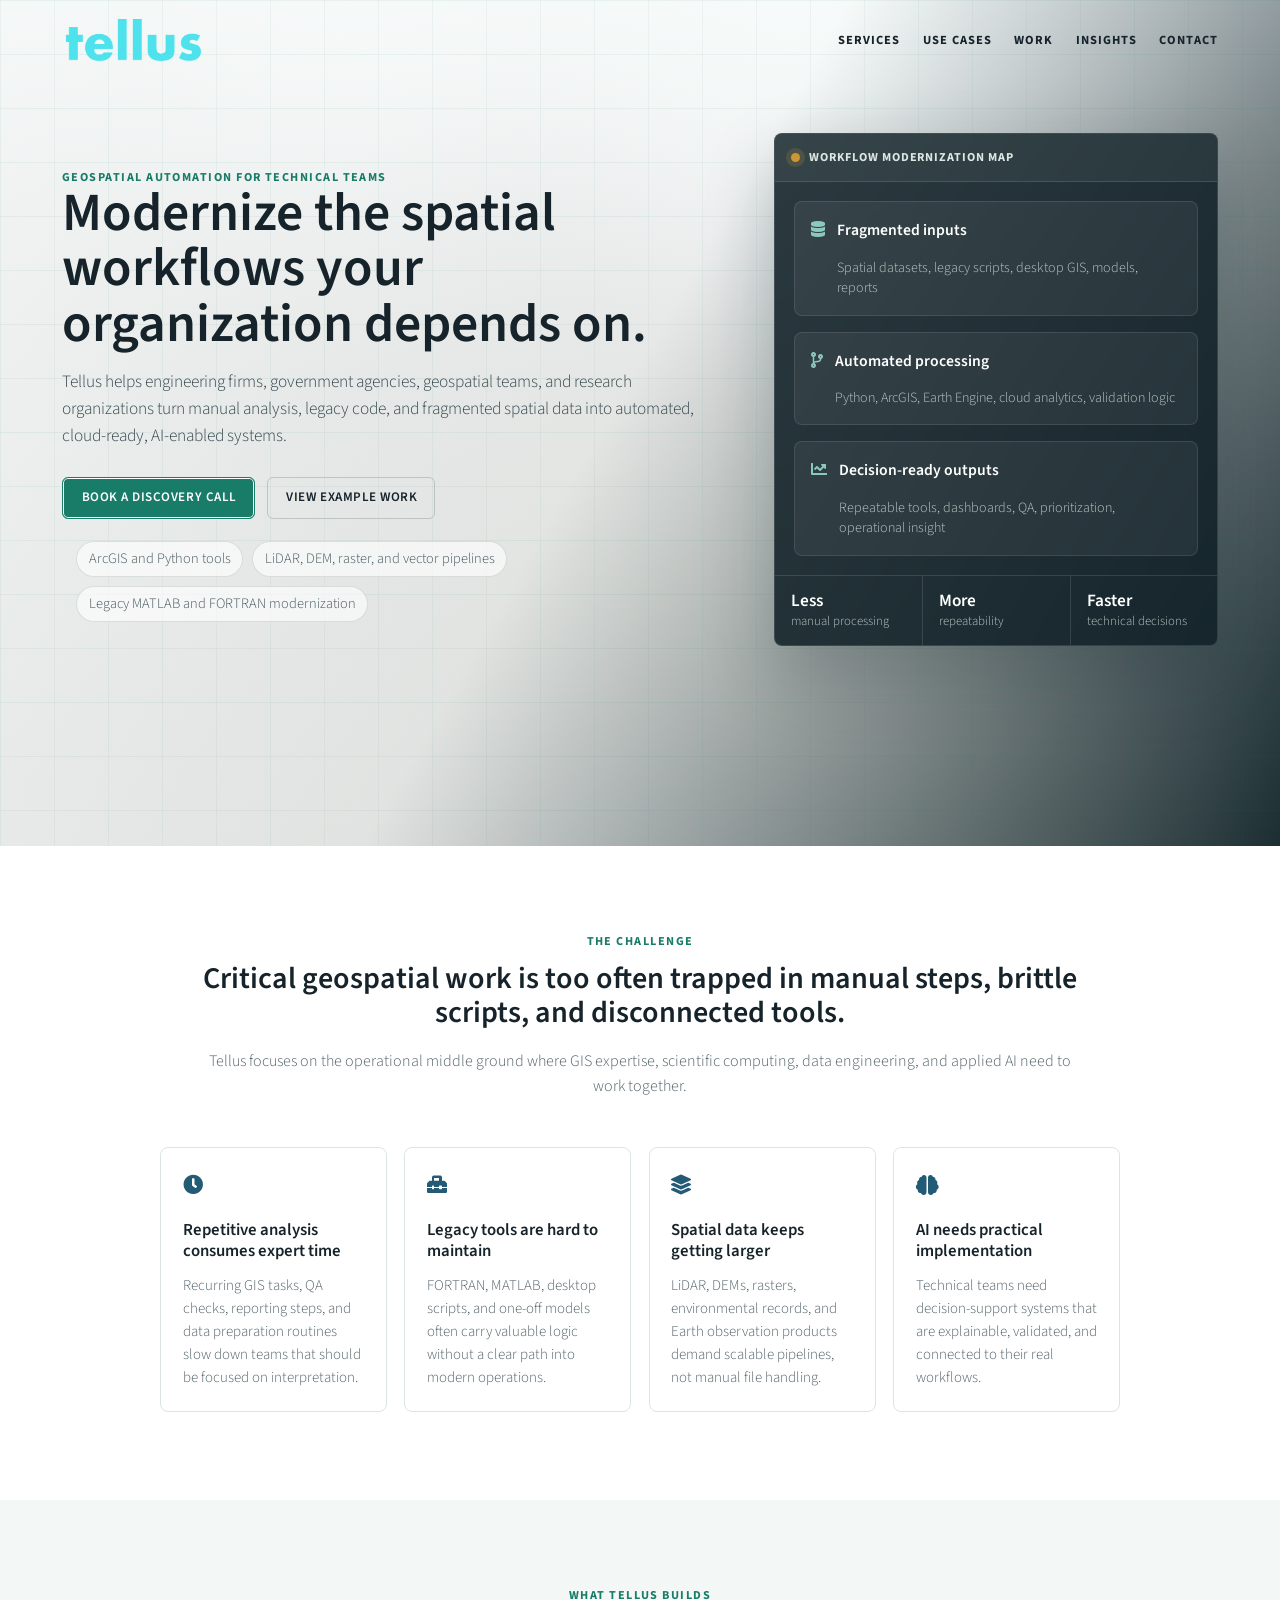
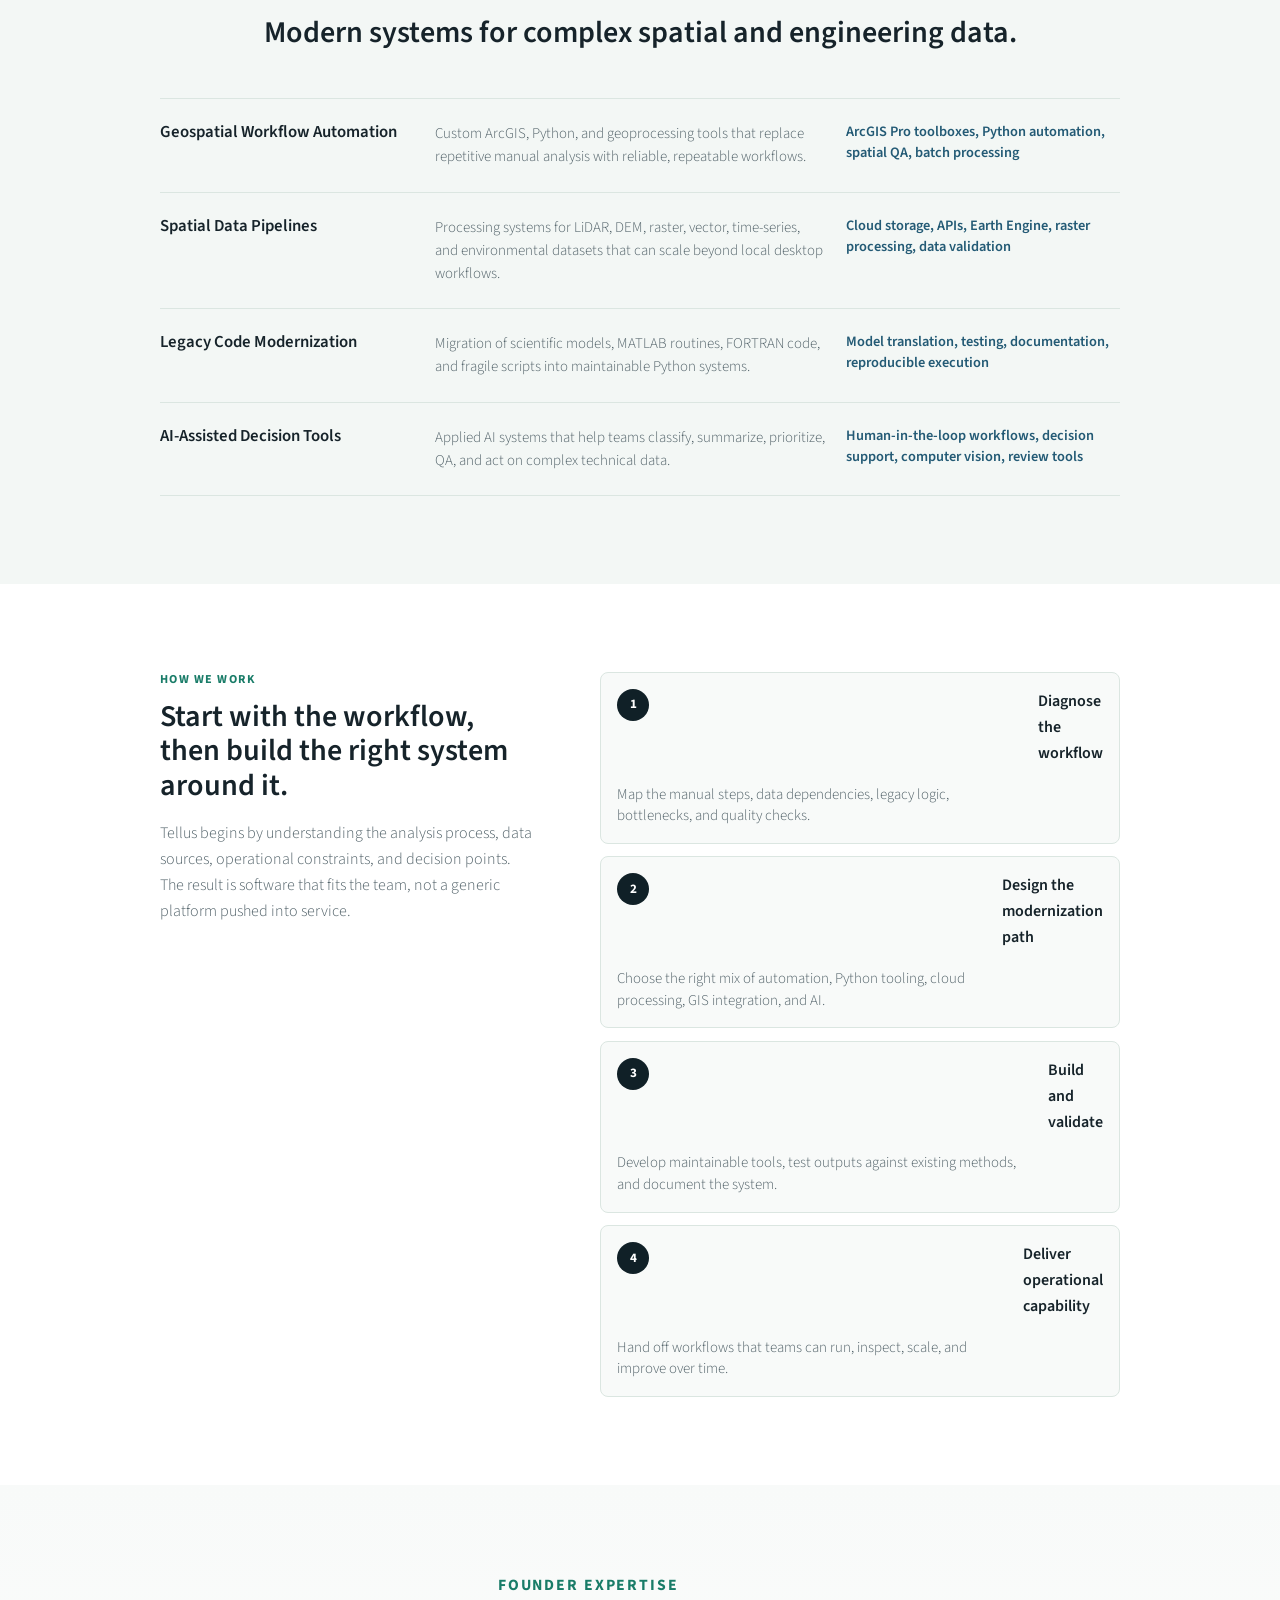
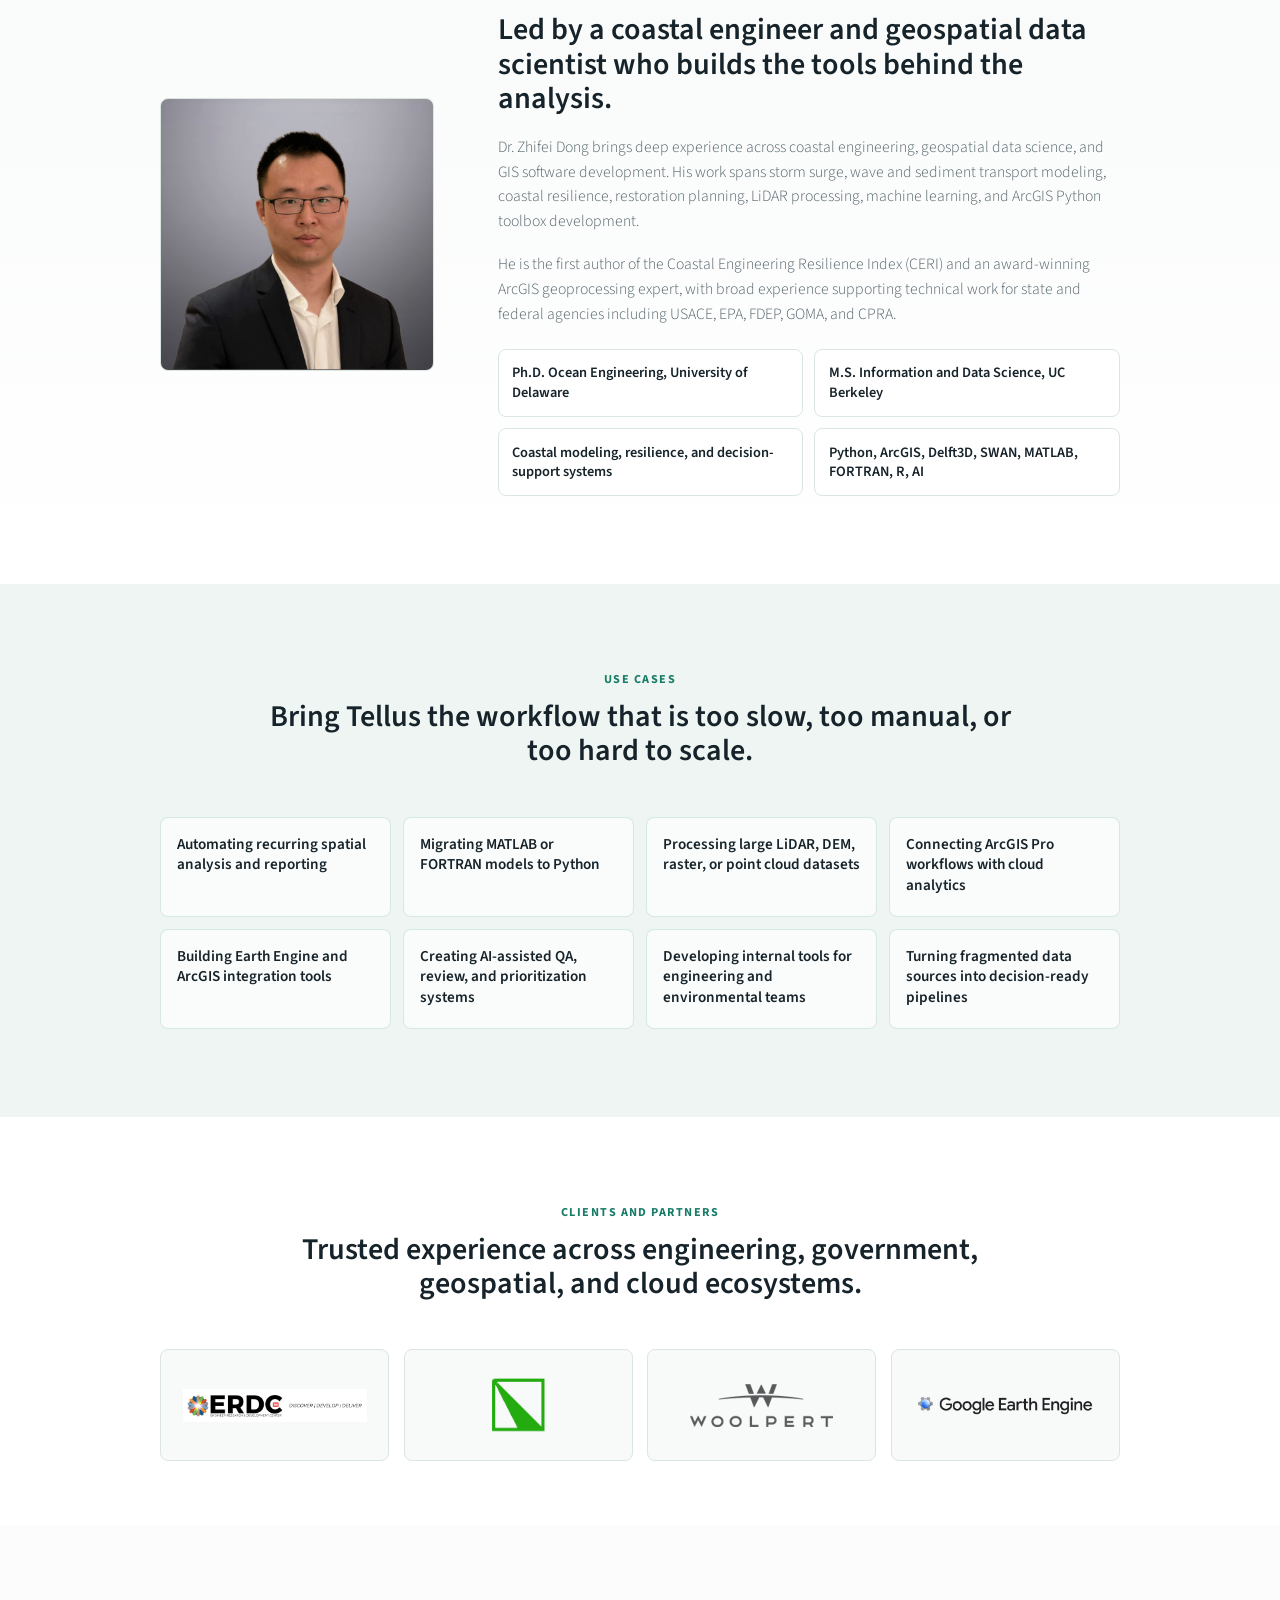
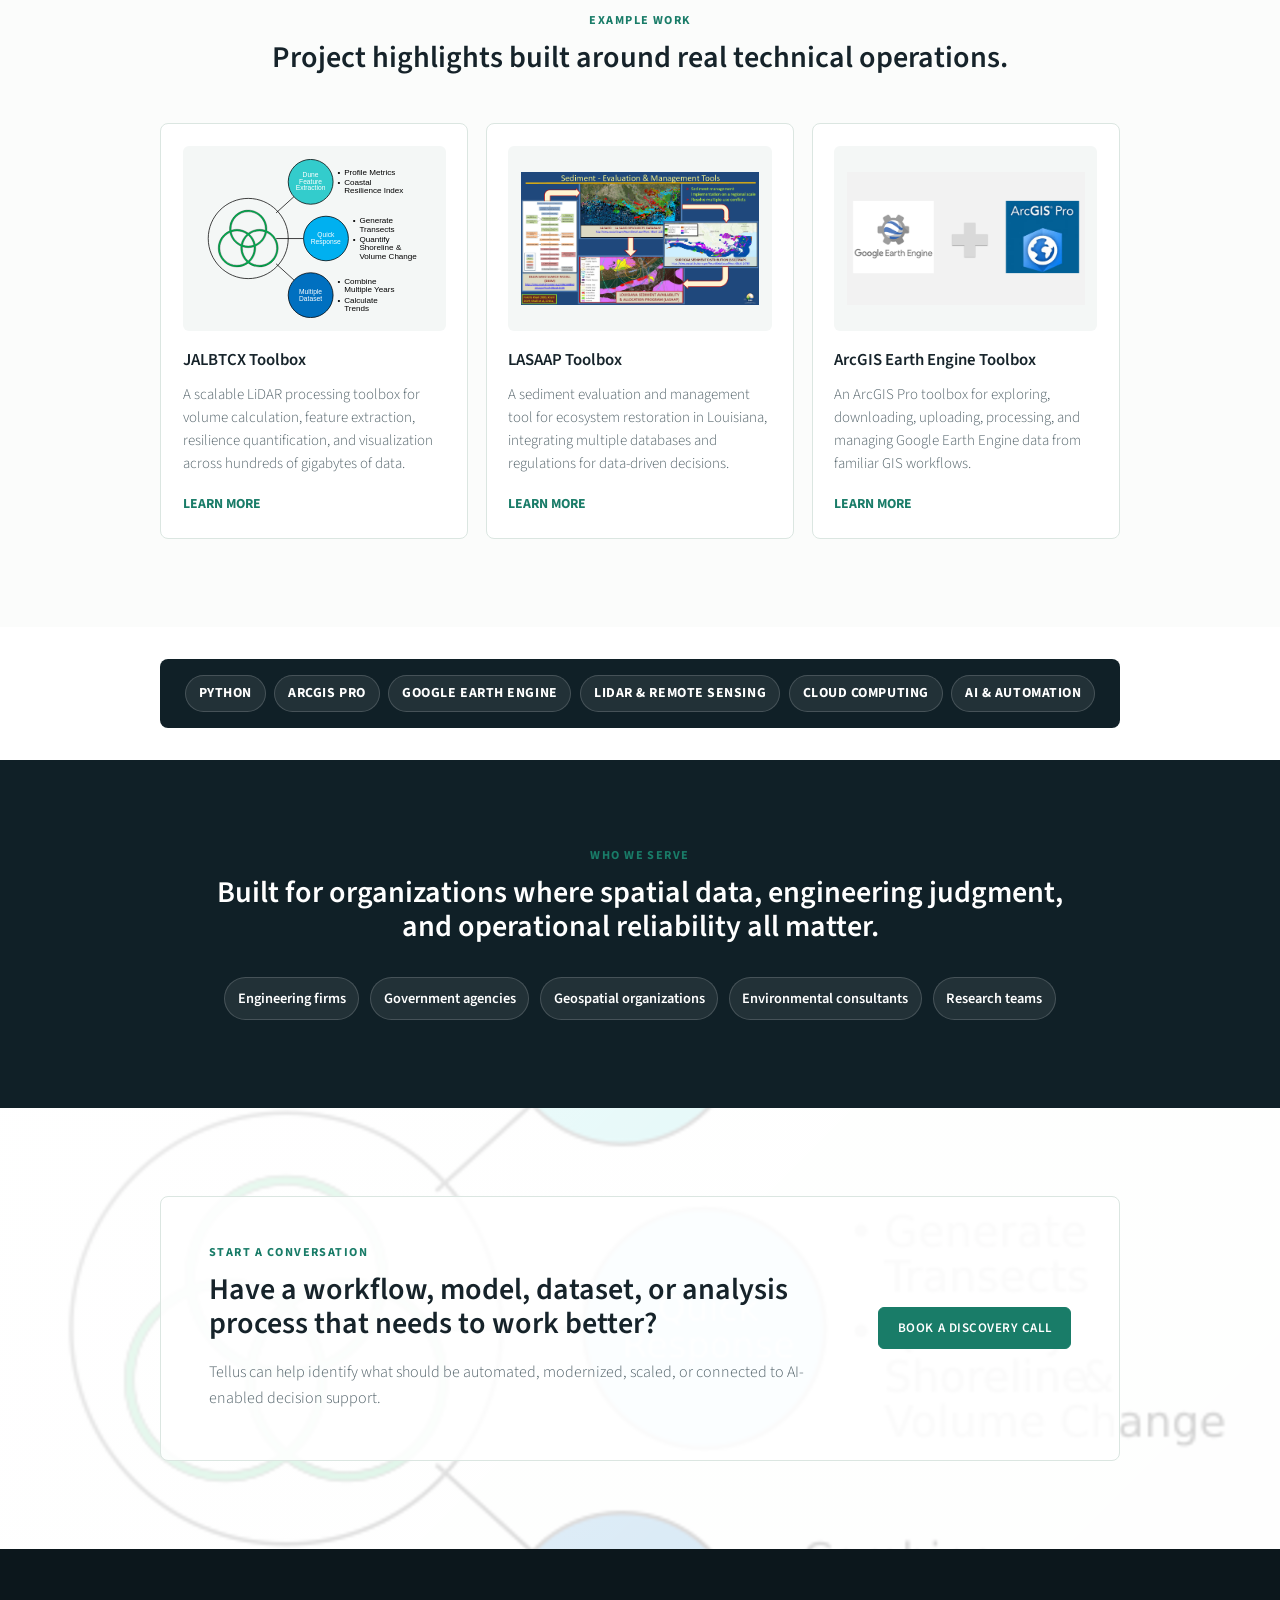
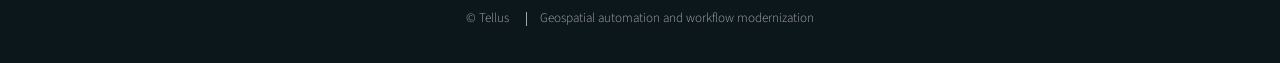
==== commit e7f89f21: "add insights" ====
--- a/index.html
+++ b/index.html
@@ -32,6 +32,7 @@
 					<a href="#services">Services</a>
 					<a href="#use-cases">Use Cases</a>
 					<a href="#work">Work</a>
+					<a href="insights.html">Insights</a>
 					<a href="#contact">Contact</a>
 				</div>
 			</nav>
@@ -382,4 +383,4 @@
 
 </body>
 
-</html>+</html>
--- a/assets/css/tellus.css
+++ b/assets/css/tellus.css
@@ -652,6 +652,241 @@
 	padding: 2rem 0;
 }
 
+.insights-section {
+	background: var(--tellus-soft);
+}
+
+.insights-page-top {
+	background: #fbfcfb;
+	border-bottom: 1px solid var(--tellus-line);
+	padding: 1rem 2rem;
+}
+
+.insights-page-top .site-nav {
+	margin: 0 auto;
+	max-width: 1180px;
+}
+
+.nav-links a[aria-current="page"] {
+	color: var(--tellus-green);
+}
+
+.insights-page .insights-section {
+	padding-top: 4.5rem;
+}
+
+.insights-page-intro {
+	max-width: 900px;
+}
+
+.insights-page-intro h1 {
+	font-size: clamp(2rem, 3.5vw, 3.4rem);
+}
+
+.insight-article {
+	background: #fff;
+	border: 1px solid var(--tellus-line);
+	border-radius: 8px;
+	box-shadow: 0 22px 55px rgba(16, 32, 39, 0.08);
+	overflow: hidden;
+}
+
+.insight-header {
+	align-items: center;
+	background: linear-gradient(135deg, #102027 0%, #173b48 100%);
+	display: grid;
+	gap: clamp(2rem, 5vw, 5rem);
+	grid-template-columns: 1.15fr 0.85fr;
+	padding: clamp(1.7rem, 5vw, 4rem);
+}
+
+.insight-meta {
+	color: #8bc8bd;
+	font-size: 0.78rem;
+	font-weight: 700;
+	letter-spacing: 0.1em;
+	text-transform: uppercase;
+}
+
+.insight-header h2 {
+	color: #fff;
+	font-size: clamp(1.8rem, 3vw, 3rem);
+	line-height: 1.08;
+	margin-bottom: 0.55em;
+}
+
+.insight-deck {
+	color: #c7d5d2;
+	font-size: 1.05rem;
+	line-height: 1.55;
+	margin: 0;
+}
+
+.shoreline-graphic {
+	background: linear-gradient(180deg, #bcd9df 0 44%, #e8d8ae 44% 100%);
+	border: 1px solid rgba(255, 255, 255, 0.2);
+	border-radius: 8px;
+	display: block;
+	height: 245px;
+	overflow: hidden;
+	position: relative;
+}
+
+.structure-icon {
+	color: var(--tellus-dark);
+	font-size: 3rem;
+	position: absolute;
+	right: 12%;
+	top: 21%;
+	z-index: 2;
+}
+
+.shoreline-year {
+	border-left: 3px dashed;
+	height: 58%;
+	position: absolute;
+	top: 42%;
+	transform: rotate(12deg);
+}
+
+.shoreline-year span {
+	background: rgba(255, 255, 255, 0.9);
+	border-radius: 4px;
+	font-size: 0.68rem;
+	font-weight: 700;
+	left: 0.45rem;
+	padding: 0.25rem 0.4rem;
+	position: absolute;
+	top: 1rem;
+	transform: rotate(-12deg);
+	line-height: 1.2;
+	min-width: 5.5rem;
+	text-align: center;
+}
+
+.year-now {
+	border-color: var(--tellus-green);
+	left: 26%;
+}
+
+.year-future {
+	border-color: #b55b3c;
+	left: 57%;
+}
+
+.year-future span {
+	left: -0.35rem;
+}
+
+.insight-body {
+	margin: 0 auto;
+	max-width: 900px;
+	padding: clamp(1.7rem, 5vw, 4.25rem);
+}
+
+.insight-body p,
+.insight-body li {
+	font-size: 1rem;
+	line-height: 1.72;
+}
+
+.insight-body a:not(.button) {
+	border-bottom: 1px solid rgba(25, 124, 104, 0.35);
+	color: var(--tellus-green);
+	font-weight: 600;
+}
+
+.article-lead {
+	color: var(--tellus-ink);
+	font-size: 1.16rem !important;
+}
+
+.insight-body > h3 {
+	color: var(--tellus-ink);
+	font-size: 1.35rem;
+	font-weight: 600;
+	margin: 2.3rem 0 0.75rem;
+}
+
+.assessment-grid {
+	display: grid;
+	gap: 0.8rem;
+	grid-template-columns: repeat(3, 1fr);
+	margin: 2rem 0;
+}
+
+.assessment-grid div {
+	background: #f4f8f6;
+	border: 1px solid var(--tellus-line);
+	border-radius: 8px;
+	padding: 1.15rem;
+}
+
+.assessment-grid .icon {
+	color: var(--tellus-blue);
+	font-size: 1.15rem;
+}
+
+.assessment-grid h4 {
+	color: var(--tellus-ink);
+	font-size: 0.98rem;
+	font-weight: 600;
+	margin: 0.8rem 0 0.45rem;
+}
+
+.assessment-grid p {
+	font-size: 0.88rem;
+	line-height: 1.5;
+	margin: 0;
+}
+
+.insight-body blockquote {
+	background: #eef5f2;
+	border-left: 4px solid var(--tellus-green);
+	color: var(--tellus-ink);
+	font-size: 1.2rem;
+	font-style: normal;
+	line-height: 1.55;
+	margin: 2rem 0;
+	padding: 1.35rem 1.5rem;
+}
+
+.article-checklist {
+	list-style: none;
+	margin: 0 0 2rem;
+	padding: 0;
+}
+
+.article-checklist li {
+	border-bottom: 1px solid var(--tellus-line);
+	padding: 0.65rem 0 0.65rem 1.65rem;
+	position: relative;
+}
+
+.article-checklist li:before {
+	color: var(--tellus-green);
+	content: "\2713";
+	font-weight: 700;
+	left: 0;
+	position: absolute;
+}
+
+.article-footer {
+	align-items: center;
+	border-top: 1px solid var(--tellus-line);
+	display: grid;
+	gap: 1.5rem;
+	grid-template-columns: 1fr auto;
+	margin-top: 2.5rem;
+	padding-top: 1.5rem;
+}
+
+.article-footer p {
+	font-size: 0.82rem;
+	line-height: 1.5;
+	margin: 0;
+}
+
 .tech-strip {
 	background: var(--tellus-dark);
 	border-radius: 8px;
@@ -750,7 +985,9 @@
 	.hero-grid,
 	.service-list article,
 	.founder-grid,
-	.contact-panel {
+	.contact-panel,
+	.insight-header,
+	.article-footer {
 		grid-template-columns: 1fr;
 	}
 
@@ -803,12 +1040,20 @@
 		grid-template-columns: 1fr;
 	}
 
+	.assessment-grid {
+		grid-template-columns: 1fr;
+	}
+
 	.tellus-section {
 		padding: 4rem 0;
 	}
 }
 
 @media screen and (max-width: 620px) {
+	.insights-page-top {
+		padding: 1rem 1.1rem;
+	}
+
 	.site-nav {
 		display: block;
 	}
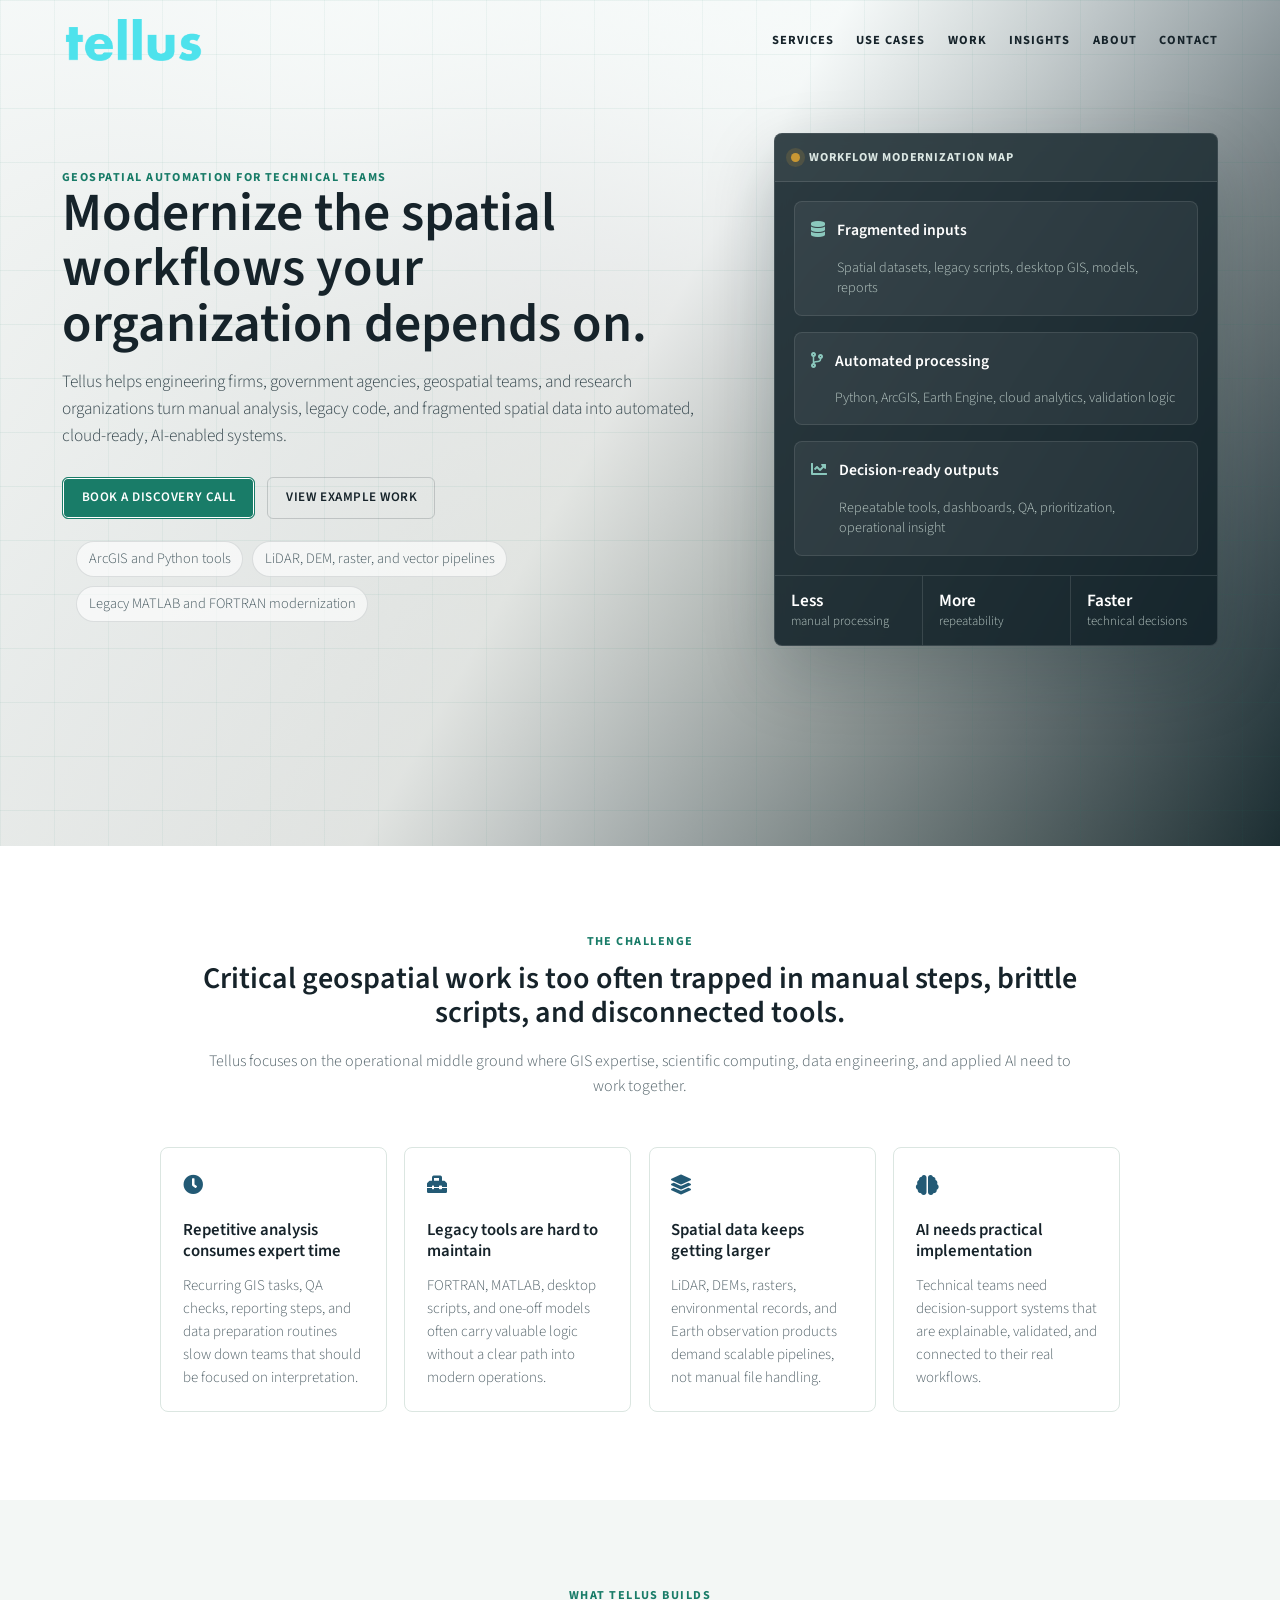
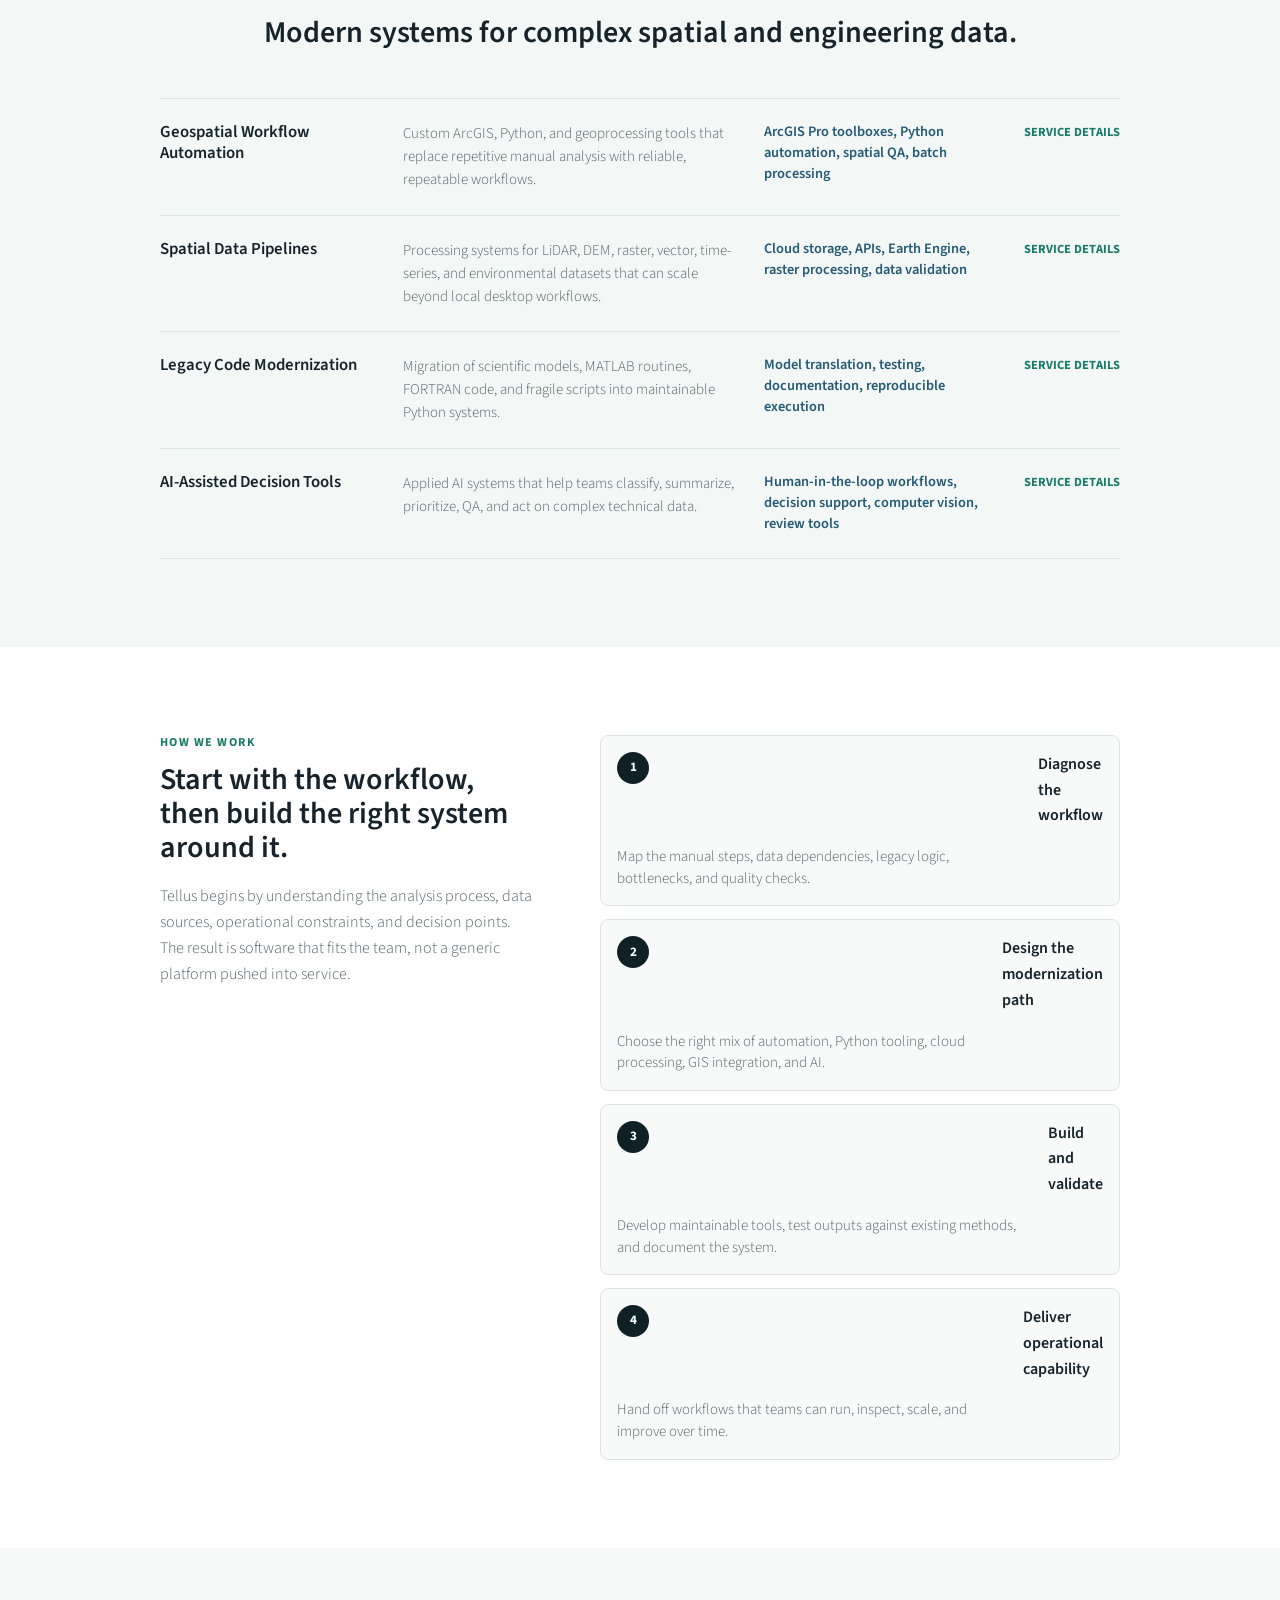
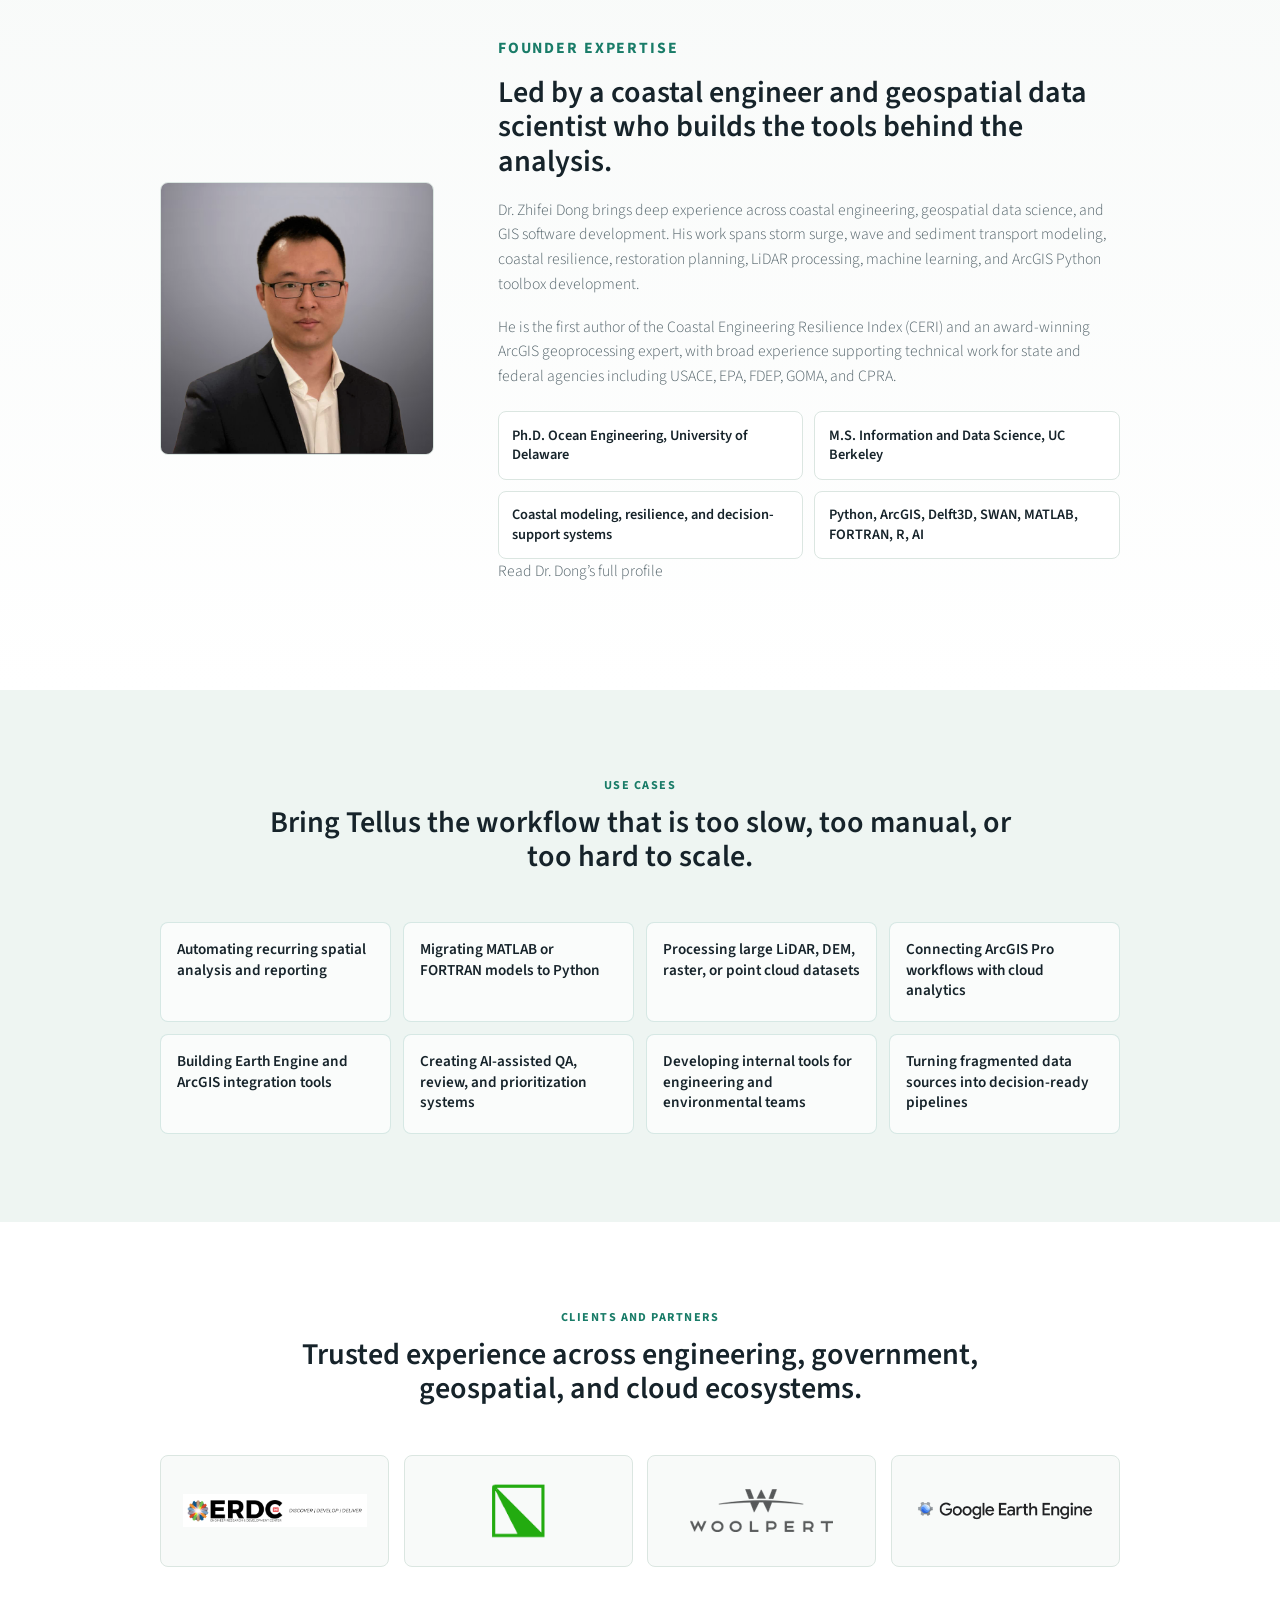
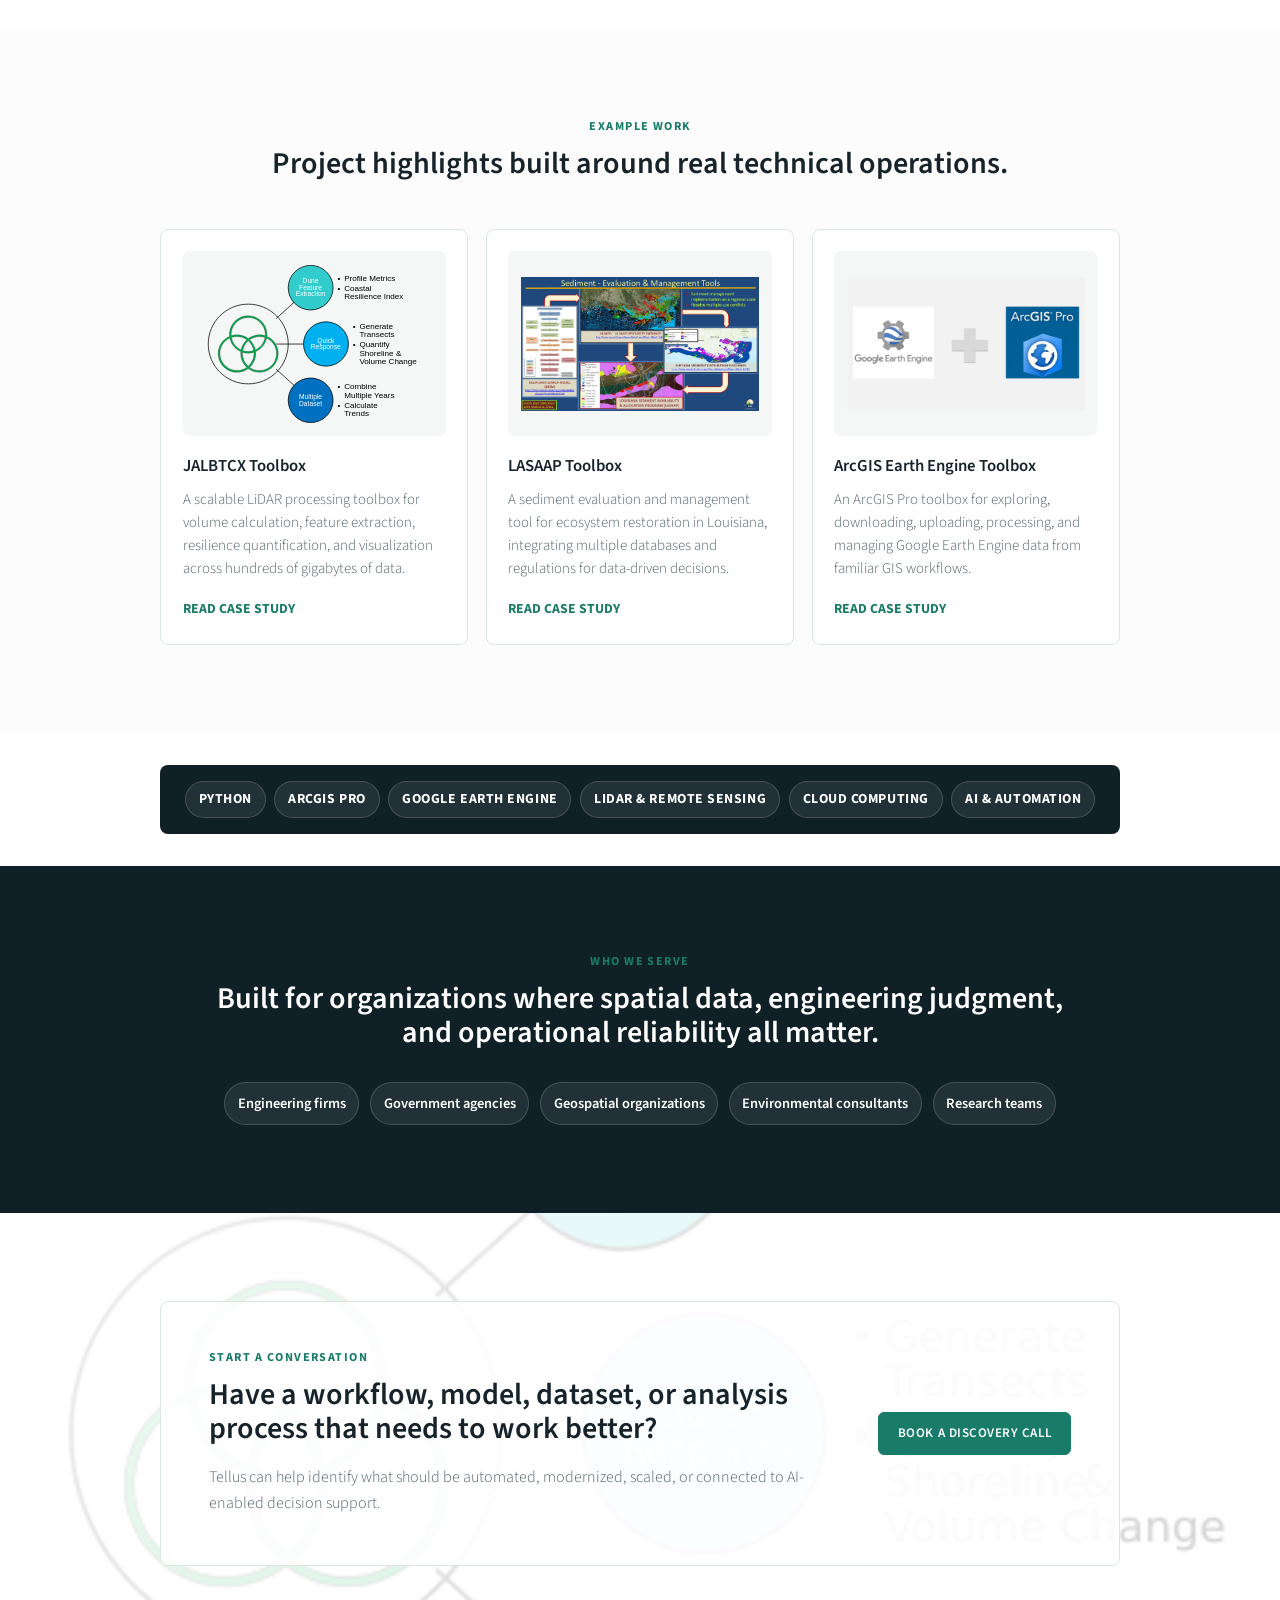
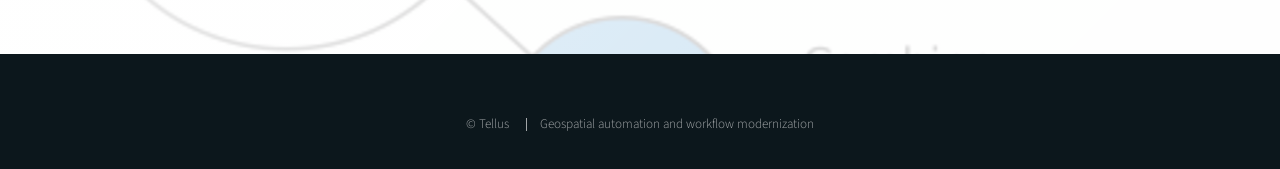
==== commit 02f5236b: "update webiste for GEO" ====
--- a/index.html
+++ b/index.html
@@ -13,10 +13,33 @@
 	<meta name="viewport" content="width=device-width, initial-scale=1, user-scalable=no" />
 	<meta name="description"
 		content="Tellus helps engineering, government, and research teams modernize geospatial workflows with automation, Python, cloud analytics, and applied AI." />
-	<link rel="stylesheet" href="assets/css/main.css" />
-	<link rel="stylesheet" href="assets/css/tellus.css" />
+	<link rel="canonical" href="https://www.tellusai.com/" />
+	<meta property="og:type" content="website" />
+	<meta property="og:site_name" content="Tellus" />
+	<meta property="og:title" content="Tellus | Geospatial Automation and Workflow Modernization" />
+	<meta property="og:description" content="Production GIS tools, spatial data pipelines, scientific-code modernization, and practical AI systems for technical teams." />
+	<meta property="og:url" content="https://www.tellusai.com/" />
+	<meta name="twitter:card" content="summary" />
+	<meta name="twitter:title" content="Tellus | Geospatial Automation" />
+	<meta name="twitter:description" content="Modern geospatial, engineering, and applied AI systems for technical teams." />
+	<script type="application/ld+json">
+	{
+		"@context": "https://schema.org",
+		"@type": "ProfessionalService",
+		"@id": "https://www.tellusai.com/#organization",
+		"name": "Tellus",
+		"url": "https://www.tellusai.com/",
+		"logo": "https://www.tellusai.com/images/Tellus_Logo_square_tight.png",
+		"description": "Tellus builds geospatial automation, spatial data pipelines, modern scientific software, and AI-assisted decision tools.",
+		"founder": {"@type": "Person", "name": "Dr. Zhifei Dong", "url": "https://www.tellusai.com/about.html"},
+		"knowsAbout": ["Geospatial workflow automation", "ArcGIS", "Python", "Google Earth Engine", "LiDAR", "Coastal engineering", "Spatial data pipelines", "Applied artificial intelligence"],
+		"email": "zhifei.dong@tellusai.com"
+	}
+	</script>
+	<link rel="stylesheet" href="assets/css/main.css?v=20260813" />
+	<link rel="stylesheet" href="assets/css/tellus.css?v=20260817c" />
 	<noscript>
-		<link rel="stylesheet" href="assets/css/noscript.css" />
+		<link rel="stylesheet" href="assets/css/noscript.css?v=20260813" />
 	</noscript>
 </head>
 
@@ -29,10 +52,11 @@
 					<img src="images/Tellus_Logo_clear.png" alt="Tellus" />
 				</a>
 				<div class="nav-links">
-					<a href="#services">Services</a>
+					<a href="services.html">Services</a>
 					<a href="#use-cases">Use Cases</a>
-					<a href="#work">Work</a>
+					<a href="case-studies.html">Work</a>
 					<a href="insights.html">Insights</a>
+					<a href="about.html">About</a>
 					<a href="#contact">Contact</a>
 				</div>
 			</nav>
@@ -144,24 +168,28 @@
 					<p>Custom ArcGIS, Python, and geoprocessing tools that replace repetitive manual analysis with
 						reliable, repeatable workflows.</p>
 					<span>ArcGIS Pro toolboxes, Python automation, spatial QA, batch processing</span>
+					<a href="services.html#geospatial-automation">Service details</a>
 				</article>
 				<article>
 					<h3>Spatial Data Pipelines</h3>
 					<p>Processing systems for LiDAR, DEM, raster, vector, time-series, and environmental datasets that
 						can scale beyond local desktop workflows.</p>
 					<span>Cloud storage, APIs, Earth Engine, raster processing, data validation</span>
+					<a href="services.html#data-pipelines">Service details</a>
 				</article>
 				<article>
 					<h3>Legacy Code Modernization</h3>
 					<p>Migration of scientific models, MATLAB routines, FORTRAN code, and fragile scripts into
 						maintainable Python systems.</p>
 					<span>Model translation, testing, documentation, reproducible execution</span>
+					<a href="services.html#code-modernization">Service details</a>
 				</article>
 				<article>
 					<h3>AI-Assisted Decision Tools</h3>
 					<p>Applied AI systems that help teams classify, summarize, prioritize, QA, and act on complex
 						technical data.</p>
 					<span>Human-in-the-loop workflows, decision support, computer vision, review tools</span>
+					<a href="services.html#applied-ai">Service details</a>
 				</article>
 			</div>
 		</div>
@@ -227,6 +255,7 @@
 						<span>Coastal modeling, resilience, and decision-support systems</span>
 						<span>Python, ArcGIS, Delft3D, SWAN, MATLAB, FORTRAN, R, AI</span>
 					</div>
+					<p><a href="about.html">Read Dr. Dong&rsquo;s full profile</a></p>
 				</div>
 			</div>
 		</div>
@@ -296,7 +325,7 @@
 					<h3>JALBTCX Toolbox</h3>
 					<p>A scalable LiDAR processing toolbox for volume calculation, feature extraction, resilience
 						quantification, and visualization across hundreds of gigabytes of data.</p>
-					<a href="https://cirpwiki.info/wiki/JALBTCX" target="_blank" rel="noopener">Learn More</a>
+					<a href="case-studies.html#jalbtcx">Read Case Study</a>
 				</article>
 				<article>
 					<div class="work-image">
@@ -305,8 +334,7 @@
 					<h3>LASAAP Toolbox</h3>
 					<p>A sediment evaluation and management tool for ecosystem restoration in Louisiana, integrating
 						multiple databases and regulations for data-driven decisions.</p>
-					<a href="https://storymaps.arcgis.com/stories/20b657c8273d47bfabeead4b2f2fa12d" target="_blank"
-						rel="noopener">Learn More</a>
+					<a href="case-studies.html#lasaap">Read Case Study</a>
 				</article>
 				<article>
 					<div class="work-image">
@@ -315,8 +343,7 @@
 					<h3>ArcGIS Earth Engine Toolbox</h3>
 					<p>An ArcGIS Pro toolbox for exploring, downloading, uploading, processing, and managing Google
 						Earth Engine data from familiar GIS workflows.</p>
-					<a href="https://github.com/gee-community/arcgis-earthengine-toolbox" target="_blank"
-						rel="noopener">Learn More</a>
+					<a href="case-studies.html#earth-engine">Read Case Study</a>
 				</article>
 			</div>
 		</div>
--- a/assets/css/tellus.css
+++ b/assets/css/tellus.css
@@ -416,8 +416,15 @@
 	border-bottom: 1px solid var(--tellus-line);
 	display: grid;
 	gap: 1.3rem;
-	grid-template-columns: 0.65fr 1fr 0.7fr;
+	grid-template-columns: 0.65fr 1fr 0.7fr auto;
 	padding: 1.45rem 0;
+}
+
+.service-list article > a {
+	color: var(--tellus-green);
+	font-size: 0.78rem;
+	font-weight: 700;
+	text-transform: uppercase;
 }
 
 .service-list span {
@@ -683,12 +690,137 @@
 	font-size: clamp(2rem, 3.5vw, 3.4rem);
 }
 
+.insights-timeline {
+	border-left: 2px solid var(--tellus-line);
+	display: grid;
+	gap: 0.45rem;
+	margin: 2.2rem 0 3rem 0.45rem;
+	max-width: 960px;
+	padding-left: 1.4rem;
+}
+
+.timeline-entry {
+	align-items: center;
+	border: 0;
+	color: var(--tellus-ink);
+	display: grid;
+	gap: 1rem;
+	grid-template-columns: 8rem 0 1fr;
+	padding: 0.8rem 0;
+}
+
+.timeline-entry:hover strong {
+	color: var(--tellus-green);
+}
+
+.timeline-entry time,
+.timeline-entry small {
+	color: #687b82;
+	font-size: 0.76rem;
+}
+
+.timeline-entry strong,
+.timeline-entry small {
+	display: block;
+}
+
+.timeline-entry strong {
+	font-size: 1rem;
+	line-height: 1.35;
+	transition: color 0.2s ease;
+}
+
+.timeline-entry small {
+	margin-top: 0.15rem;
+	text-transform: uppercase;
+}
+
+.timeline-dot {
+	background: var(--tellus-green);
+	border: 4px solid var(--tellus-soft);
+	border-radius: 50%;
+	height: 14px;
+	margin-left: -1.95rem;
+	width: 14px;
+}
+
+.insights-feed {
+	display: grid;
+	gap: 3.5rem;
+}
+
+.insight-card-grid, .detail-card-grid { display: grid; gap: 1.1rem; grid-template-columns: repeat(2, minmax(0, 1fr)); }
+.insight-card, .detail-card { background: #fff; border: 1px solid var(--tellus-line); border-radius: 8px; display: flex; flex-direction: column; padding: clamp(1.35rem, 3vw, 2rem); }
+.insight-card h2, .detail-card h2, .detail-card h3 { color: var(--tellus-ink); }
+.insight-card p, .detail-card p, .detail-card li { font-size: 0.95rem; line-height: 1.62; }
+.insight-card .insight-meta { color: var(--tellus-green); }
+.insight-card a, .detail-card a { color: var(--tellus-green); font-weight: 700; margin-top: auto; }
+.detail-hero { background: linear-gradient(135deg, #102027 0%, #173b48 100%); color: #c7d5d2; padding: clamp(3.5rem, 8vw, 7rem) 0; }
+.detail-hero .eyebrow { color: #8bc8bd; }
+.detail-hero h1 { color: #fff; max-width: 980px; }
+.detail-hero p:last-child { font-size: 1.08rem; line-height: 1.6; max-width: 800px; }
+.breadcrumb { color: #6f8288; font-size: 0.8rem; margin-bottom: 1.5rem; }
+.breadcrumb a, .author-box a { color: var(--tellus-green); }
+.author-box { align-items: center; background: #f4f8f6; border: 1px solid var(--tellus-line); border-radius: 8px; display: grid; gap: 1rem; grid-template-columns: 72px 1fr; margin: 2.5rem 0; padding: 1rem; }
+.author-box img { border-radius: 6px; height: 72px; object-fit: cover; width: 72px; }
+.author-box p { font-size: 0.88rem; line-height: 1.5; margin: 0; }
+.author-box a { font-weight: 700; }
+.section-anchor { scroll-margin-top: 2rem; }
+
 .insight-article {
 	background: #fff;
 	border: 1px solid var(--tellus-line);
 	border-radius: 8px;
 	box-shadow: 0 22px 55px rgba(16, 32, 39, 0.08);
 	overflow: hidden;
+}
+
+.insight-article[id] {
+	scroll-margin-top: 2rem;
+}
+
+.energy-insight-header {
+	background: linear-gradient(135deg, #102027 0%, #164c4a 58%, #197c68 100%);
+}
+
+.energy-network-graphic {
+	background: radial-gradient(circle at center, rgba(139, 200, 189, 0.22), transparent 52%), rgba(255, 255, 255, 0.06);
+	border: 1px solid rgba(255, 255, 255, 0.2);
+	border-radius: 8px;
+	display: grid;
+	gap: 1px;
+	grid-template-columns: repeat(2, 1fr);
+	overflow: hidden;
+	position: relative;
+}
+
+.energy-node {
+	align-items: center;
+	background: rgba(10, 30, 35, 0.46);
+	color: #fff;
+	display: flex;
+	flex-direction: column;
+	gap: 0.55rem;
+	justify-content: center;
+	min-height: 118px;
+	padding: 1rem;
+	text-align: center;
+}
+
+.energy-node .icon {
+	color: #8bc8bd;
+	font-size: 1.5rem;
+}
+
+.energy-node strong {
+	color: #fff;
+	font-size: 0.82rem;
+	letter-spacing: 0.06em;
+	text-transform: uppercase;
+}
+
+.energy-capability-grid div {
+	background: #f1f8f4;
 }
 
 .insight-header {
@@ -708,6 +840,7 @@
 	text-transform: uppercase;
 }
 
+.insight-header h1,
 .insight-header h2 {
 	color: #fff;
 	font-size: clamp(1.8rem, 3vw, 3rem);
@@ -1040,8 +1173,14 @@
 		grid-template-columns: 1fr;
 	}
 
+	.insight-card-grid, .detail-card-grid { grid-template-columns: 1fr; }
+
 	.assessment-grid {
 		grid-template-columns: 1fr;
+	}
+
+	.timeline-entry {
+		grid-template-columns: 7rem 0 1fr;
 	}
 
 	.tellus-section {
@@ -1065,6 +1204,20 @@
 	.nav-links {
 		justify-content: flex-start;
 		margin-top: 1rem;
+	}
+
+	.timeline-entry {
+		align-items: start;
+		gap: 0.6rem;
+		grid-template-columns: 0 1fr;
+	}
+
+	.timeline-entry time {
+		grid-column: 2;
+	}
+
+	.timeline-entry > span:last-child {
+		grid-column: 2;
 	}
 
 	h1 {
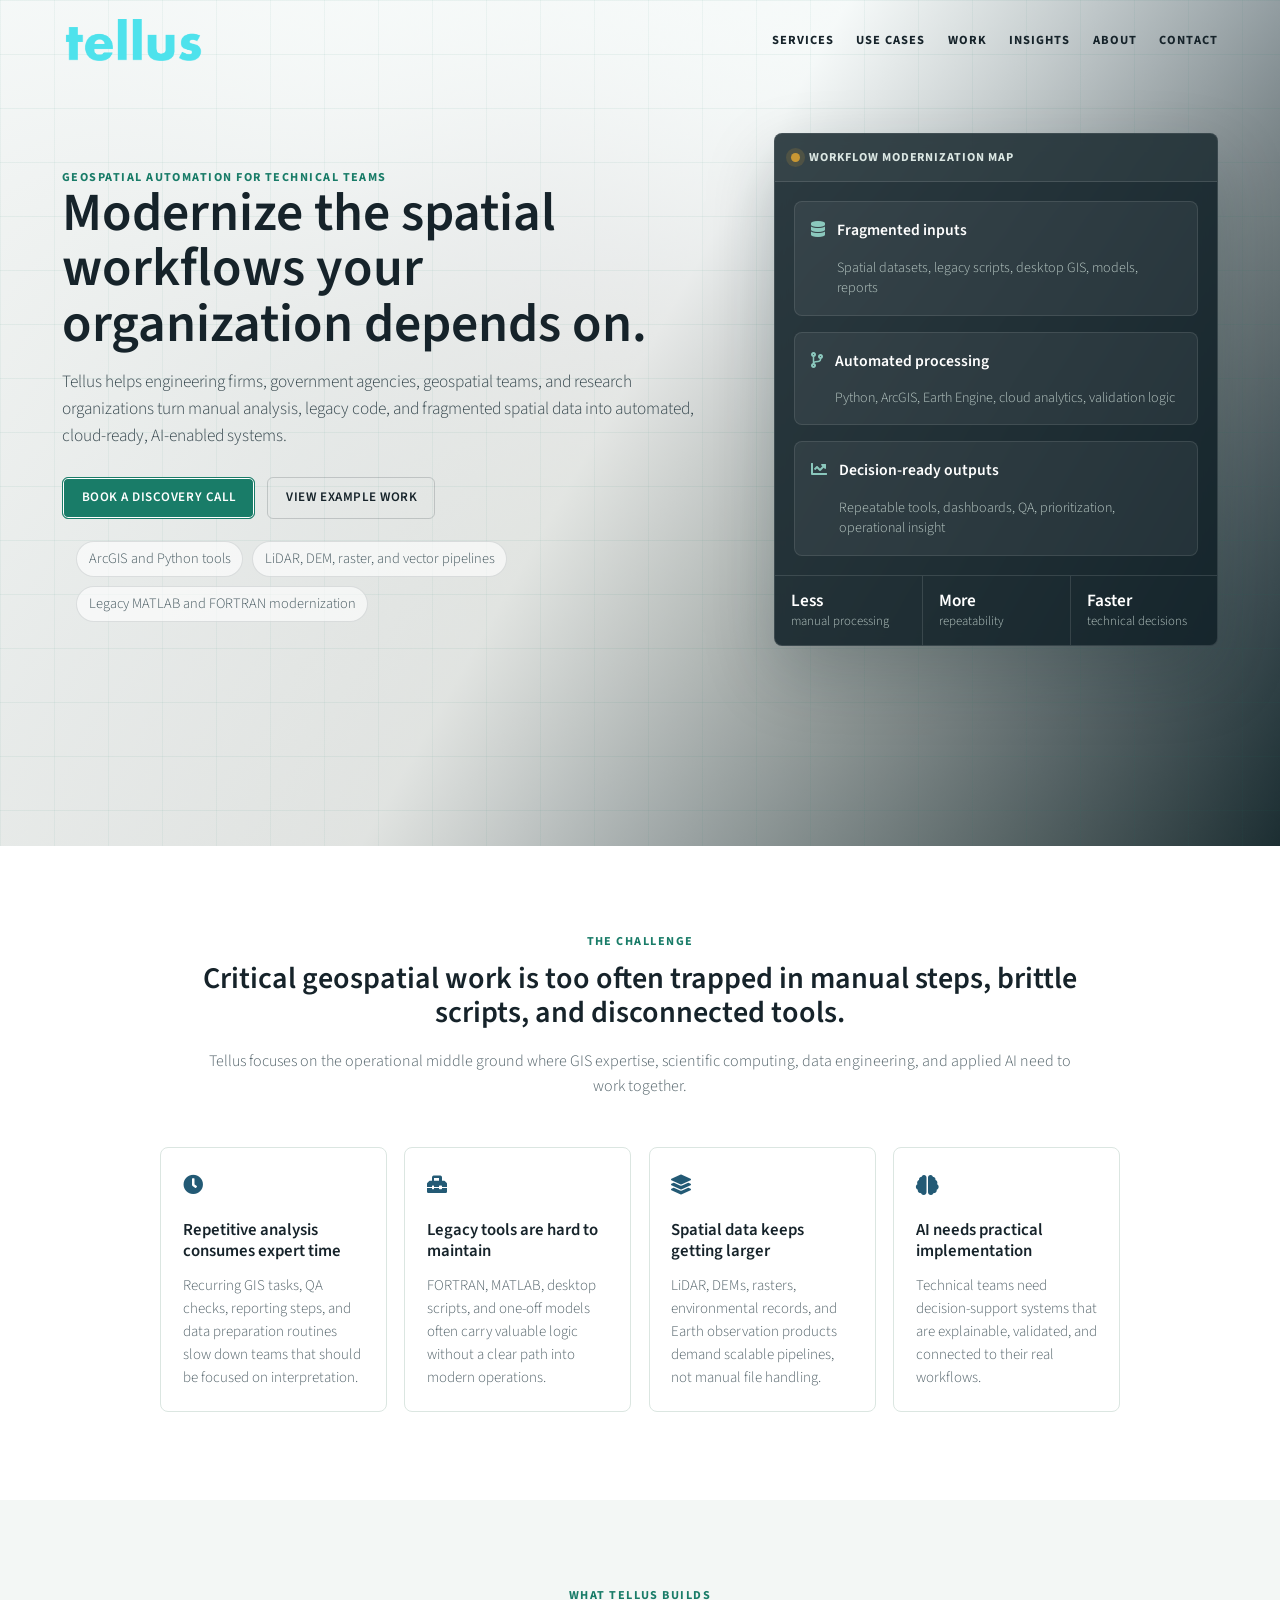
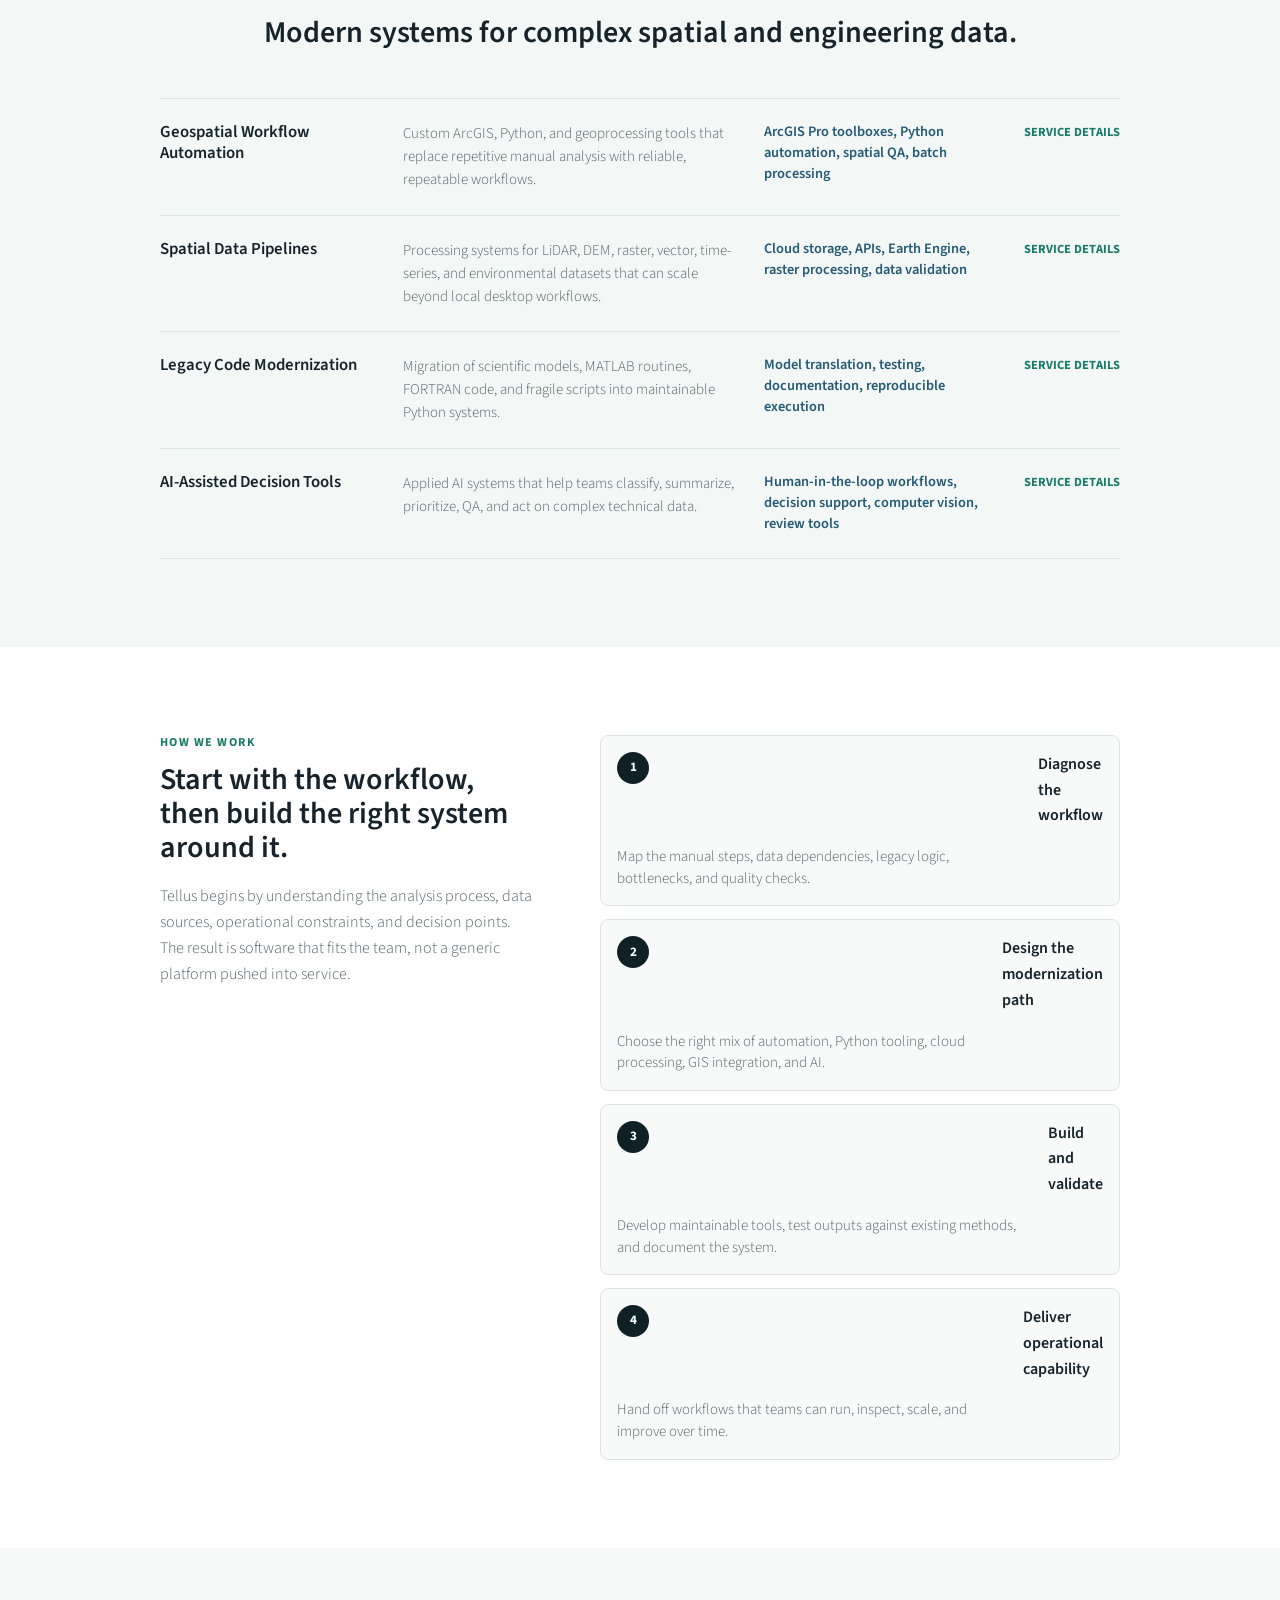
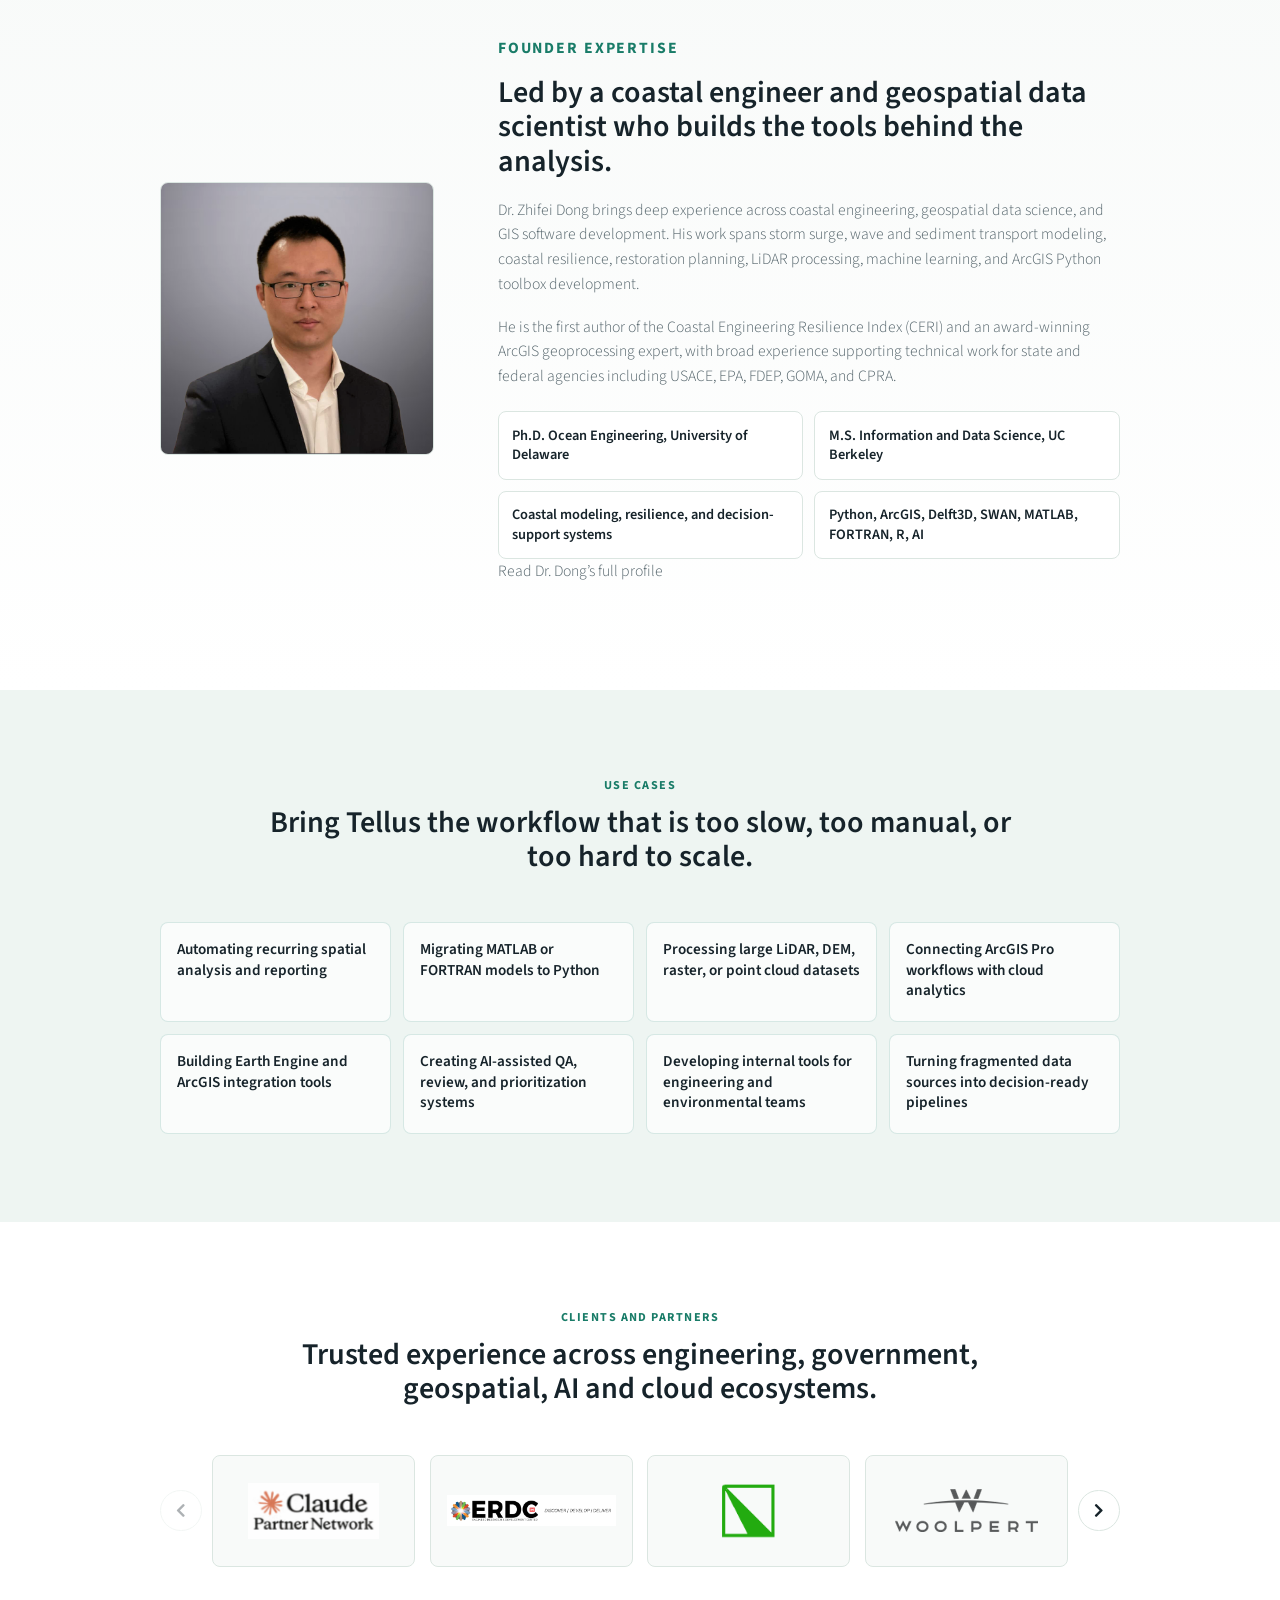
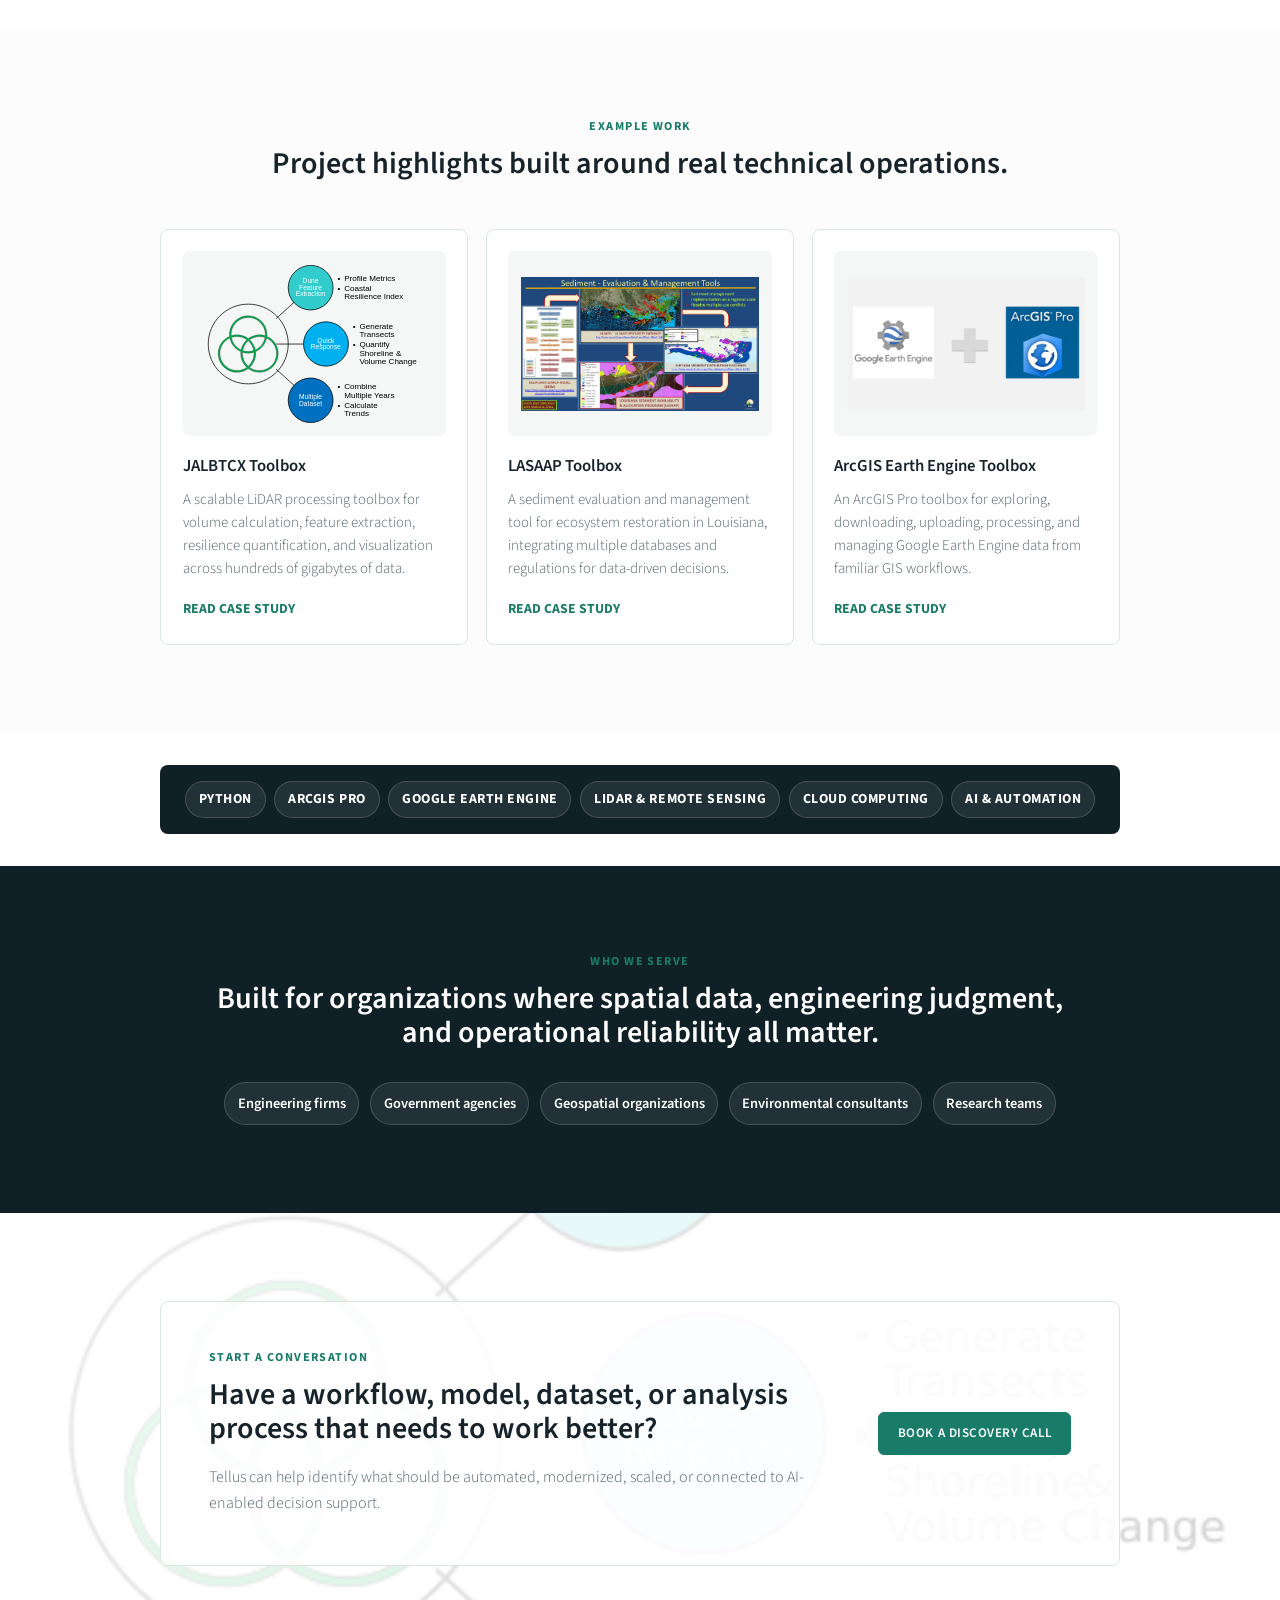
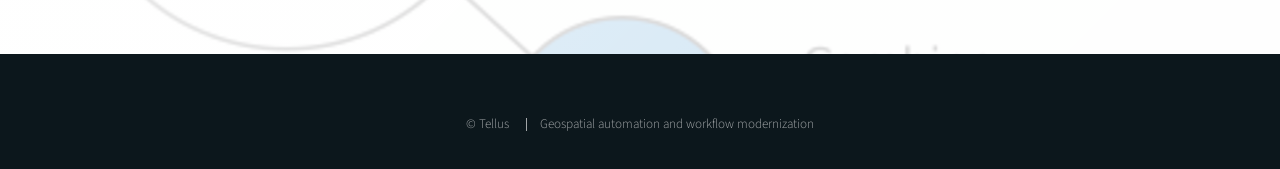
==== commit eede5203: "add partner logo" ====
--- a/index.html
+++ b/index.html
@@ -17,11 +17,13 @@
 	<meta property="og:type" content="website" />
 	<meta property="og:site_name" content="Tellus" />
 	<meta property="og:title" content="Tellus | Geospatial Automation and Workflow Modernization" />
-	<meta property="og:description" content="Production GIS tools, spatial data pipelines, scientific-code modernization, and practical AI systems for technical teams." />
+	<meta property="og:description"
+		content="Production GIS tools, spatial data pipelines, scientific-code modernization, and practical AI systems for technical teams." />
 	<meta property="og:url" content="https://www.tellusai.com/" />
 	<meta name="twitter:card" content="summary" />
 	<meta name="twitter:title" content="Tellus | Geospatial Automation" />
-	<meta name="twitter:description" content="Modern geospatial, engineering, and applied AI systems for technical teams." />
+	<meta name="twitter:description"
+		content="Modern geospatial, engineering, and applied AI systems for technical teams." />
 	<script type="application/ld+json">
 	{
 		"@context": "https://schema.org",
@@ -37,7 +39,7 @@
 	}
 	</script>
 	<link rel="stylesheet" href="assets/css/main.css?v=20260813" />
-	<link rel="stylesheet" href="assets/css/tellus.css?v=20260817c" />
+	<link rel="stylesheet" href="assets/css/tellus.css?v=20260819" />
 	<noscript>
 		<link rel="stylesheet" href="assets/css/noscript.css?v=20260813" />
 	</noscript>
@@ -284,29 +286,44 @@
 		<div class="container">
 			<div class="section-intro compact">
 				<p class="eyebrow">Clients and partners</p>
-				<h2>Trusted experience across engineering, government, geospatial, and cloud ecosystems.</h2>
-			</div>
-			<div class="partner-logos" aria-label="Client and partner organizations">
-				<span>
-					<a href="https://www.erdc.usace.army.mil/" target="_blank" rel="noopener noreferrer">
-						<img src="images/erdc_logo.png" alt="ERDC" />
-					</a>
-				</span>
-				<span>
-					<a href="https://jalbtcx.usace.army.mil/" target="_blank" rel="noopener noreferrer">
-						<img src="images/iatlas_logo.png" alt="I-ATLAS" />
-					</a>
-				</span>
-				<span>
-					<a href="https://www.woolpert.com/" target="_blank" rel="noopener noreferrer">
-						<img src="images/woolpert_logo.png" alt="Woolpert" />
-					</a>
-				</span>
-				<span>
-					<a href="https://earthengine.google.com/" target="_blank" rel="noopener noreferrer">
-						<img src="images/earth_engine_logo.png" alt="Google Earth Engine" />
-					</a>
-				</span>
+				<h2>Trusted experience across engineering, government, geospatial, AI and cloud ecosystems.</h2>
+			</div>
+			<div class="partner-carousel">
+				<button type="button" class="partner-nav prev" aria-controls="partner-logos" aria-label="Show previous partners">
+					<span class="icon solid fa-chevron-left" aria-hidden="true"></span>
+				</button>
+				<div class="partner-viewport">
+					<div class="partner-logos" id="partner-logos" aria-label="Client and partner organizations">
+						<span>
+							<a href="https://claude.com/partners/" target="_blank" rel="noopener noreferrer">
+								<img src="images/claude_partner_network.png" alt="Claude" />
+							</a>
+						</span>
+						<span>
+							<a href="https://www.erdc.usace.army.mil/" target="_blank" rel="noopener noreferrer">
+								<img src="images/erdc_logo.png" alt="ERDC" />
+							</a>
+						</span>
+						<span>
+							<a href="https://jalbtcx.usace.army.mil/" target="_blank" rel="noopener noreferrer">
+								<img src="images/iatlas_logo.png" alt="I-ATLAS" />
+							</a>
+						</span>
+						<span>
+							<a href="https://www.woolpert.com/" target="_blank" rel="noopener noreferrer">
+								<img src="images/woolpert_logo.png" alt="Woolpert" />
+							</a>
+						</span>
+						<span>
+							<a href="https://earthengine.google.com/" target="_blank" rel="noopener noreferrer">
+								<img src="images/earth_engine_logo.png" alt="Google Earth Engine" />
+							</a>
+						</span>
+					</div>
+				</div>
+				<button type="button" class="partner-nav next" aria-controls="partner-logos" aria-label="Show next partners">
+					<span class="icon solid fa-chevron-right" aria-hidden="true"></span>
+				</button>
 			</div>
 		</div>
 	</section>
@@ -406,8 +423,8 @@
 	<script src="assets/js/browser.min.js"></script>
 	<script src="assets/js/breakpoints.min.js"></script>
 	<script src="assets/js/util.js"></script>
-	<script src="assets/js/main.js"></script>
+	<script src="assets/js/main.js?v=20260819"></script>
 
 </body>
 
-</html>
+</html>
--- a/assets/css/tellus.css
+++ b/assets/css/tellus.css
@@ -562,10 +562,88 @@
 	padding-bottom: 4rem;
 }
 
+.partner-carousel {
+	--partner-visible: 4;
+	--partner-gap: 0.9rem;
+	align-items: center;
+	display: flex;
+	gap: 0.65rem;
+}
+
+.partner-viewport {
+	flex: 1;
+	min-width: 0;
+}
+
+.partner-carousel.is-ready .partner-viewport {
+	overflow: hidden;
+}
+
+.partner-nav {
+	align-items: center;
+	background: #fff !important;
+	border: 1px solid var(--tellus-line) !important;
+	border-radius: 50%;
+	box-shadow: none;
+	color: var(--tellus-ink) !important;
+	display: none;
+	flex: 0 0 2.6rem;
+	height: 2.6rem;
+	justify-content: center;
+	letter-spacing: 0;
+	line-height: 1;
+	padding: 0;
+	text-indent: 0;
+	text-transform: none;
+	width: 2.6rem;
+}
+
+.partner-nav .icon {
+	display: block;
+	font-size: 0.95rem;
+	line-height: 1;
+}
+
+.partner-nav .icon:before {
+	line-height: 1;
+}
+
+.partner-nav:hover,
+.partner-nav:focus {
+	background: rgba(25, 124, 104, 0.08) !important;
+	color: var(--tellus-green) !important;
+}
+
+.partner-nav:focus-visible {
+	outline: 2px solid var(--tellus-green);
+	outline-offset: 3px;
+}
+
+.partner-nav:disabled {
+	cursor: default;
+	opacity: 0.35;
+}
+
+.partner-nav:disabled:hover,
+.partner-nav:disabled:focus {
+	background: #fff !important;
+	color: var(--tellus-ink) !important;
+}
+
+.partner-carousel.is-ready:not(.is-static) .partner-nav {
+	display: inline-flex;
+}
+
 .partner-logos {
-	display: grid;
-	gap: 0.9rem;
-	grid-template-columns: repeat(4, 1fr);
+	display: flex;
+	flex-wrap: wrap;
+	gap: var(--partner-gap);
+}
+
+.partner-carousel.is-ready .partner-logos {
+	flex-wrap: nowrap;
+	transition: transform 0.4s ease;
+	width: 100%;
 }
 
 .partner-logos span {
@@ -582,8 +660,20 @@
 	line-height: 1.15;
 	min-height: 7rem;
 	padding: 1rem;
+	flex: 1 1 calc((100% - (var(--partner-visible) - 1) * var(--partner-gap)) / var(--partner-visible));
+	min-width: 0;
 	text-align: center;
 	text-transform: uppercase;
+}
+
+.partner-carousel.is-ready .partner-logos span {
+	flex: 0 0 calc((100% - (var(--partner-visible) - 1) * var(--partner-gap)) / var(--partner-visible));
+}
+
+@media (prefers-reduced-motion: reduce) {
+	.partner-carousel.is-ready .partner-logos {
+		transition: none;
+	}
 }
 
 .partner-logos span > a {
@@ -1129,9 +1219,12 @@
 	}
 
 	.pain-grid,
-	.use-case-grid,
-	.partner-logos {
+	.use-case-grid {
 		grid-template-columns: repeat(2, 1fr);
+	}
+
+	.partner-carousel {
+		--partner-visible: 2;
 	}
 
 	.founder-image {
@@ -1263,9 +1356,12 @@
 	.pain-grid,
 	.use-case-grid,
 	.credential-grid,
-	.partner-logos,
 	.metric-strip {
 		grid-template-columns: 1fr;
+	}
+
+	.partner-carousel {
+		--partner-visible: 1;
 	}
 
 	.metric-strip div + div {
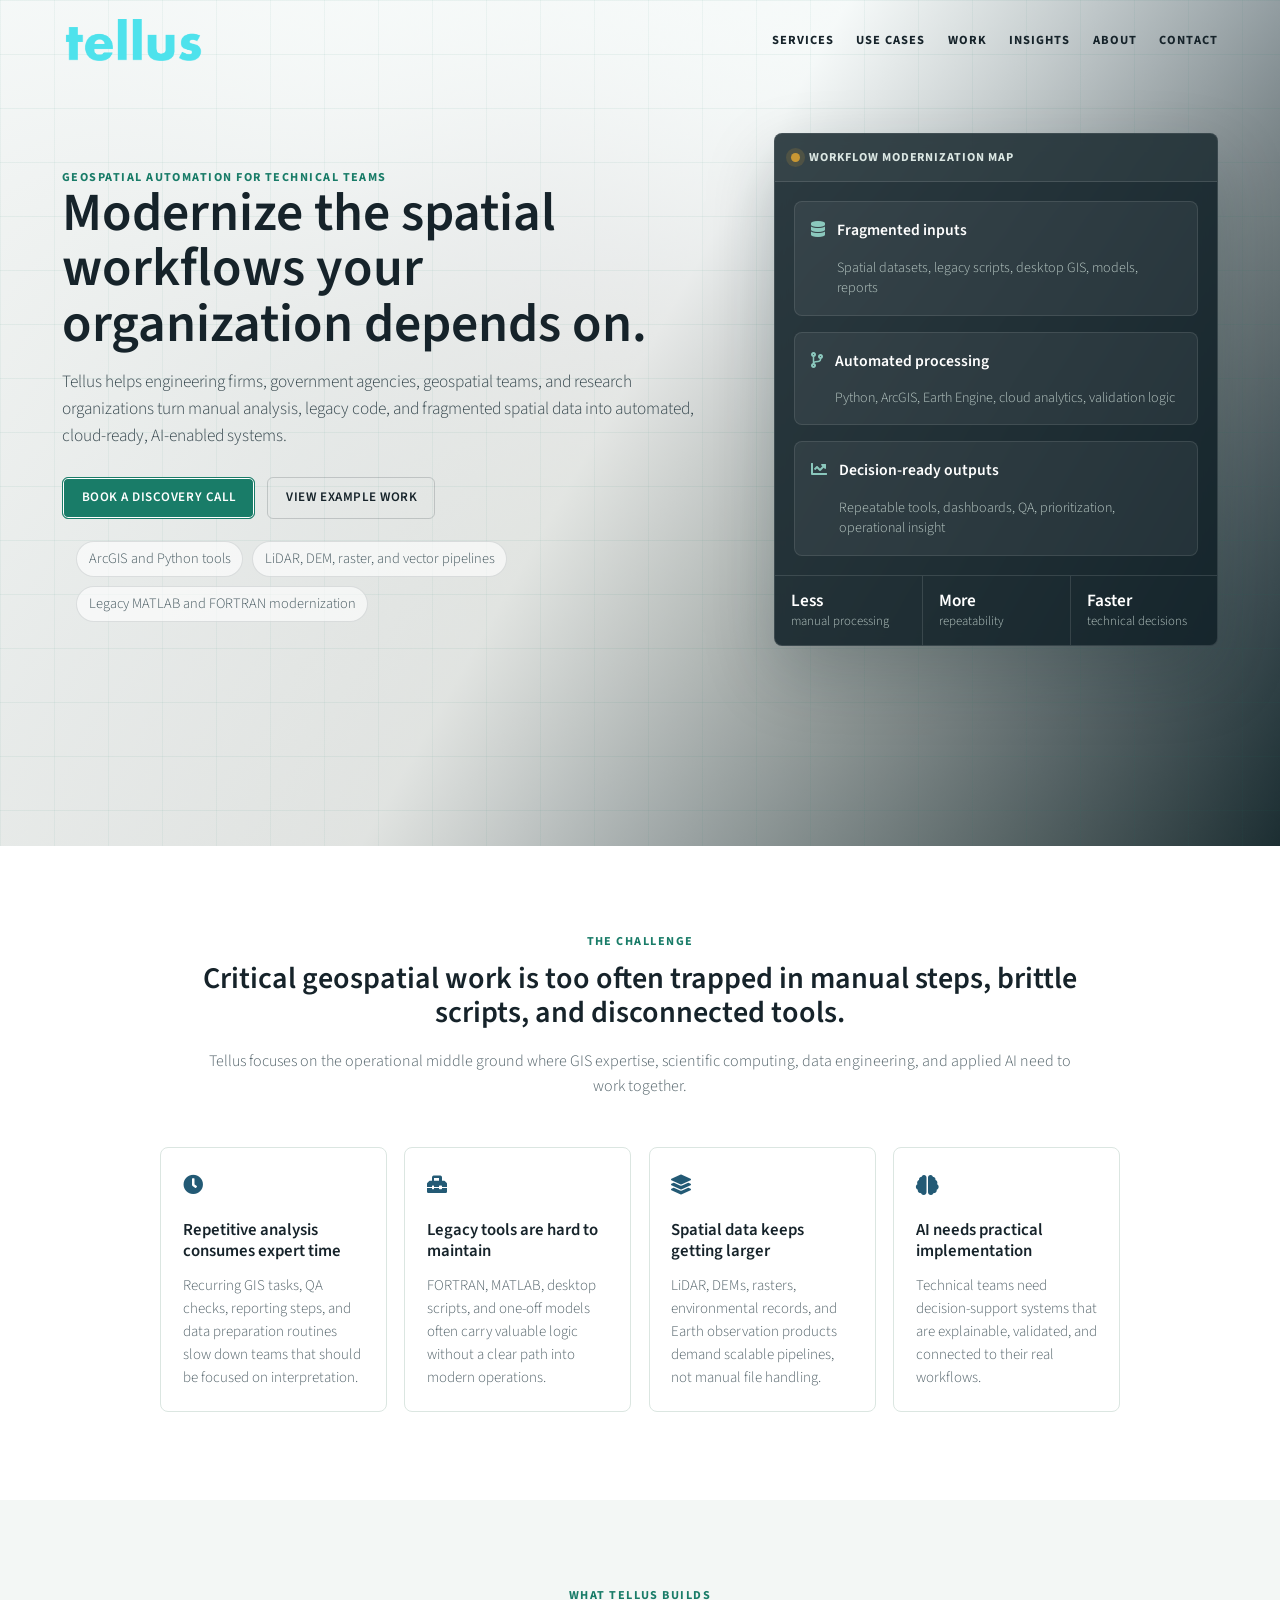
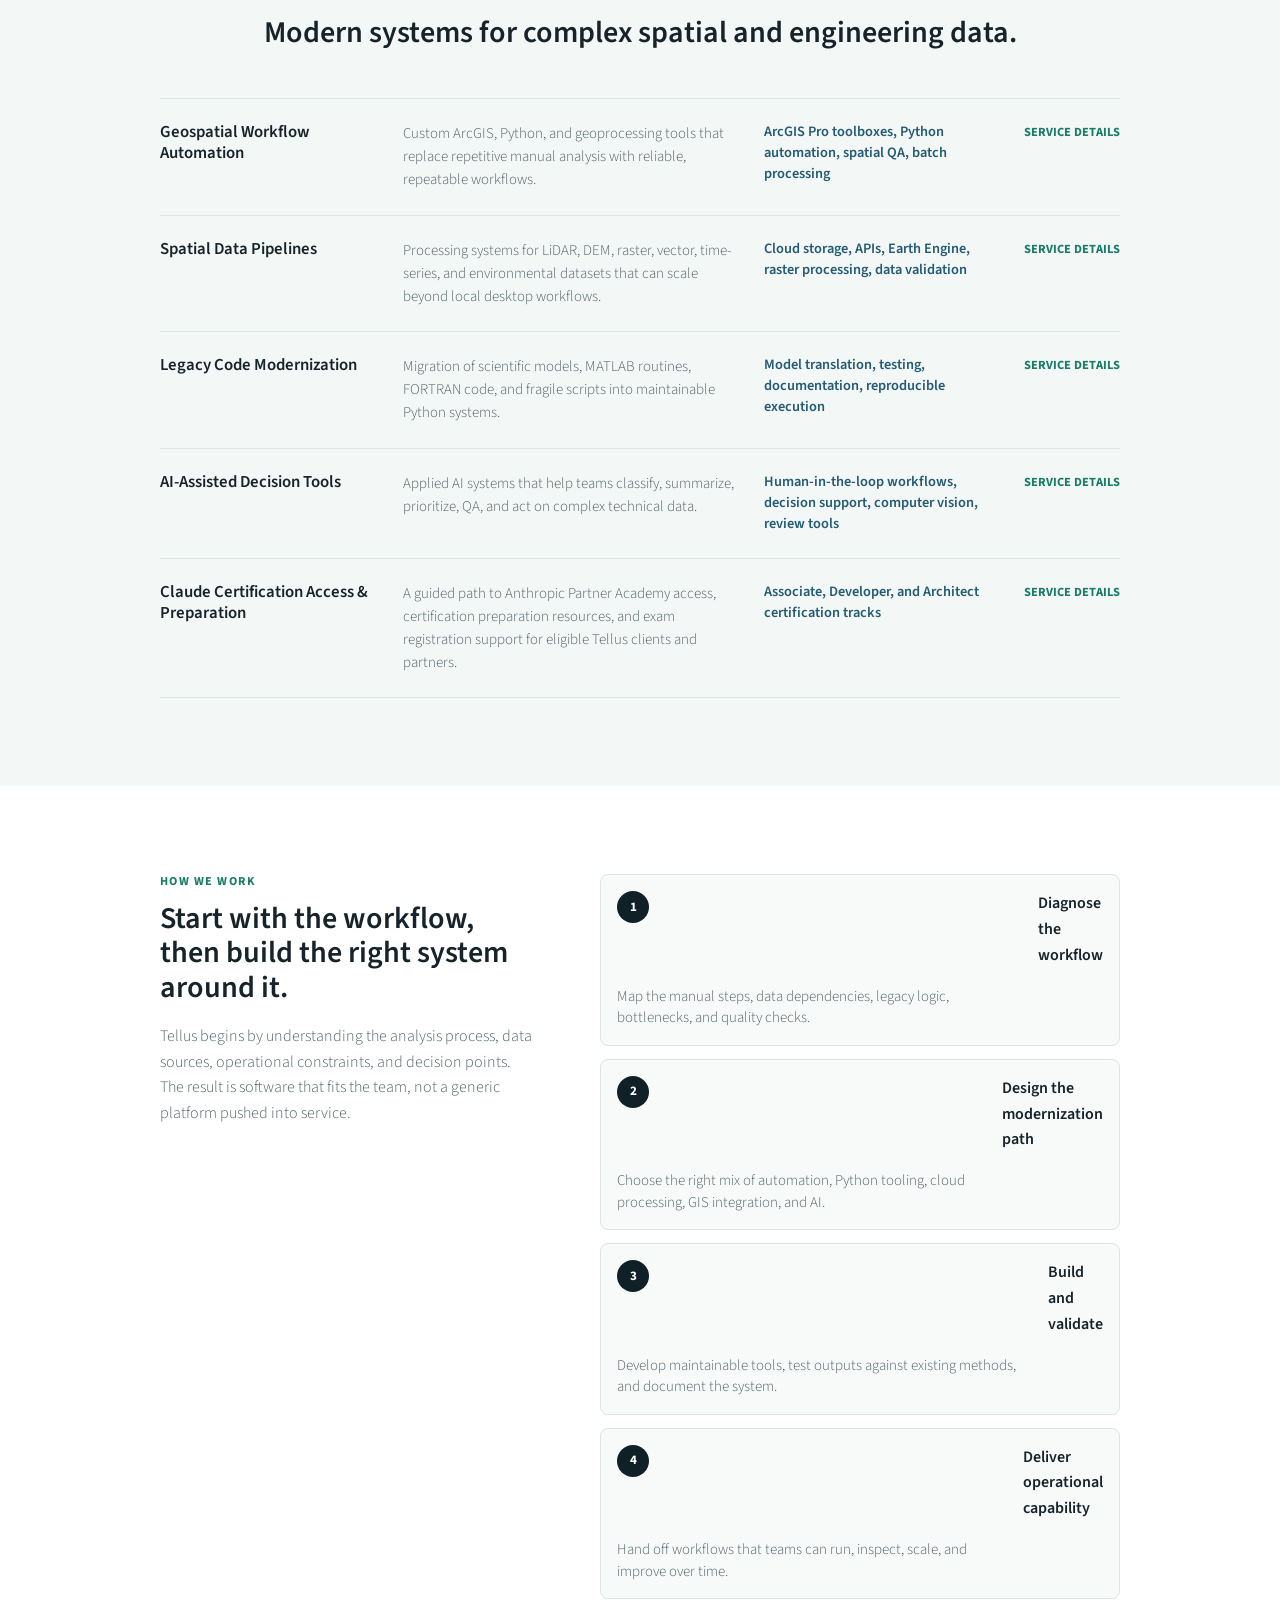
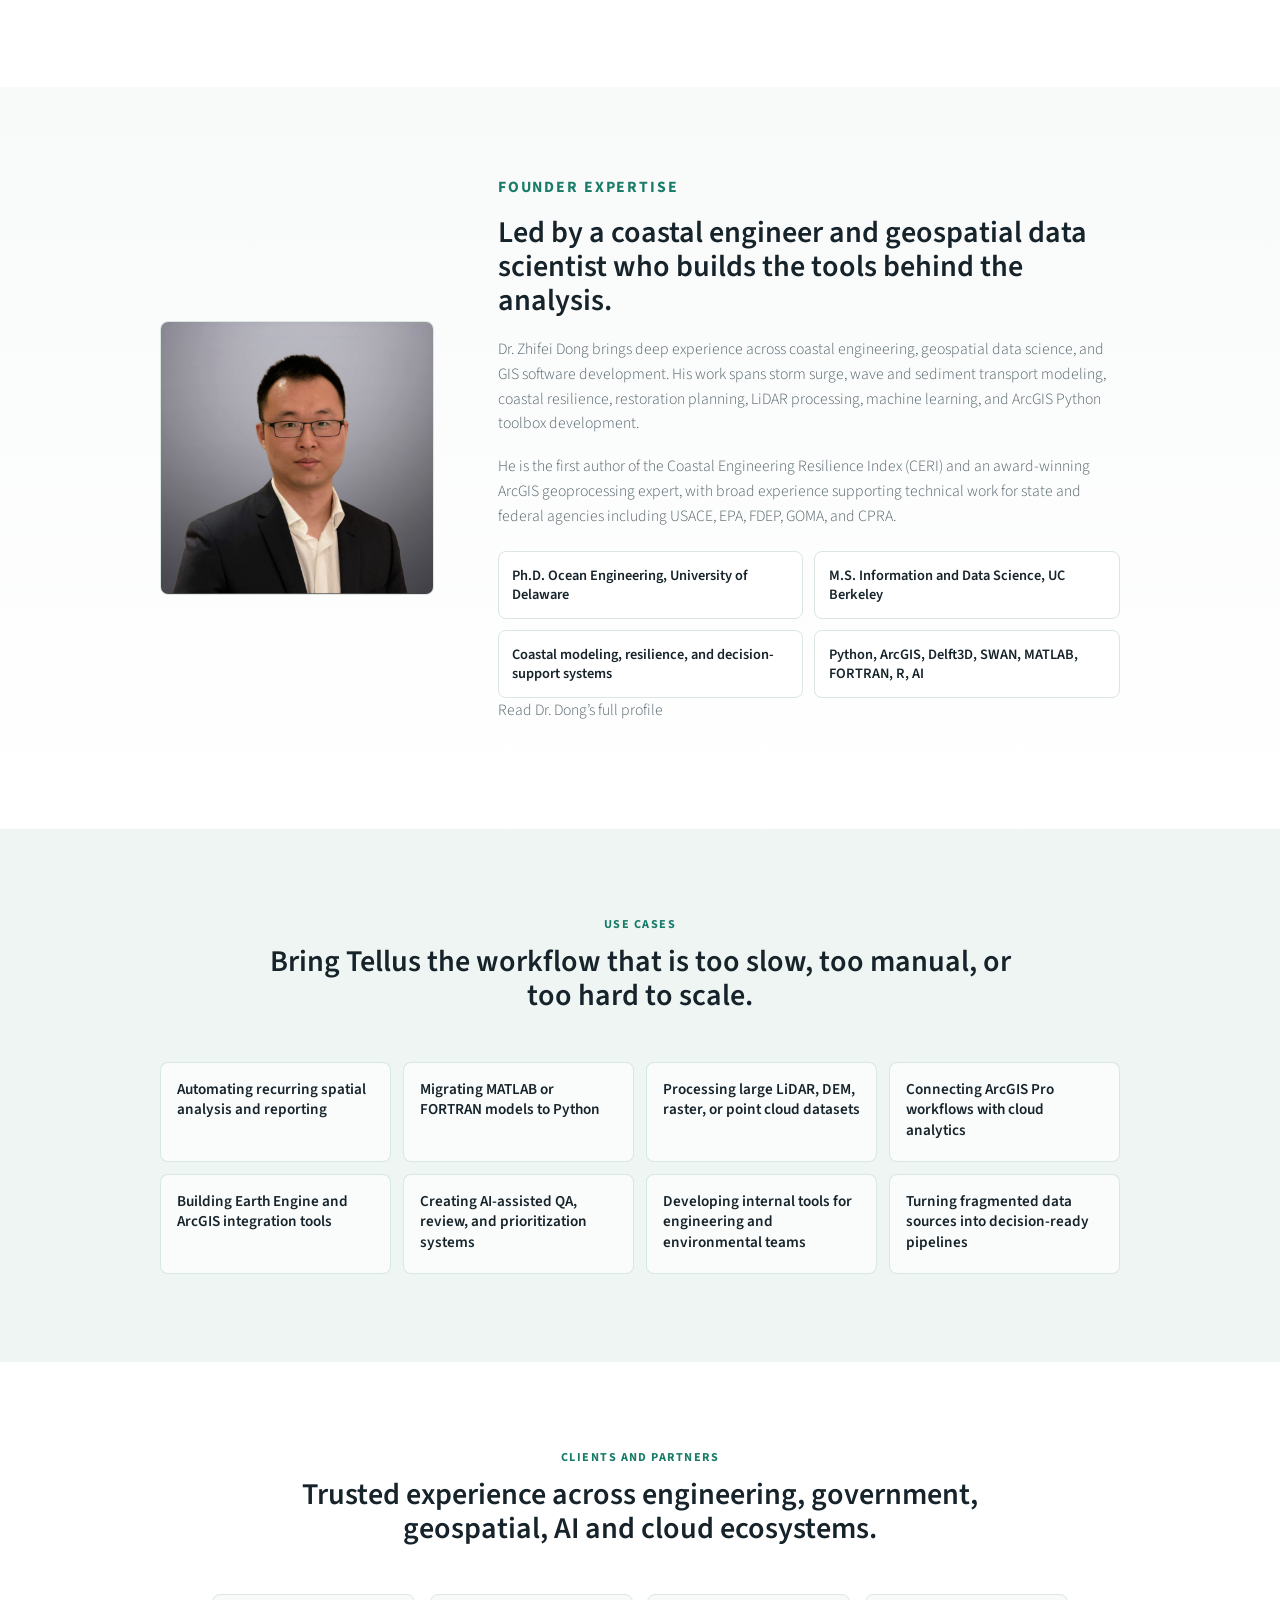
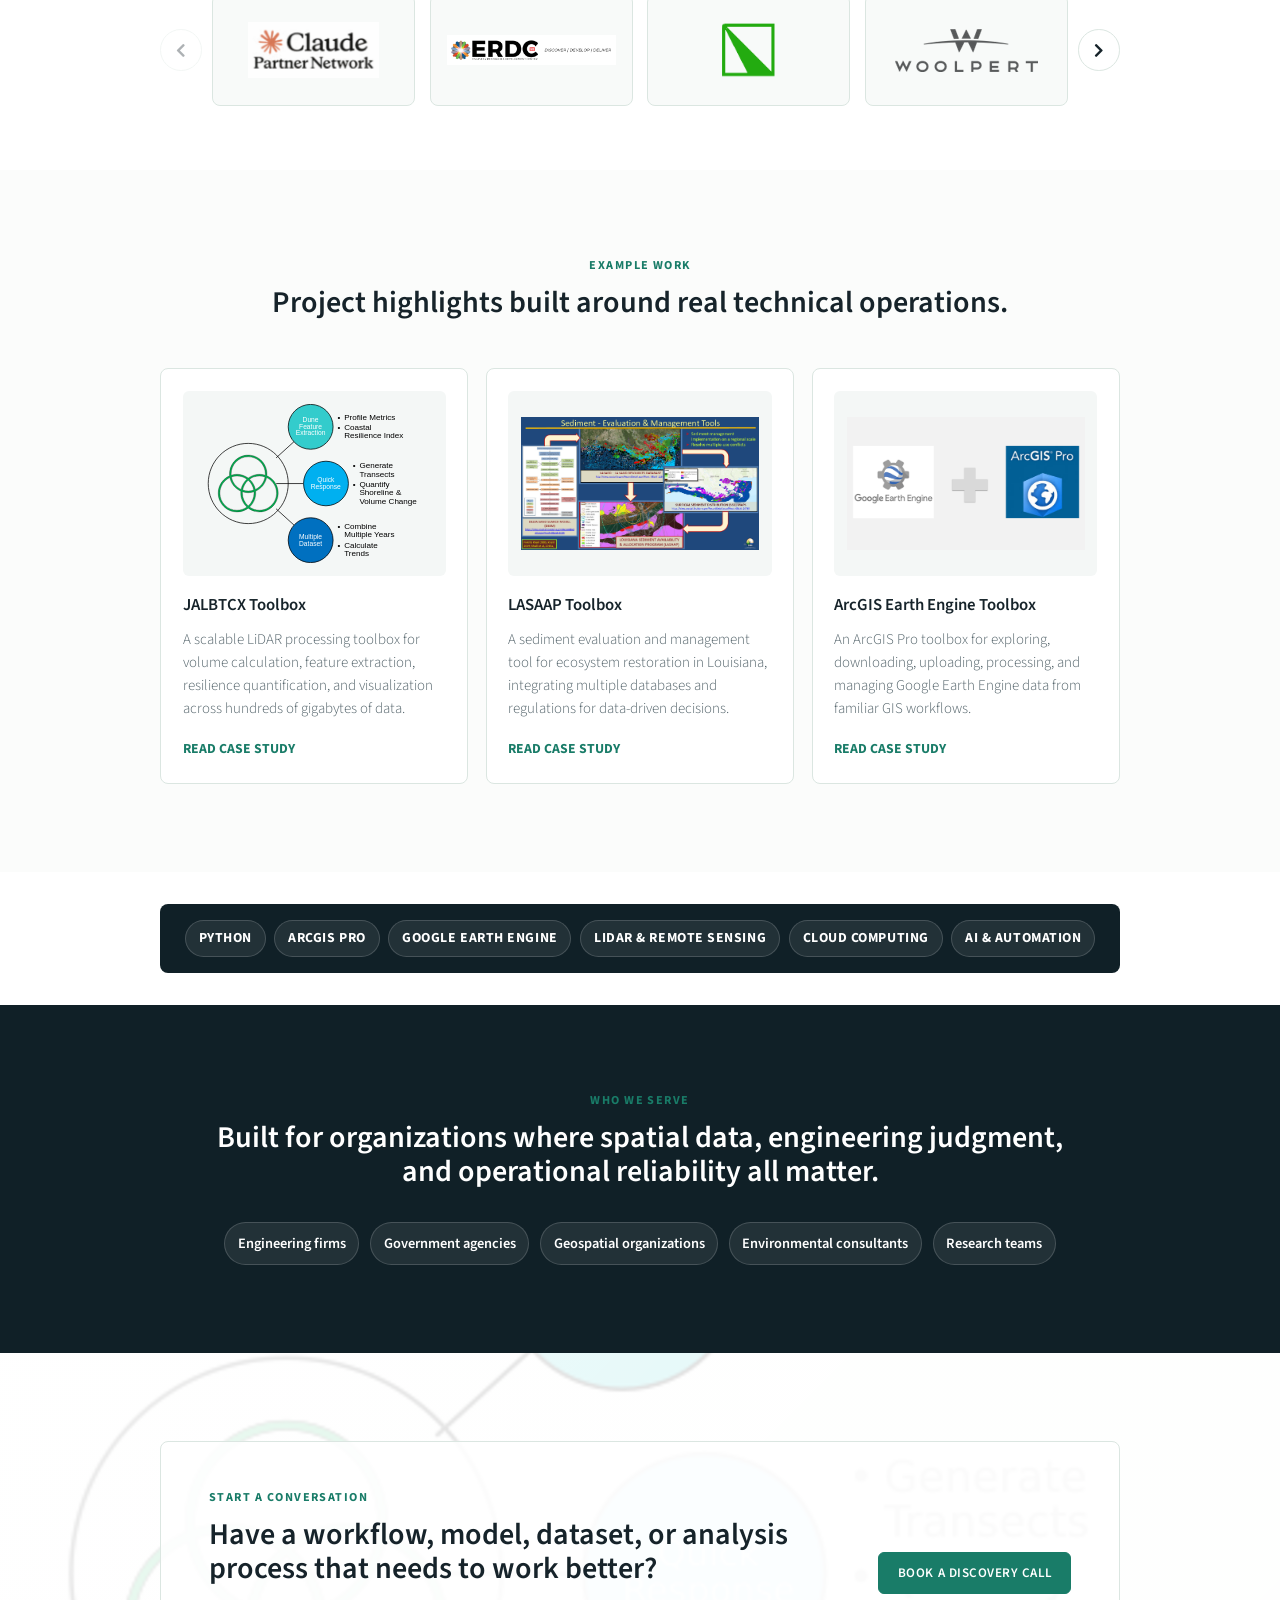
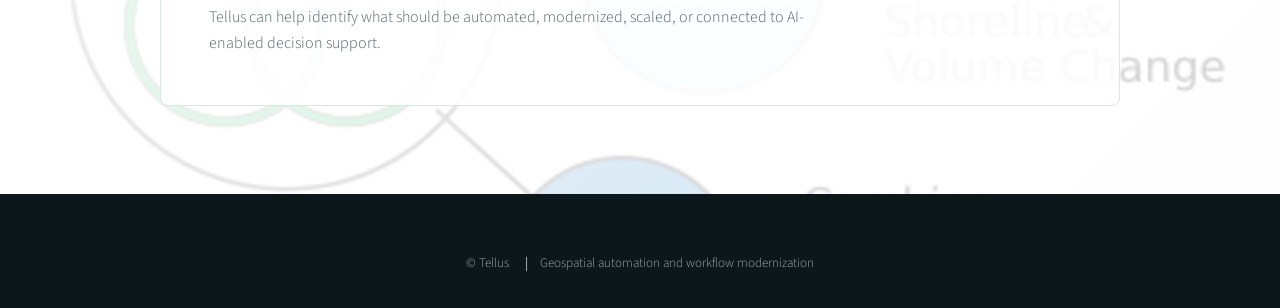
==== commit 36d82f69: "add certication pages" ====
--- a/index.html
+++ b/index.html
@@ -35,7 +35,7 @@
 		"description": "Tellus builds geospatial automation, spatial data pipelines, modern scientific software, and AI-assisted decision tools.",
 		"founder": {"@type": "Person", "name": "Dr. Zhifei Dong", "url": "https://www.tellusai.com/about.html"},
 		"knowsAbout": ["Geospatial workflow automation", "ArcGIS", "Python", "Google Earth Engine", "LiDAR", "Coastal engineering", "Spatial data pipelines", "Applied artificial intelligence"],
-		"email": "zhifei.dong@tellusai.com"
+		"email": "info@tellusai.com"
 	}
 	</script>
 	<link rel="stylesheet" href="assets/css/main.css?v=20260813" />
@@ -71,7 +71,7 @@
 						research organizations turn manual analysis, legacy code, and fragmented spatial data into
 						automated, cloud-ready, AI-enabled systems.</p>
 					<div class="hero-actions">
-						<a href="mailto:zhifei.dong@tellusai.com?subject=Tellus%20Discovery%20Call"
+						<a href="mailto:info@tellusai.com?subject=Tellus%20Discovery%20Call"
 							class="button primary">Book a Discovery Call</a>
 						<a href="#work" class="button scrolly">View Example Work</a>
 					</div>
@@ -192,6 +192,12 @@
 						technical data.</p>
 					<span>Human-in-the-loop workflows, decision support, computer vision, review tools</span>
 					<a href="services.html#applied-ai">Service details</a>
+				</article>
+				<article>
+					<h3>Claude Certification Access &amp; Preparation</h3>
+					<p>A guided path to Anthropic Partner Academy access, certification preparation resources, and exam registration support for eligible Tellus clients and partners.</p>
+					<span>Associate, Developer, and Architect certification tracks</span>
+					<a href="claude-certification.html">Service details</a>
 				</article>
 			</div>
 		</div>
@@ -405,7 +411,7 @@
 					<p>Tellus can help identify what should be automated, modernized, scaled, or connected to AI-enabled
 						decision support.</p>
 				</div>
-				<a href="mailto:zhifei.dong@tellusai.com?subject=Tellus%20Discovery%20Call"
+				<a href="mailto:info@tellusai.com?subject=Tellus%20Discovery%20Call"
 					class="button primary wide">Book a Discovery Call</a>
 			</div>
 		</div>
@@ -427,4 +433,4 @@
 
 </body>
 
-</html>+</html>
--- a/assets/css/tellus.css
+++ b/assets/css/tellus.css
@@ -857,6 +857,45 @@
 .author-box a { font-weight: 700; }
 .section-anchor { scroll-margin-top: 2rem; }
 
+.certification-notice {
+	background: #fff4d8;
+	border-bottom: 1px solid #e5c77d;
+	color: #5d4512;
+	font-size: 0.95rem;
+	font-weight: 700;
+	padding: 0.85rem 1.2rem;
+	text-align: center;
+}
+
+.certification-page .detail-hero { padding-top: clamp(3rem, 7vw, 6rem); }
+.certification-page .detail-hero .hero-actions { margin-top: 1.6rem; }
+.certification-page .detail-hero .button { border-color: rgba(255,255,255,0.35) !important; color: #fff !important; }
+.certification-content { background: var(--tellus-soft); }
+.certification-layout { display: grid; gap: 2rem; grid-template-columns: minmax(0, 1fr) 270px; }
+.certification-main { display: grid; gap: 1.25rem; }
+.certification-card { background: #fff; border: 1px solid var(--tellus-line); border-radius: 8px; padding: clamp(1.35rem, 3vw, 2.25rem); }
+.certification-card h2 { font-size: clamp(1.45rem, 2.2vw, 2rem); }
+.certification-card h3 { font-size: 1.15rem; margin-top: 1.8rem; }
+.certification-card li { line-height: 1.62; }
+.certification-card > *:last-child { margin-bottom: 0; }
+.certification-track-grid, .pricing-grid { display: grid; gap: 1rem; grid-template-columns: repeat(2, minmax(0, 1fr)); }
+.certification-track, .pricing-option { background: #f8faf9; border: 1px solid var(--tellus-line); border-radius: 8px; padding: 1.3rem; }
+.certification-track h3, .pricing-option h3 { margin-top: 0; }
+.pricing-option { display: flex; flex-direction: column; }
+.pricing-option .button { align-self: flex-start; margin-top: auto; }
+.track-meta { color: var(--tellus-blue); font-size: 0.9rem; font-weight: 600; }
+.certification-sidebar { align-self: start; position: sticky; top: 1.5rem; }
+.certification-sidebar a { color: var(--tellus-green); display: block; font-size: 0.9rem; font-weight: 700; padding: 0.45rem 0; }
+.certification-table { overflow-x: auto; }
+.certification-table table { margin-bottom: 0; min-width: 590px; }
+.fine-print { color: #687b82; font-size: 0.86rem; line-height: 1.55; }
+.payment-success-page { background: var(--tellus-soft); min-height: 100vh; }
+.payment-success-main { align-items: center; display: flex; min-height: calc(100vh - 149px); padding: 4rem 1.2rem; }
+.payment-success-card { background: #fff; border: 1px solid var(--tellus-line); border-radius: 8px; box-shadow: 0 22px 55px rgba(16, 32, 39, 0.08); margin: 0 auto; max-width: 720px; padding: clamp(1.8rem, 5vw, 3.5rem); text-align: center; }
+.payment-success-icon { align-items: center; background: rgba(25, 124, 104, 0.1); border-radius: 50%; color: var(--tellus-green); display: inline-flex; font-size: 1.5rem; font-weight: 700; height: 3.5rem; justify-content: center; margin-bottom: 1.5rem; width: 3.5rem; }
+.payment-success-card p { font-size: 1.05rem; }
+.payment-success-card .button { margin-top: 0.75rem; }
+
 .insight-article {
 	background: #fff;
 	border: 1px solid var(--tellus-line);
@@ -1267,6 +1306,8 @@
 	}
 
 	.insight-card-grid, .detail-card-grid { grid-template-columns: 1fr; }
+	.certification-layout { grid-template-columns: 1fr; }
+	.certification-sidebar { position: static; }
 
 	.assessment-grid {
 		grid-template-columns: 1fr;
@@ -1356,7 +1397,9 @@
 	.pain-grid,
 	.use-case-grid,
 	.credential-grid,
-	.metric-strip {
+	.metric-strip,
+	.certification-track-grid,
+	.pricing-grid {
 		grid-template-columns: 1fr;
 	}
 
@@ -1381,3 +1424,28 @@
 		padding: 1.2rem;
 	}
 }
+
+/* Policy and customer-support pages */
+.policy-page .detail-hero { padding-bottom: 3.5rem; }
+.policy-page .detail-hero .container { max-width: 58rem; }
+.policy-layout { display: grid; grid-template-columns: minmax(0, 1fr) 15rem; gap: 3rem; align-items: start; }
+.policy-content { max-width: 52rem; }
+.policy-section { padding: 0 0 2.5rem; margin: 0 0 2.5rem; border-bottom: 1px solid rgba(30, 58, 74, .14); }
+.policy-section:last-child { border-bottom: 0; margin-bottom: 0; }
+.policy-section h2 { margin-bottom: 1rem; }
+.policy-section h3 { margin: 1.75rem 0 .65rem; font-size: 1.15rem; }
+.policy-section p, .policy-section li { color: #3f5059; line-height: 1.8; }
+.policy-section ul, .policy-section ol { margin: .85rem 0 1.25rem 1.25rem; }
+.policy-section li { margin-bottom: .35rem; }
+.policy-meta { color: #60747e; font-size: .95rem; margin-top: 1rem; }
+.policy-contact { padding: 1.5rem; border-radius: .4rem; background: #eef5f3; border-left: 4px solid #4b8e83; }
+.policy-contact p:last-child { margin-bottom: 0; }
+.policy-nav { position: sticky; top: 1.5rem; padding: 1.4rem; border-radius: .4rem; background: #f4f7f7; }
+.policy-nav a { display: block; padding: .45rem 0; color: #365c63; border-bottom: 1px solid rgba(30, 58, 74, .1); }
+.policy-nav a:last-child { border-bottom: 0; }
+.policy-footer-links { display: flex; flex-wrap: wrap; justify-content: center; gap: .6rem 1.25rem; margin: 0 0 1rem; padding: 0; list-style: none; }
+.policy-footer-links a { color: inherit; }
+@media screen and (max-width: 900px) {
+  .policy-layout { grid-template-columns: 1fr; }
+  .policy-nav { position: static; order: -1; }
+}
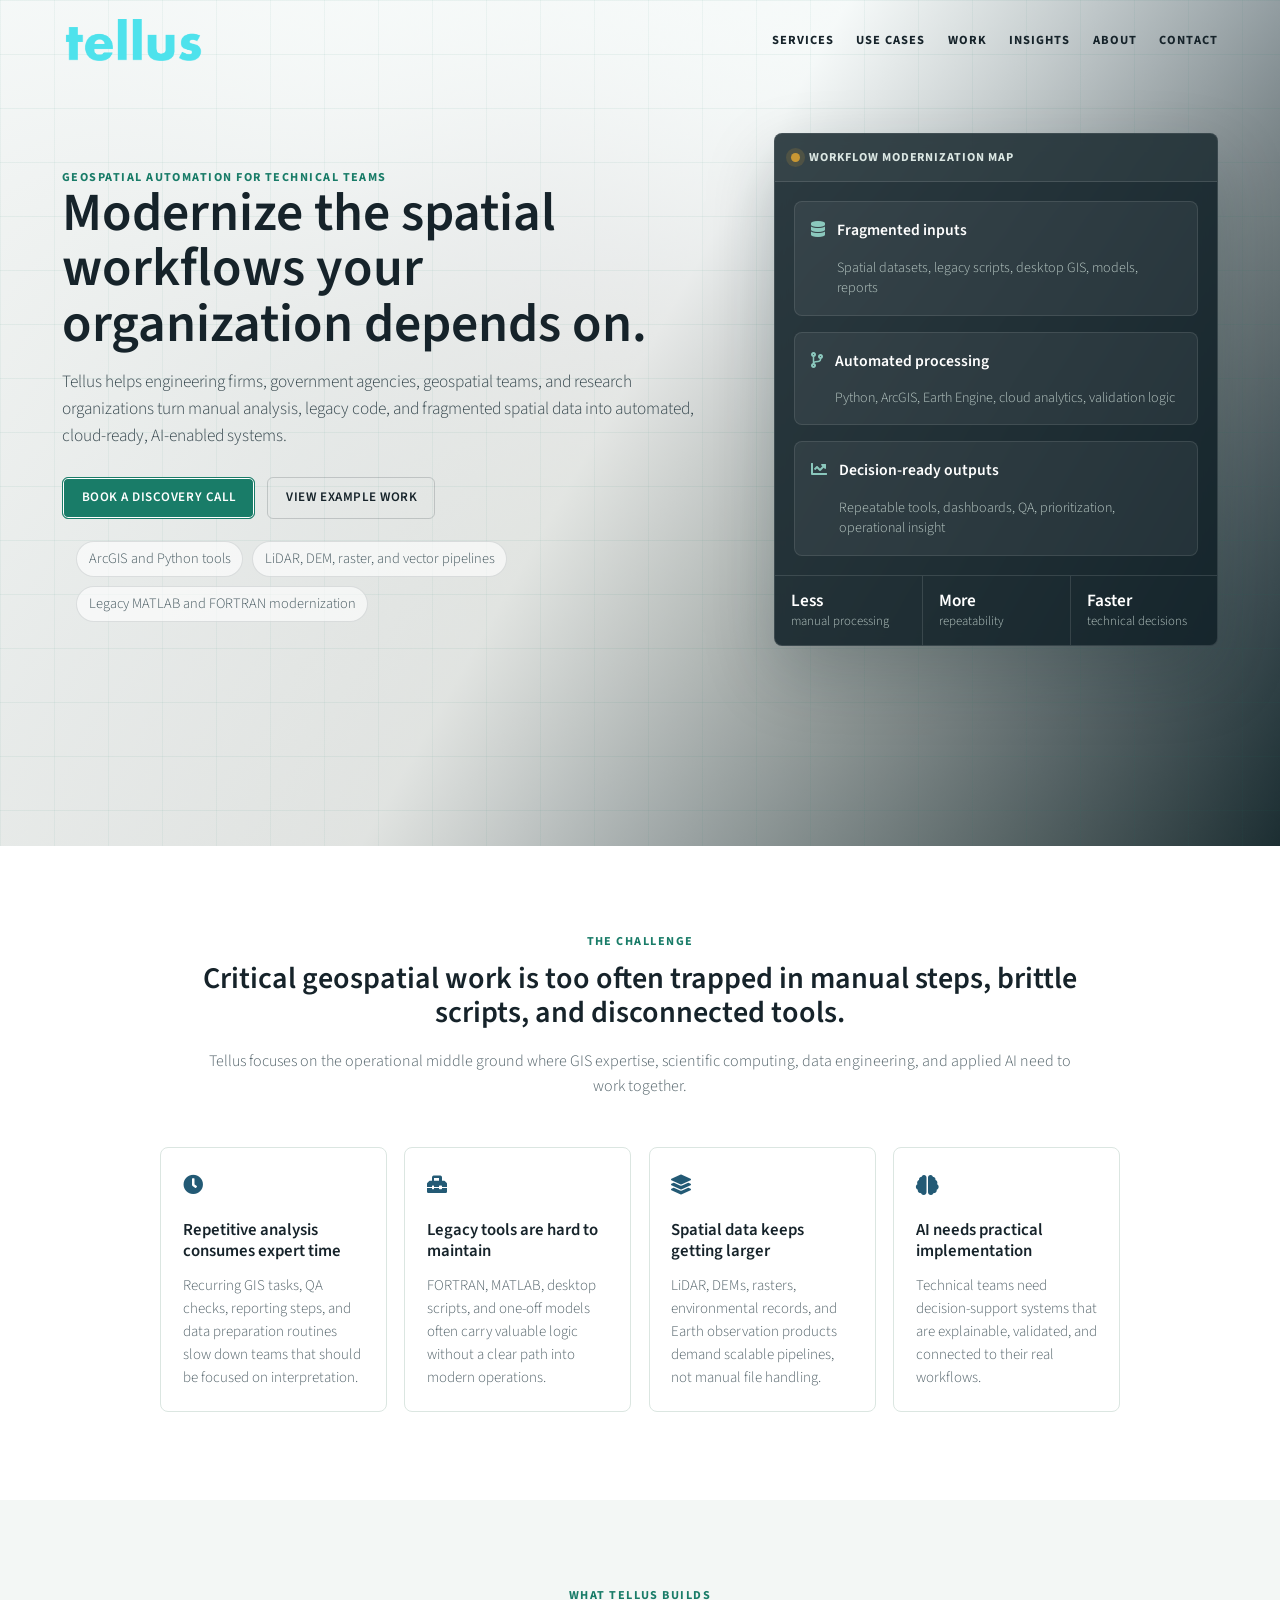
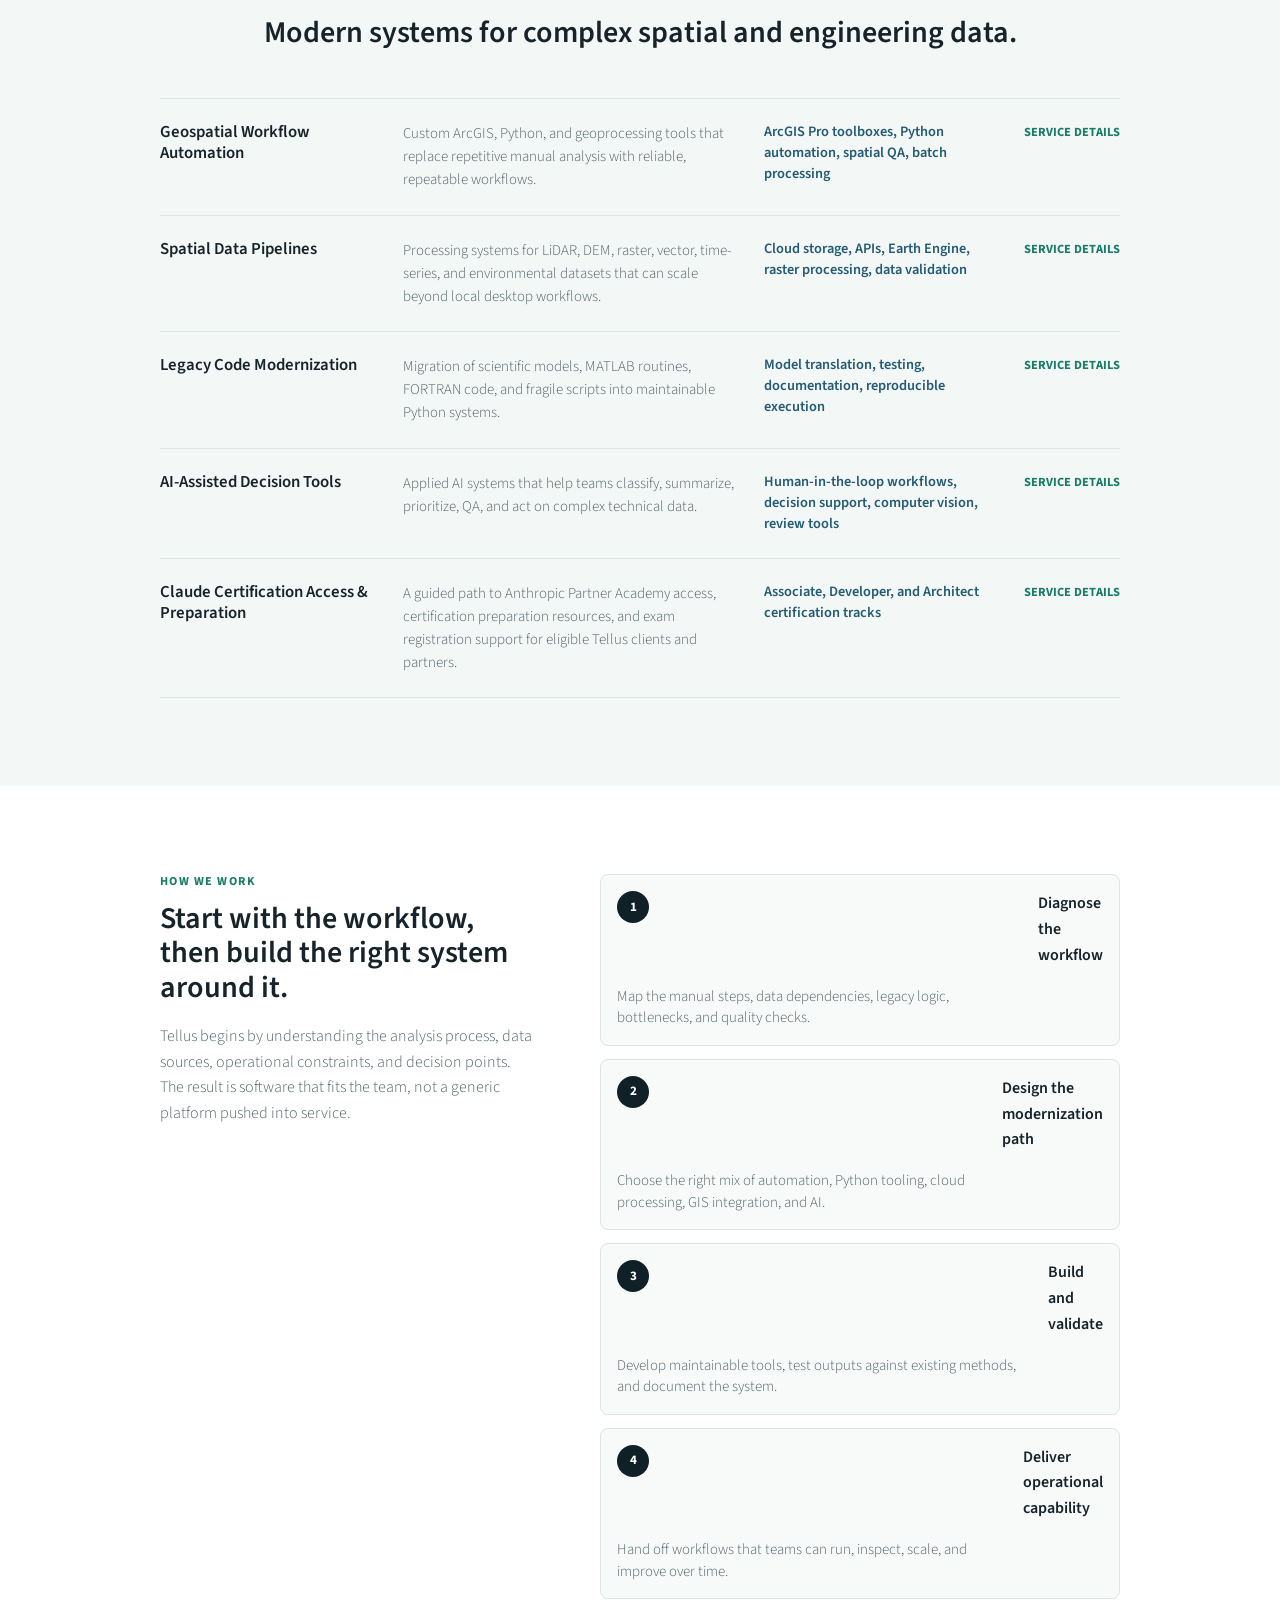
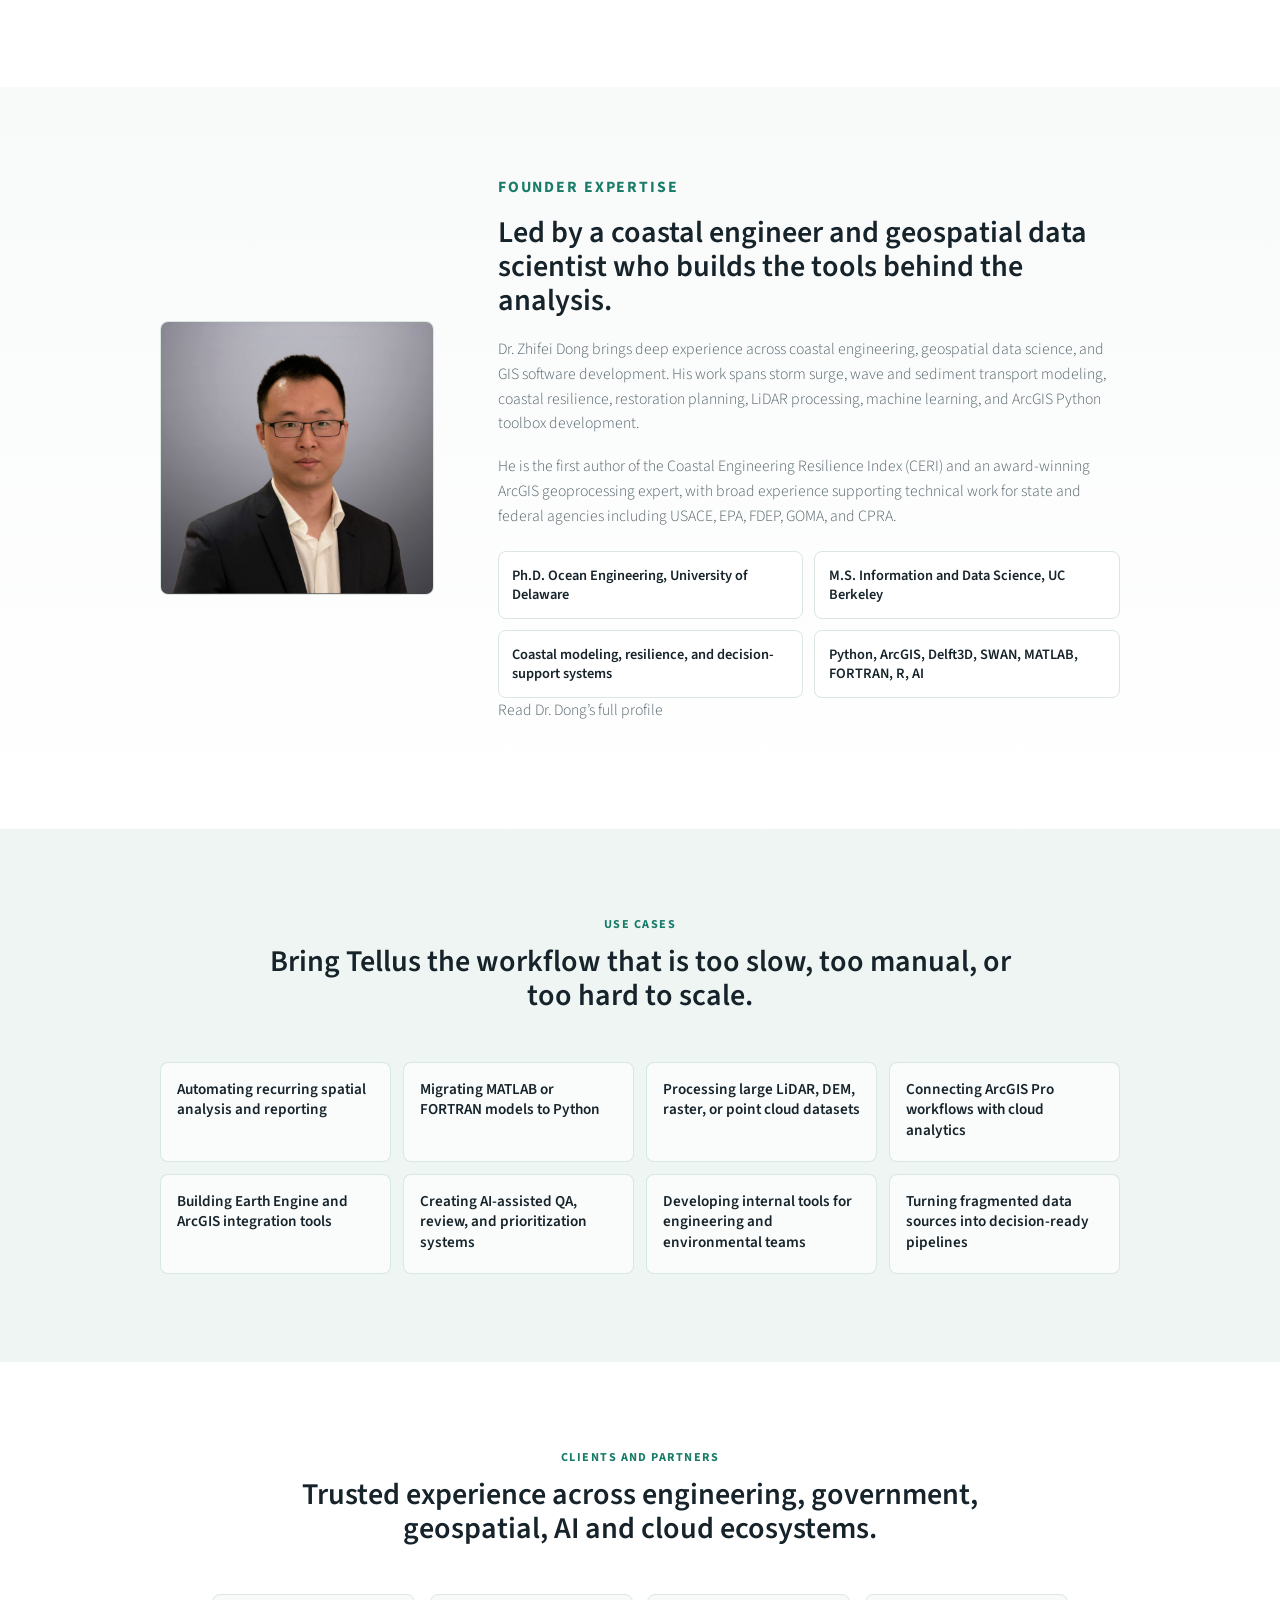
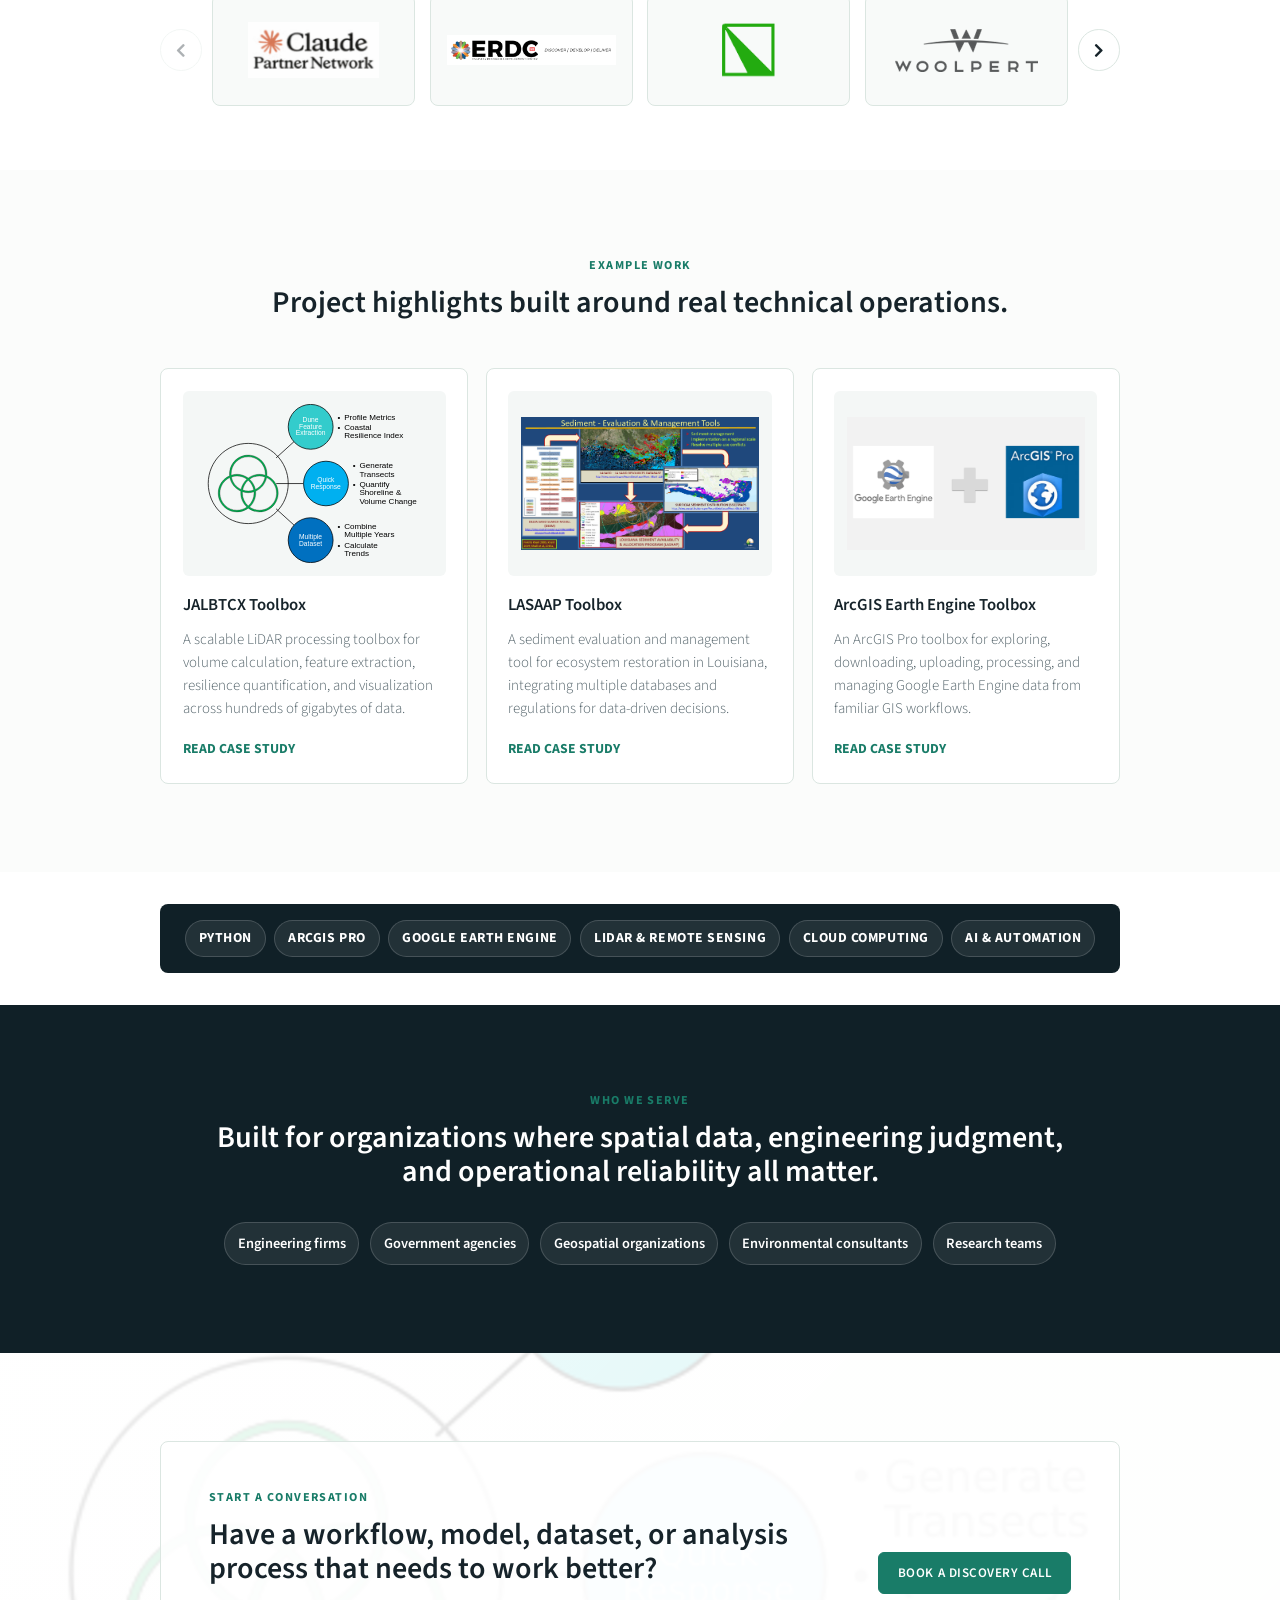
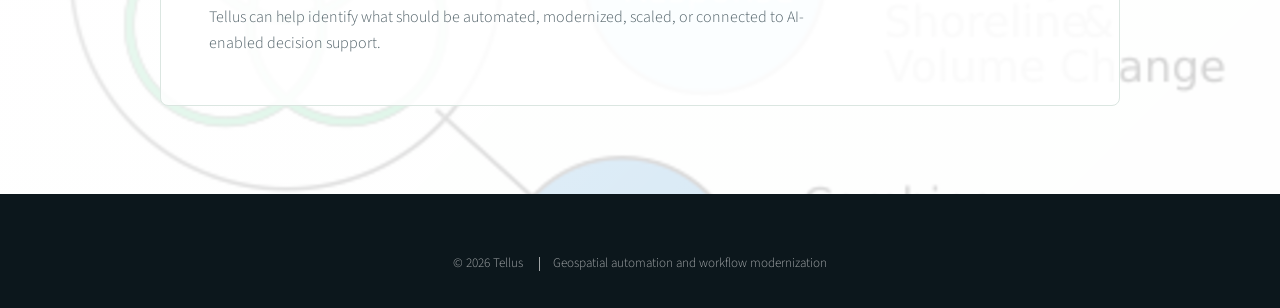
==== commit ff3af0f1: "add insights" ====
--- a/index.html
+++ b/index.html
@@ -71,8 +71,8 @@
 						research organizations turn manual analysis, legacy code, and fragmented spatial data into
 						automated, cloud-ready, AI-enabled systems.</p>
 					<div class="hero-actions">
-						<a href="mailto:info@tellusai.com?subject=Tellus%20Discovery%20Call"
-							class="button primary">Book a Discovery Call</a>
+						<a href="mailto:info@tellusai.com?subject=Tellus%20Discovery%20Call" class="button primary">Book
+							a Discovery Call</a>
 						<a href="#work" class="button scrolly">View Example Work</a>
 					</div>
 					<ul class="hero-proof">
@@ -195,7 +195,8 @@
 				</article>
 				<article>
 					<h3>Claude Certification Access &amp; Preparation</h3>
-					<p>A guided path to Anthropic Partner Academy access, certification preparation resources, and exam registration support for eligible Tellus clients and partners.</p>
+					<p>A guided path to Anthropic Partner Academy access, certification preparation resources, and exam
+						registration support for eligible Tellus clients and partners.</p>
 					<span>Associate, Developer, and Architect certification tracks</span>
 					<a href="claude-certification.html">Service details</a>
 				</article>
@@ -295,7 +296,8 @@
 				<h2>Trusted experience across engineering, government, geospatial, AI and cloud ecosystems.</h2>
 			</div>
 			<div class="partner-carousel">
-				<button type="button" class="partner-nav prev" aria-controls="partner-logos" aria-label="Show previous partners">
+				<button type="button" class="partner-nav prev" aria-controls="partner-logos"
+					aria-label="Show previous partners">
 					<span class="icon solid fa-chevron-left" aria-hidden="true"></span>
 				</button>
 				<div class="partner-viewport">
@@ -327,7 +329,8 @@
 						</span>
 					</div>
 				</div>
-				<button type="button" class="partner-nav next" aria-controls="partner-logos" aria-label="Show next partners">
+				<button type="button" class="partner-nav next" aria-controls="partner-logos"
+					aria-label="Show next partners">
 					<span class="icon solid fa-chevron-right" aria-hidden="true"></span>
 				</button>
 			</div>
@@ -411,15 +414,15 @@
 					<p>Tellus can help identify what should be automated, modernized, scaled, or connected to AI-enabled
 						decision support.</p>
 				</div>
-				<a href="mailto:info@tellusai.com?subject=Tellus%20Discovery%20Call"
-					class="button primary wide">Book a Discovery Call</a>
+				<a href="mailto:info@tellusai.com?subject=Tellus%20Discovery%20Call" class="button primary wide">Book a
+					Discovery Call</a>
 			</div>
 		</div>
 	</section>
 
 	<section id="footer">
 		<ul class="copyright">
-			<li>&copy; Tellus</li>
+			<li>&copy; 2026 Tellus</li>
 			<li>Geospatial automation and workflow modernization</li>
 		</ul>
 	</section>
@@ -433,4 +436,4 @@
 
 </body>
 
-</html>
+</html>
--- a/assets/css/tellus.css
+++ b/assets/css/tellus.css
@@ -845,6 +845,8 @@
 .insight-card p, .detail-card p, .detail-card li { font-size: 0.95rem; line-height: 1.62; }
 .insight-card .insight-meta { color: var(--tellus-green); }
 .insight-card a, .detail-card a { color: var(--tellus-green); font-weight: 700; margin-top: auto; }
+.insight-card-featured { grid-column: 1 / -1; }
+.insight-card-image { border-radius: 6px; height: clamp(210px, 36vw, 390px); margin: calc(clamp(1.35rem, 3vw, 2rem) * -1) calc(clamp(1.35rem, 3vw, 2rem) * -1) 1.6rem; object-fit: cover; width: calc(100% + (clamp(1.35rem, 3vw, 2rem) * 2)); }
 .detail-hero { background: linear-gradient(135deg, #102027 0%, #173b48 100%); color: #c7d5d2; padding: clamp(3.5rem, 8vw, 7rem) 0; }
 .detail-hero .eyebrow { color: #8bc8bd; }
 .detail-hero h1 { color: #fff; max-width: 980px; }
@@ -952,6 +954,72 @@
 	background: #f1f8f4;
 }
 
+.mountain-insight-header {
+	background: linear-gradient(135deg, #102027 0%, #254733 54%, #745c37 100%);
+}
+
+.mountain-process {
+	display: grid;
+	gap: 0.6rem;
+}
+
+.mountain-process span {
+	background: rgba(255, 255, 255, 0.08);
+	border: 1px solid rgba(255, 255, 255, 0.18);
+	border-radius: 7px;
+	display: grid;
+	gap: 0.1rem;
+	padding: 0.75rem 1rem;
+	position: relative;
+}
+
+.mountain-process span:not(:last-child):after {
+	bottom: -0.64rem;
+	color: #8bc8bd;
+	content: "\2193";
+	font-weight: 700;
+	left: 50%;
+	position: absolute;
+	z-index: 1;
+}
+
+.mountain-process strong { color: #fff; font-size: 0.9rem; }
+.mountain-process small { color: #c7d5d2; font-size: 0.75rem; }
+
+.article-figure {
+	background: #eef3f0;
+	border: 1px solid var(--tellus-line);
+	border-radius: 8px;
+	margin: 2.25rem 0 2.75rem;
+	overflow: hidden;
+}
+
+.article-figure a { border-bottom: 0 !important; display: block; }
+.article-figure img { display: block; height: auto; width: 100%; }
+.article-figure figcaption { color: #53676e; font-size: 0.78rem; line-height: 1.55; padding: 0.9rem 1rem 1rem; }
+
+.mountain-factor-grid {
+	display: grid;
+	gap: 0.8rem;
+	grid-template-columns: repeat(2, minmax(0, 1fr));
+	margin: 2rem 0;
+}
+
+.mountain-factor-grid section {
+	background: #f4f8f6;
+	border: 1px solid var(--tellus-line);
+	border-radius: 8px;
+	padding: 1.2rem;
+}
+
+.mountain-factor-grid section:last-child { grid-column: 1 / -1; }
+.mountain-factor-grid span { color: var(--tellus-green); font-size: 0.75rem; font-weight: 700; letter-spacing: 0.1em; }
+.mountain-factor-grid h3 { color: var(--tellus-ink); font-size: 1.05rem; margin: 0.35rem 0 0.45rem; }
+.mountain-factor-grid p { font-size: 0.88rem; line-height: 1.55; margin: 0; }
+
+.warning-sequence { counter-reset: warning-step; list-style: none; margin-left: 0; padding-left: 0; }
+.warning-sequence li { border-left: 3px solid var(--tellus-green); margin-bottom: 0.65rem; padding: 0.55rem 0 0.55rem 1rem; }
+
 .insight-header {
 	align-items: center;
 	background: linear-gradient(135deg, #102027 0%, #173b48 100%);
@@ -1312,6 +1380,9 @@
 	.assessment-grid {
 		grid-template-columns: 1fr;
 	}
+
+	.mountain-factor-grid { grid-template-columns: 1fr; }
+	.mountain-factor-grid section:last-child { grid-column: auto; }
 
 	.timeline-entry {
 		grid-template-columns: 7rem 0 1fr;
